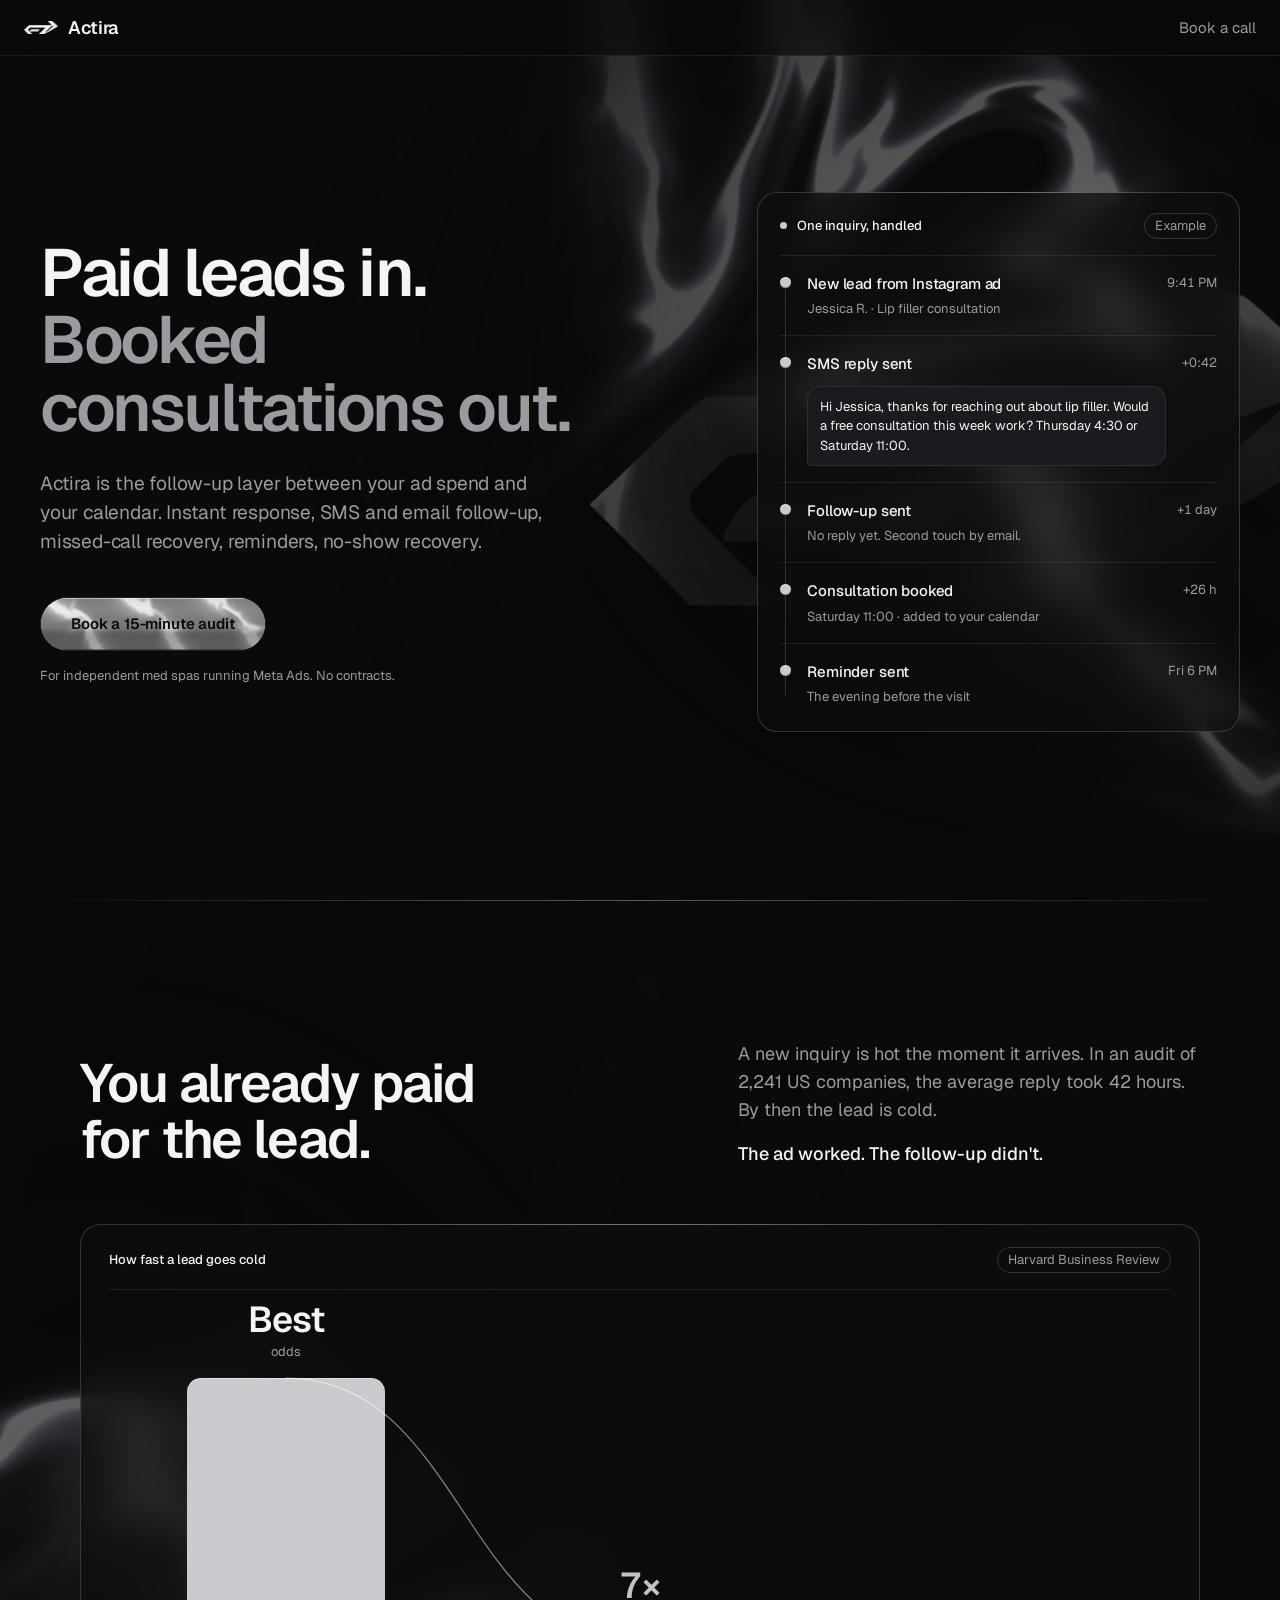
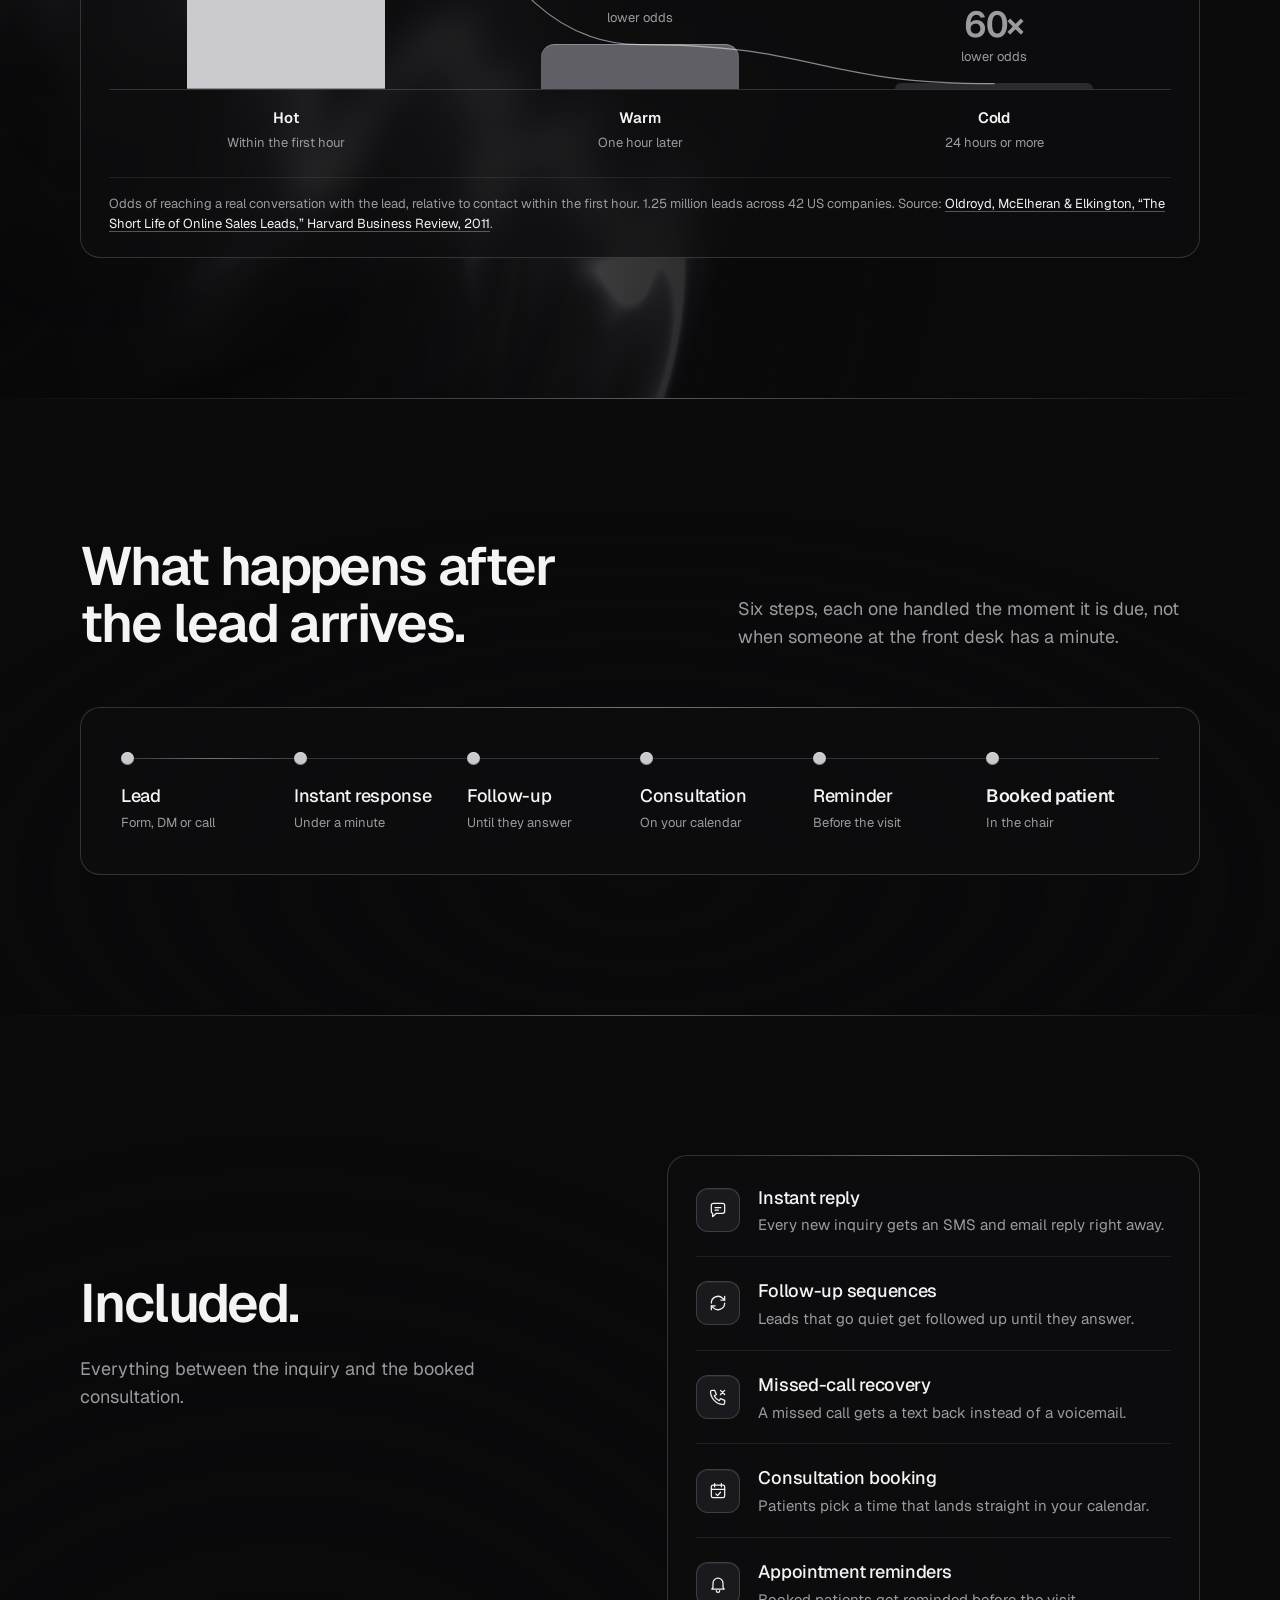
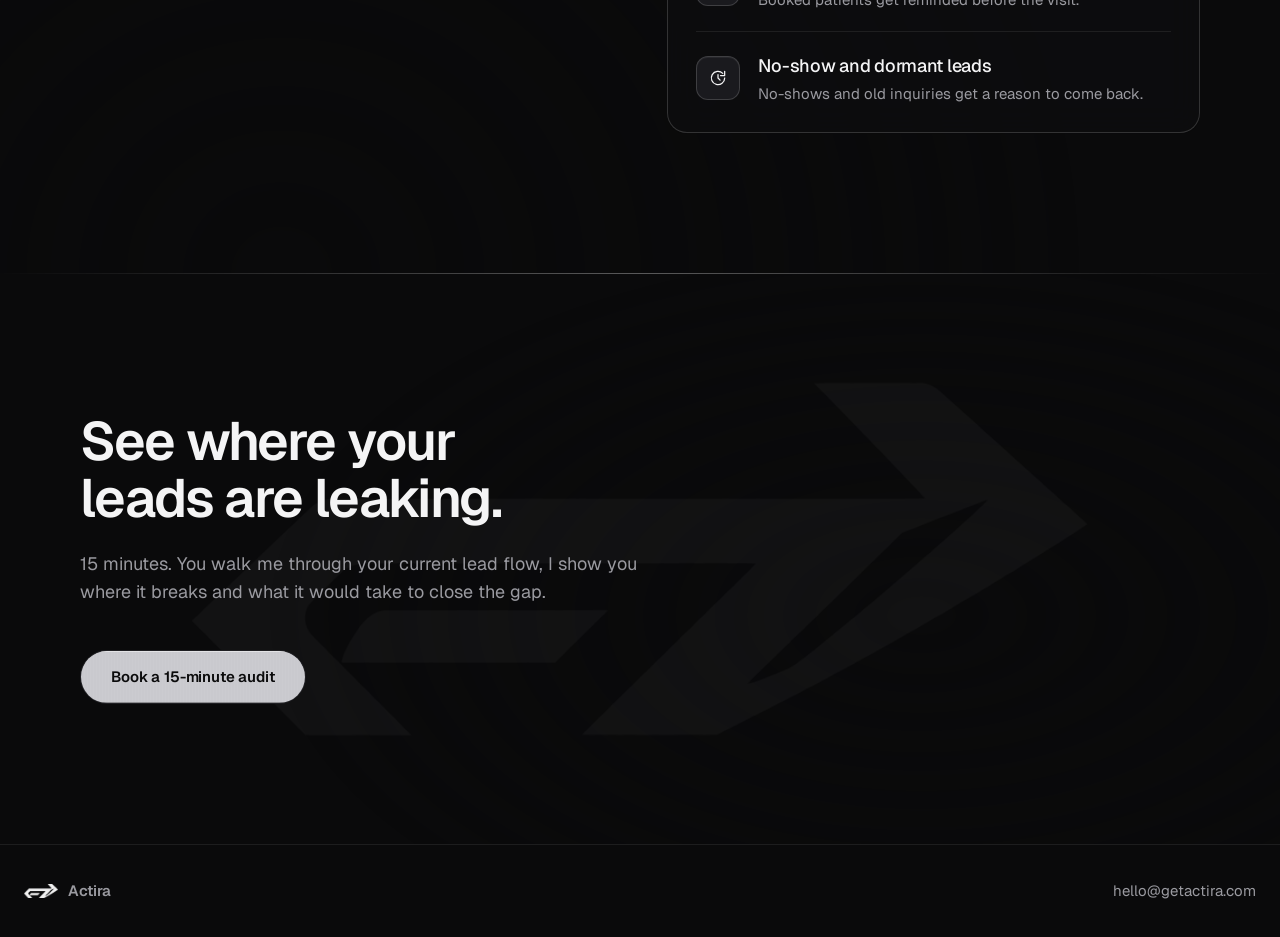
==== index.html @ 502044f7 "Show how fast a lead goes cold with the HBR speed-to-lead data Replaces the illustrative decay ribbo" ====
<!doctype html>
<html lang="en">
<head>
  <meta charset="utf-8">
  <meta name="viewport" content="width=device-width, initial-scale=1">
  <title>Actira — Paid leads in. Booked consultations out.</title>
  <meta name="description" content="Actira is the follow-up layer between a med spa's ad spend and its calendar. Instant response, SMS and email follow-up, missed-call recovery, reminders, no-show recovery.">
  <meta name="theme-color" content="#0a0a0b">
  <link rel="icon" href="/favicon.png" type="image/png">
  <link rel="canonical" href="https://getactira.com/">
  <meta property="og:title" content="Actira — Paid leads in. Booked consultations out.">
  <meta property="og:description" content="The follow-up layer between your ad spend and your calendar. For independent med spas.">
  <meta property="og:url" content="https://getactira.com/">
  <meta property="og:type" content="website">
  <meta property="og:image" content="https://getactira.com/assets/og.png">
  <meta name="twitter:card" content="summary_large_image">
  <link rel="preconnect" href="https://fonts.googleapis.com">
  <link rel="preconnect" href="https://fonts.gstatic.com" crossorigin>
  <link rel="stylesheet" href="https://fonts.googleapis.com/css2?family=Geist:wght@400;500;600&display=swap">
  <link rel="stylesheet" href="/style.css?v=6">
  <script>document.documentElement.classList.add("js");</script>
  <script src="/site.js?v=6" defer></script>
  <script type="application/ld+json">
  {
    "@context": "https://schema.org",
    "@type": "Organization",
    "name": "Actira",
    "url": "https://getactira.com/",
    "logo": "https://getactira.com/assets/mark-800.png",
    "email": "hello@getactira.com",
    "description": "Lead-to-booking follow-up systems for independent med spas."
  }
  </script>
</head>
<body>
<!--
THESIS: A follow-up layer sold like infrastructure. The hero shows the product working instead of
describing it. Refuses the agency landing page: no illustration hero, no stat row, no logo strip.
OWN-WORLD: One ground (#0a0a0b), dial-white type, one material: liquid chrome rendered live in
WebGL. Near-black with silver veins as the field behind every section, each field placed
differently; brushed silver on the actions and the hot bar of the lead temperature chart.
Frosted panels sit over the chrome. Sections meet on a single fading chrome beam. Geist, two weights.
STORY: You already paid for the lead. It goes cold within the hour (HBR 2011: 7x lower odds one
hour later, 60x after a day). Actira handles every step the moment it is due. Book 15 minutes.
FIRST VIEWPORT: Full-height liquid chrome field, Actira mark cut out of chrome at right. Left:
two-line display headline, lead, silver CTA, qualifier. Right: live example of one inquiry going
from form to booked consultation.
FORM: Instrument panel / product datasheet, brief-pinned by the founder, no roll.
FINISH: unreviewed and undocumented is unfinished; this build ends with a batched inspection,
the detector pass, and PRODUCT.md.
-->

<header class="nav">
  <a class="brand" href="/" aria-label="Actira home">
    <img class="brand-mark" src="/assets/mark-160.png" width="34" height="13" alt="">
    <span class="wordmark">Actira</span>
  </a>
  <a class="nav-link" href="https://calendly.com/actira">Book a call</a>
</header>

<main>
  <section class="hero" aria-labelledby="hero-title">
    <div class="hero-chrome" data-liquid-chrome="hero" aria-hidden="true"></div>
    <div class="hero-mark" data-liquid-chrome="mark" aria-hidden="true"></div>

    <div class="hero-inner">
      <div class="hero-copy">
        <h1 id="hero-title" class="display">
          <span class="line">Paid leads in.</span>
          <span class="line">Booked consultations out.</span>
        </h1>
        <p class="lead">
          Actira is the follow-up layer between your ad spend and your calendar.
          Instant response, SMS and email follow-up, missed-call recovery,
          reminders, no-show recovery.
        </p>
        <div class="actions">
          <a class="btn-chrome" href="https://calendly.com/actira">
            <span class="btn-chrome-fx" data-liquid-chrome="button" aria-hidden="true"></span>
            <span class="btn-chrome-label">Book a 15-minute audit</span>
          </a>
          <p class="qualifier">For independent med spas running Meta Ads. No contracts.</p>
        </div>
      </div>

      <figure class="demo glass" data-demo aria-label="Example: one inquiry handled from form to booked consultation">
        <figcaption class="card-head">
          <span class="demo-pulse" aria-hidden="true"></span>
          <span class="card-title">One inquiry, handled</span>
          <span class="tag">Example</span>
        </figcaption>
        <ol class="demo-feed">
          <li class="demo-row" data-step>
            <span class="demo-node" aria-hidden="true"></span>
            <div class="demo-body">
              <span class="demo-title">New lead from Instagram ad</span>
              <span class="demo-meta">Jessica R. · Lip filler consultation</span>
            </div>
            <span class="demo-time">9:41 PM</span>
          </li>
          <li class="demo-row" data-step>
            <span class="demo-node" aria-hidden="true"></span>
            <div class="demo-body">
              <span class="demo-title">SMS reply sent</span>
              <p class="demo-bubble">Hi Jessica, thanks for reaching out about lip filler. Would a free consultation this week work? Thursday 4:30 or Saturday 11:00.</p>
            </div>
            <span class="demo-time">+0:42</span>
          </li>
          <li class="demo-row" data-step>
            <span class="demo-node" aria-hidden="true"></span>
            <div class="demo-body">
              <span class="demo-title">Follow-up sent</span>
              <span class="demo-meta">No reply yet. Second touch by email.</span>
            </div>
            <span class="demo-time">+1 day</span>
          </li>
          <li class="demo-row" data-step>
            <span class="demo-node" aria-hidden="true"></span>
            <div class="demo-body">
              <span class="demo-title">Consultation booked</span>
              <span class="demo-meta">Saturday 11:00 · added to your calendar</span>
            </div>
            <span class="demo-time">+26 h</span>
          </li>
          <li class="demo-row" data-step>
            <span class="demo-node" aria-hidden="true"></span>
            <div class="demo-body">
              <span class="demo-title">Reminder sent</span>
              <span class="demo-meta">The evening before the visit</span>
            </div>
            <span class="demo-time">Fri 6 PM</span>
          </li>
        </ol>
      </figure>
    </div>
  </section>

  <section class="band problem" aria-labelledby="problem-title">
    <div class="beam" aria-hidden="true"></div>
    <div class="field field-problem" data-liquid-chrome="field" aria-hidden="true"></div>
    <div class="col">
      <div class="section-head" data-reveal>
        <h2 id="problem-title" class="headline">You already paid for the lead.</h2>
        <div>
          <p class="body">
            A new inquiry is hot the moment it arrives. In an audit of 2,241 US
            companies, the average reply took 42 hours. By then the lead is cold.
          </p>
          <p class="body strong">The ad worked. The follow-up didn't.</p>
        </div>
      </div>

      <figure class="temp glass" data-reveal>
        <figcaption class="card-head">
          <span class="card-title">How fast a lead goes cold</span>
          <span class="tag"><span class="tag-long">Harvard Business Review</span><span class="tag-short">HBR 2011</span></span>
        </figcaption>

        <div class="temp-chart" role="img" aria-label="Leads contacted within the first hour have the best odds of a real conversation. One hour later the odds are nearly 7 times lower. After 24 hours they are more than 60 times lower.">
          <svg class="temp-curve" viewBox="0 0 600 100" preserveAspectRatio="none" aria-hidden="true">
            <path d="M100 0 C 200 0, 200 85.7, 300 85.7 S 400 98.3, 500 98.3" pathLength="1" vector-effect="non-scaling-stroke"/>
          </svg>
          <div class="temp-col temp-hot" style="--h:100%">
            <div class="temp-value"><span class="temp-num">Best</span><span class="temp-unit">odds</span></div>
            <div class="temp-bar"><span class="temp-bar-fx" data-liquid-chrome="bar"></span></div>
          </div>
          <div class="temp-col temp-warm" style="--h:14.3%">
            <div class="temp-value"><span class="temp-num">7×</span><span class="temp-unit">lower odds</span></div>
            <div class="temp-bar"></div>
          </div>
          <div class="temp-col temp-cold" style="--h:1.7%">
            <div class="temp-value"><span class="temp-num">60×</span><span class="temp-unit">lower odds</span></div>
            <div class="temp-bar"></div>
          </div>
        </div>

        <div class="temp-axis" aria-hidden="true">
          <div><span class="temp-stage">Hot</span><span class="temp-time">Within the first hour</span></div>
          <div><span class="temp-stage">Warm</span><span class="temp-time">One hour later</span></div>
          <div><span class="temp-stage">Cold</span><span class="temp-time">24 hours or more</span></div>
        </div>

        <p class="temp-source">
          Odds of reaching a real conversation with the lead, relative to contact within the first
          hour. 1.25 million leads across 42 US companies. Source:
          <a href="https://hbr.org/2011/03/the-short-life-of-online-sales-leads" target="_blank" rel="noopener">Oldroyd, McElheran &amp; Elkington, “The Short Life of Online Sales Leads,” Harvard Business Review, 2011</a>.
        </p>
      </figure>
    </div>
  </section>

  <section class="band flow" aria-labelledby="flow-title">
    <div class="beam" aria-hidden="true"></div>
    <div class="field field-flow" data-liquid-chrome="field" aria-hidden="true"></div>
    <div class="col">
      <div class="section-head" data-reveal>
        <h2 id="flow-title" class="headline">What happens after the lead arrives.</h2>
        <p class="body">Six steps, each one handled the moment it is due, not when someone at the front desk has a minute.</p>
      </div>
      <div class="instrument glass" data-reveal>
        <ol class="rail">
          <li style="--i:0"><span class="node"></span><span class="step">Lead</span><span class="sub">Form, DM or call</span></li>
          <li style="--i:1"><span class="node"></span><span class="step">Instant response</span><span class="sub">Under a minute</span></li>
          <li style="--i:2"><span class="node"></span><span class="step">Follow-up</span><span class="sub">Until they answer</span></li>
          <li style="--i:3"><span class="node"></span><span class="step">Consultation</span><span class="sub">On your calendar</span></li>
          <li style="--i:4"><span class="node"></span><span class="step">Reminder</span><span class="sub">Before the visit</span></li>
          <li style="--i:5"><span class="node"></span><span class="step">Booked patient</span><span class="sub">In the chair</span></li>
        </ol>
      </div>
    </div>
  </section>

  <section class="band included" aria-labelledby="included-title">
    <div class="beam" aria-hidden="true"></div>
    <div class="field field-included" data-liquid-chrome="field" aria-hidden="true"></div>
    <div class="col split split-top">
      <div class="split-copy sticky" data-reveal>
        <h2 id="included-title" class="headline">Included.</h2>
        <p class="body">Everything between the inquiry and the booked consultation.</p>
      </div>

      <ul class="features glass" data-reveal>
        <li>
          <span class="feature-icon"><svg class="ico" viewBox="0 0 24 24" aria-hidden="true"><path d="M4 6.5A2.5 2.5 0 0 1 6.5 4h11A2.5 2.5 0 0 1 20 6.5v7a2.5 2.5 0 0 1-2.5 2.5H10l-4.5 4v-4A2.5 2.5 0 0 1 4 13.5z"/><path d="M8.5 9h7M8.5 12h4"/></svg></span>
          <div><span class="feature-title">Instant reply</span><span class="feature-meta">Every new inquiry gets an SMS and email reply right away.</span></div>
        </li>
        <li>
          <span class="feature-icon"><svg class="ico" viewBox="0 0 24 24" aria-hidden="true"><path d="M4 12a8 8 0 0 1 13.7-5.6L20 8.5"/><path d="M20 4v4.5h-4.5"/><path d="M20 12a8 8 0 0 1-13.7 5.6L4 15.5"/><path d="M4 20v-4.5h4.5"/></svg></span>
          <div><span class="feature-title">Follow-up sequences</span><span class="feature-meta">Leads that go quiet get followed up until they answer.</span></div>
        </li>
        <li>
          <span class="feature-icon"><svg class="ico" viewBox="0 0 24 24" aria-hidden="true"><path d="M5 4h3l2 5-2.5 1.5a11 11 0 0 0 6 6L15 14l5 2v3a2 2 0 0 1-2 2A16 16 0 0 1 3 6a2 2 0 0 1 2-2z"/><path d="M15 4l5 5M20 4l-5 5"/></svg></span>
          <div><span class="feature-title">Missed-call recovery</span><span class="feature-meta">A missed call gets a text back instead of a voicemail.</span></div>
        </li>
        <li>
          <span class="feature-icon"><svg class="ico" viewBox="0 0 24 24" aria-hidden="true"><rect x="4" y="5" width="16" height="15" rx="2"/><path d="M4 10h16M8 3v4M16 3v4"/><path d="M9.5 15.5l2 2 3.5-4"/></svg></span>
          <div><span class="feature-title">Consultation booking</span><span class="feature-meta">Patients pick a time that lands straight in your calendar.</span></div>
        </li>
        <li>
          <span class="feature-icon"><svg class="ico" viewBox="0 0 24 24" aria-hidden="true"><path d="M6 16V11a6 6 0 0 1 12 0v5l1.5 2h-15z"/><path d="M10 20a2 2 0 0 0 4 0"/></svg></span>
          <div><span class="feature-title">Appointment reminders</span><span class="feature-meta">Booked patients get reminded before the visit.</span></div>
        </li>
        <li>
          <span class="feature-icon"><svg class="ico" viewBox="0 0 24 24" aria-hidden="true"><path d="M20 12a8 8 0 1 1-2.3-5.6"/><path d="M20 4v5h-5"/><path d="M12 8v4l2.5 2.5"/></svg></span>
          <div><span class="feature-title">No-show and dormant leads</span><span class="feature-meta">No-shows and old inquiries get a reason to come back.</span></div>
        </li>
      </ul>
    </div>
  </section>

  <section class="band close" aria-labelledby="close-title">
    <div class="beam" aria-hidden="true"></div>
    <div class="field field-close" data-liquid-chrome="field" aria-hidden="true"></div>
    <img class="close-mark" src="/assets/mark-800.png" width="800" height="315" alt="" aria-hidden="true" decoding="async" loading="lazy">
    <div class="col close-inner" data-reveal>
      <h2 id="close-title" class="headline">See where your leads are leaking.</h2>
      <p class="body">
        15 minutes. You walk me through your current lead flow, I show you where
        it breaks and what it would take to close the gap.
      </p>
      <a class="btn-chrome" href="https://calendly.com/actira">
        <span class="btn-chrome-fx" data-liquid-chrome="button" aria-hidden="true"></span>
        <span class="btn-chrome-label">Book a 15-minute audit</span>
      </a>
    </div>
  </section>
</main>

<footer class="footer">
  <span class="brand">
    <img class="brand-mark" src="/assets/mark-160.png" width="34" height="13" alt="">
    <span class="wordmark small">Actira</span>
  </span>
  <a class="footer-link" href="mailto:hello@getactira.com">hello@getactira.com</a>
</footer>
</body>
</html>
---- style.css ----
:root {
  --bg: #0a0a0b;
  --housing: #151518;
  --text: #f4f4f5;
  --dim: #9a9aa0;
  --hairline: rgba(255, 255, 255, 0.08);
  --hairline-live: rgba(255, 255, 255, 0.16);
  --silver: #c9c9ce;
  --silver-edge: inset 0 1px 0 rgba(255, 255, 255, 0.45), inset 0 -1px 0 rgba(0, 0, 0, 0.3);
  --beam: linear-gradient(90deg, transparent 0%, rgba(255, 255, 255, 0.32) 50%, transparent 100%);
  --font: "Geist", ui-sans-serif, system-ui, -apple-system, "Segoe UI", sans-serif;
  --gutter: 24px;
  --measure: 680px;
  --wide: 1120px;
  --section: 140px;
  --ease: cubic-bezier(0.16, 1, 0.3, 1);
  color-scheme: dark;
}

*,
*::before,
*::after { box-sizing: border-box; }

html {
  background: var(--bg);
  -webkit-text-size-adjust: 100%;
  scroll-behavior: smooth;
}

body {
  margin: 0;
  background: var(--bg);
  color: var(--text);
  font-family: var(--font);
  font-size: 18px;
  line-height: 1.55;
  -webkit-font-smoothing: antialiased;
  text-rendering: optimizeLegibility;
  overflow-x: clip;
}

::selection { background: var(--silver); color: #0a0a0b; }
:focus-visible { outline: 2px solid var(--silver); outline-offset: 3px; border-radius: 6px; }
a { color: inherit; text-decoration: none; }
h1, h2, p, ul, ol, figure { margin: 0; }
img { display: block; }

.col { width: 100%; max-width: var(--wide); margin-inline: auto; position: relative; }
.headline,
.lead,
.body,
.qualifier { max-width: var(--measure); }

/* ---------- Brand + nav ---------- */

.brand { display: inline-flex; align-items: center; gap: 10px; }
.brand-mark { width: 34px; height: auto; opacity: 0.95; }
.wordmark { font-weight: 600; font-size: 18px; letter-spacing: -0.02em; }
.wordmark.small { font-size: 15px; color: var(--dim); }

.nav {
  position: fixed;
  inset: 0 0 auto 0;
  height: 56px;
  display: flex;
  align-items: center;
  justify-content: space-between;
  padding: 0 var(--gutter);
  background: rgba(10, 10, 11, 0.7);
  backdrop-filter: blur(20px);
  -webkit-backdrop-filter: blur(20px);
  border-bottom: 1px solid var(--hairline);
  z-index: 10;
}

.nav-link,
.footer-link {
  font-size: 15px;
  color: var(--dim);
  min-height: 44px;
  display: inline-flex;
  align-items: center;
  transition: color 150ms var(--ease);
}
.nav-link:hover,
.footer-link:hover { color: var(--text); }

/* ---------- Type: 13 · 15 · 18 · 22 · 28 · 36 · 48 · 56 · 72 ---------- */

.display {
  font-size: clamp(44px, 5.2vw, 72px);
  font-weight: 600;
  line-height: 1.02;
  letter-spacing: -0.035em;
  text-wrap: balance;
}
.display .line { display: block; animation: settle 900ms var(--ease) both; }
.display .line:nth-child(2) { animation-delay: 90ms; color: var(--dim); }

.headline {
  font-size: clamp(32px, 4.2vw, 56px);
  font-weight: 600;
  line-height: 1.05;
  letter-spacing: -0.03em;
  text-wrap: balance;
  margin-bottom: 24px;
}

.lead {
  font-size: clamp(18px, 1.5vw, 20px);
  line-height: 1.5;
  letter-spacing: -0.01em;
  color: var(--dim);
  margin-top: 28px;
  max-width: 520px;
}

.body { color: var(--dim); max-width: 480px; }
.body + .body { margin-top: 16px; }
.body.strong { color: var(--text); font-weight: 500; }
.qualifier { font-size: 13px; line-height: 1.45; color: var(--dim); margin-top: 16px; }

/* ---------- Shared surfaces ---------- */

section { position: relative; padding: var(--section) var(--gutter); }

.band { overflow: hidden; isolation: isolate; background: var(--bg); }

.beam {
  position: absolute;
  top: 0;
  left: 0;
  right: 0;
  height: 1px;
  background: var(--beam);
  z-index: 1;
  pointer-events: none;
}

.field,
.hero-chrome {
  position: absolute;
  inset: 0;
  z-index: -1;
  background: var(--bg);
  pointer-events: none;
}
.field canvas,
.hero-chrome canvas {
  width: 100%;
  height: 100%;
  display: block;
  opacity: 0;
  transition: opacity 1200ms var(--ease);
}
.field.is-live canvas,
.hero-chrome.is-live canvas { opacity: 1; }

.glass {
  position: relative;
  background: rgba(14, 14, 16, 0.72);
  -webkit-backdrop-filter: blur(16px) saturate(120%);
  backdrop-filter: blur(16px) saturate(120%);
  border: 1px solid var(--hairline-live);
  border-radius: 20px;
}
.glass::before {
  content: "";
  position: absolute;
  top: -1px;
  left: 12%;
  right: 12%;
  height: 1px;
  background: var(--beam);
  pointer-events: none;
}

.card-head {
  display: flex;
  align-items: center;
  gap: 10px;
  padding-bottom: 16px;
  border-bottom: 1px solid var(--hairline);
  font-size: 13px;
  color: var(--dim);
}
.card-title { color: var(--text); font-weight: 500; }
.tag-short { display: none; }
.tag {
  white-space: nowrap;
  margin-left: auto;
  font-size: 13px;
  color: var(--dim);
  padding: 2px 10px;
  border: 1px solid var(--hairline-live);
  border-radius: 999px;
}

.split {
  display: grid;
  grid-template-columns: minmax(0, 1fr) minmax(0, 1.05fr);
  gap: 80px;
  align-items: center;
}
.split-top { align-items: start; }
.sticky { position: sticky; top: 120px; }

/* ---------- Liquid chrome button ---------- */

.btn-chrome {
  position: relative;
  display: inline-flex;
  align-items: center;
  justify-content: center;
  min-height: 54px;
  padding: 0 30px;
  border-radius: 999px;
  overflow: hidden;
  isolation: isolate;
  border: 1px solid #1f1f23;
  box-shadow: var(--silver-edge);
  transition: transform 90ms ease-out;
  -webkit-tap-highlight-color: transparent;
}
.btn-chrome:active { transform: scale(0.97); }

.btn-chrome-fx {
  position: absolute;
  inset: 0;
  z-index: -1;
  background:
    repeating-linear-gradient(90deg, rgba(255, 255, 255, 0.04) 0 1px, transparent 1px 3px),
    var(--silver);
}
.btn-chrome-fx canvas {
  position: absolute;
  inset: 0;
  width: 100%;
  height: 100%;
  display: block;
}
.btn-chrome-fx::after {
  content: "";
  position: absolute;
  inset: 0;
  border-radius: inherit;
  box-shadow: var(--silver-edge);
  pointer-events: none;
}

.btn-chrome-label {
  position: relative;
  color: #0a0a0b;
  font-size: 15px;
  font-weight: 600;
  letter-spacing: -0.01em;
  white-space: nowrap;
}

/* ---------- Hero ---------- */

.hero {
  min-height: 100svh;
  display: flex;
  align-items: center;
  padding-top: calc(56px + 56px);
  padding-bottom: 88px;
  overflow: hidden;
  isolation: isolate;
}

.hero-chrome {
  z-index: -2;
  -webkit-mask-image: radial-gradient(75% 95% at 82% 42%, #000 0%, rgba(0, 0, 0, 0.55) 45%, transparent 78%);
  mask-image: radial-gradient(75% 95% at 82% 42%, #000 0%, rgba(0, 0, 0, 0.55) 45%, transparent 78%);
}
.hero-chrome canvas { transition-duration: 1600ms; }

.hero-mark {
  position: absolute;
  z-index: -1;
  right: -8vw;
  top: 50%;
  width: min(62vw, 980px);
  aspect-ratio: 800 / 315;
  transform: translateY(-50%);
  background: #1a1a1d;
  -webkit-mask: url("/assets/mark-800.png") center / contain no-repeat;
  mask: url("/assets/mark-800.png") center / contain no-repeat;
  opacity: 0.22;
  pointer-events: none;
}
.hero-mark canvas { width: 100%; height: 100%; display: block; }

.hero-inner {
  width: 100%;
  max-width: 1200px;
  margin-inline: auto;
  display: grid;
  grid-template-columns: minmax(0, 1.15fr) minmax(0, 0.85fr);
  gap: 64px;
  align-items: center;
}

.actions { margin-top: 40px; }

/* ---------- Live demo ---------- */

.demo { padding: 20px 22px 8px; }

.demo-pulse {
  width: 7px;
  height: 7px;
  border-radius: 50%;
  background: var(--silver);
  animation: pulse 2s ease-in-out infinite;
}

.demo-feed { list-style: none; padding: 0; position: relative; }
.demo-feed::before {
  content: "";
  position: absolute;
  left: 5px;
  top: 26px;
  bottom: 28px;
  width: 1px;
  background: var(--hairline-live);
}

.demo-row {
  position: relative;
  display: grid;
  grid-template-columns: 11px minmax(0, 1fr) auto;
  gap: 16px;
  align-items: start;
  padding: 16px 0;
}
.demo-row + .demo-row { border-top: 1px solid var(--hairline); }

.demo-node {
  width: 11px;
  height: 11px;
  margin-top: 5px;
  border-radius: 50%;
  background: var(--silver);
  box-shadow: var(--silver-edge);
  position: relative;
  z-index: 1;
}
.demo-body { display: grid; gap: 4px; min-width: 0; }
.demo-title { font-size: 15px; font-weight: 500; color: var(--text); letter-spacing: -0.01em; }
.demo-meta { font-size: 13px; color: var(--dim); }
.demo-time {
  font-size: 13px;
  color: var(--dim);
  font-variant-numeric: tabular-nums;
  white-space: nowrap;
  padding-top: 1px;
}
.demo-bubble {
  margin-top: 6px;
  font-size: 13px;
  line-height: 1.5;
  color: var(--text);
  background: #1b1b1f;
  border: 1px solid var(--hairline);
  border-radius: 14px 14px 14px 4px;
  padding: 10px 12px;
}

.demo.is-playing .demo-row {
  opacity: 0;
  transform: translateY(8px);
  transition: opacity 500ms var(--ease), transform 700ms var(--ease);
}
.demo.is-playing .demo-row .demo-node {
  background: #2a2a2e;
  box-shadow: none;
  transition: background 500ms var(--ease) 150ms;
}
.demo.is-playing .demo-row.on { opacity: 1; transform: none; }
.demo.is-playing .demo-row.on .demo-node { background: var(--silver); box-shadow: var(--silver-edge); }
.demo.is-resetting .demo-row.on { opacity: 0; transition-duration: 400ms; }

/* ---------- Problem: temperature ---------- */

.field-problem {
  -webkit-mask-image: radial-gradient(85% 120% at 8% 70%, #000 0%, rgba(0, 0, 0, 0.6) 40%, transparent 78%);
  mask-image: radial-gradient(85% 120% at 8% 70%, #000 0%, rgba(0, 0, 0, 0.6) 40%, transparent 78%);
}

.section-head {
  display: grid;
  grid-template-columns: minmax(0, 1fr) minmax(0, 0.8fr);
  gap: 80px;
  align-items: end;
  margin-bottom: 56px;
}
.section-head .headline { margin-bottom: 0; }
.section-head > :last-child { justify-self: end; }

.temp { padding: 22px 28px 24px; }

.temp-chart {
  --pad: 88px;
  position: relative;
  display: grid;
  grid-template-columns: repeat(3, minmax(0, 1fr));
  height: 400px;
  padding-top: var(--pad);
  border-bottom: 1px solid var(--hairline-live);
}

/* bar heights are the study's ratios at true scale: 1, 1/7, 1/60 */
.temp-col {
  position: relative;
  display: flex;
  flex-direction: column;
  justify-content: flex-end;
  align-items: center;
  height: 100%;
}
.temp-bar {
  position: relative;
  width: min(56%, 200px);
  height: max(var(--h), 4px);
  border-radius: 14px 14px 0 0;
  overflow: hidden;
  transform-origin: bottom;
  transition: transform 1100ms var(--ease);
}
.temp-value {
  position: absolute;
  left: 0;
  right: 0;
  bottom: calc(var(--h) + 16px);
  display: grid;
  justify-items: center;
  gap: 4px;
  text-align: center;
  transition: opacity 700ms var(--ease);
}
.temp-num {
  font-size: 36px;
  font-weight: 600;
  line-height: 1;
  letter-spacing: -0.03em;
  font-variant-numeric: tabular-nums;
}
.temp-unit { font-size: 13px; color: var(--dim); }

.temp-hot .temp-bar {
  background:
    repeating-linear-gradient(90deg, rgba(255, 255, 255, 0.04) 0 1px, transparent 1px 3px),
    var(--silver);
  box-shadow: var(--silver-edge);
}
.temp-bar-fx { position: absolute; inset: 0; }
.temp-bar-fx canvas { width: 100%; height: 100%; display: block; }

.temp-warm .temp-bar { background: #5f5f65; box-shadow: inset 0 1px 0 rgba(255, 255, 255, 0.28); }
.temp-warm .temp-num { color: #c2c2c7; }
.temp-cold .temp-bar { background: #2a2a2f; }
.temp-cold .temp-num { color: var(--dim); }

.temp-curve {
  position: absolute;
  left: 0;
  top: var(--pad);
  width: 100%;
  height: calc(100% - var(--pad));
  overflow: visible;
  pointer-events: none;
  z-index: 2;
  clip-path: inset(-4px 0 -4px 0);
  transition: clip-path 1500ms var(--ease) 1300ms;
}
.temp-curve path {
  fill: none;
  stroke: rgba(255, 255, 255, 0.5);
  stroke-width: 1.25;
  stroke-linecap: round;
}

.js .temp:not(.in) .temp-bar { transform: scaleY(0); }
.js .temp:not(.in) .temp-value { opacity: 0; }
.js .temp:not(.in) .temp-curve { clip-path: inset(-4px 100% -4px 0); }
.temp-hot .temp-bar { transition-delay: 200ms; }
.temp-warm .temp-bar { transition-delay: 650ms; }
.temp-cold .temp-bar { transition-delay: 1000ms; }
.temp-hot .temp-value { transition-delay: 700ms; }
.temp-warm .temp-value { transition-delay: 1150ms; }
.temp-cold .temp-value { transition-delay: 1500ms; }

.temp-axis {
  display: grid;
  grid-template-columns: repeat(3, minmax(0, 1fr));
  margin-top: 16px;
  text-align: center;
}
.temp-axis > div { display: grid; gap: 4px; }
.temp-stage { font-size: 15px; font-weight: 600; color: var(--text); letter-spacing: -0.01em; }
.temp-time { font-size: 13px; color: var(--dim); }

.temp-source {
  margin-top: 24px;
  padding-top: 16px;
  border-top: 1px solid var(--hairline);
  font-size: 13px;
  line-height: 1.5;
  color: var(--dim);
}
.temp-source a {
  color: var(--text);
  text-decoration: underline;
  text-decoration-color: rgba(255, 255, 255, 0.3);
  text-underline-offset: 3px;
  transition: text-decoration-color 150ms var(--ease);
}
.temp-source a:hover { text-decoration-color: var(--text); }

/* ---------- Flow ---------- */

.field-flow {
  -webkit-mask-image: radial-gradient(70% 70% at 50% 78%, #000 0%, rgba(0, 0, 0, 0.45) 50%, transparent 85%);
  mask-image: radial-gradient(70% 70% at 50% 78%, #000 0%, rgba(0, 0, 0, 0.45) 50%, transparent 85%);
}

.instrument { padding: 44px 40px 40px; }

.rail {
  list-style: none;
  padding: 0;
  display: grid;
  grid-template-columns: repeat(6, 1fr);
  position: relative;
  overflow: hidden;
}
.rail::before {
  content: "";
  position: absolute;
  left: 0;
  right: 0;
  top: 6px;
  height: 1px;
  background: var(--hairline-live);
  transform-origin: left;
  transition: transform 1400ms var(--ease);
}
.rail::after {
  content: "";
  position: absolute;
  top: 6px;
  left: 0;
  width: 18%;
  height: 1px;
  background: var(--beam);
  animation: travel 4s linear infinite;
}
.js .instrument:not(.in) .rail::before { transform: scaleX(0); }

.rail li { position: relative; padding-top: 32px; padding-right: 16px; }
.node {
  position: absolute;
  top: 0;
  left: 0;
  width: 13px;
  height: 13px;
  border-radius: 50%;
  background: var(--silver);
  box-shadow: var(--silver-edge);
  z-index: 1;
  transition: background 500ms var(--ease), box-shadow 500ms var(--ease);
  transition-delay: calc(var(--i, 0) * 180ms + 200ms);
}
.js .instrument:not(.in) .node { background: #2a2a2e; box-shadow: none; }

.step {
  display: block;
  font-size: 18px;
  font-weight: 500;
  letter-spacing: -0.015em;
  line-height: 1.3;
  color: var(--text);
}
.sub { display: block; font-size: 13px; color: var(--dim); margin-top: 6px; }
.rail li:last-child .step { font-weight: 600; }

/* ---------- Included ---------- */

.field-included {
  -webkit-mask-image: radial-gradient(80% 110% at 22% 100%, #000 0%, rgba(0, 0, 0, 0.6) 40%, transparent 78%);
  mask-image: radial-gradient(80% 110% at 22% 100%, #000 0%, rgba(0, 0, 0, 0.6) 40%, transparent 78%);
}

.features {
  list-style: none;
  padding: 8px 28px;
}
.features li {
  display: grid;
  grid-template-columns: 44px minmax(0, 1fr);
  gap: 18px;
  align-items: center;
  padding: 20px 0;
}
.features li + li { border-top: 1px solid var(--hairline); }
.feature-icon {
  width: 44px;
  height: 44px;
  display: grid;
  place-items: center;
  border-radius: 12px;
  background: #1a1a1e;
  border: 1px solid var(--hairline-live);
  box-shadow: inset 0 1px 0 rgba(255, 255, 255, 0.06);
}
.ico {
  width: 20px;
  height: 20px;
  fill: none;
  stroke: var(--text);
  stroke-width: 1.5;
  stroke-linecap: round;
  stroke-linejoin: round;
}
.features li > div { display: grid; gap: 3px; }
.feature-title { font-size: 18px; font-weight: 500; color: var(--text); letter-spacing: -0.015em; }
.feature-meta { font-size: 15px; color: var(--dim); line-height: 1.45; }

/* ---------- Close ---------- */

.field-close {
  -webkit-mask-image: radial-gradient(60% 75% at 72% 60%, #000 0%, rgba(0, 0, 0, 0.45) 50%, transparent 85%);
  mask-image: radial-gradient(60% 75% at 72% 60%, #000 0%, rgba(0, 0, 0, 0.45) 50%, transparent 85%);
}
.close-mark {
  position: absolute;
  left: 50%;
  top: 50%;
  z-index: 0;
  width: clamp(520px, 70vw, 1100px);
  height: auto;
  transform: translate(-50%, -50%);
  opacity: 0.035;
  pointer-events: none;
}
.close-inner { z-index: 1; }
.close .body { max-width: 560px; }
.close .btn-chrome { margin-top: 44px; }

/* ---------- Footer ---------- */

.footer {
  display: flex;
  align-items: center;
  justify-content: space-between;
  padding: 24px var(--gutter);
  border-top: 1px solid var(--hairline);
}

/* ---------- Reveals ---------- */

.js [data-reveal] {
  transition: opacity 800ms var(--ease), transform 900ms var(--ease);
  transition-delay: calc(var(--i, 0) * 70ms);
}
.js [data-reveal]:not(.in) { opacity: 0; transform: translateY(16px); }

/* ---------- Motion ---------- */

@keyframes settle { from { transform: translateY(14px); } to { transform: translateY(0); } }
@keyframes travel { from { left: -18%; } to { left: 100%; } }
@keyframes pulse { 0%, 100% { opacity: 1; } 50% { opacity: 0.35; } }

@media (prefers-reduced-motion: reduce) {
  .display .line, .demo-pulse, .rail::after { animation: none; }
  .rail::after { display: none; }
  .temp-bar, .temp-value, .temp-curve { transition: none; }
  html { scroll-behavior: auto; }
}

/* ---------- Responsive ---------- */

@media (max-width: 1024px) {
  .hero-inner { grid-template-columns: 1fr; gap: 56px; max-width: 680px; }
  .hero { min-height: auto; padding-top: calc(56px + 88px); }
  .hero-chrome {
    -webkit-mask-image: radial-gradient(120% 60% at 70% 80%, #000 0%, rgba(0, 0, 0, 0.5) 45%, transparent 80%);
    mask-image: radial-gradient(120% 60% at 70% 80%, #000 0%, rgba(0, 0, 0, 0.5) 45%, transparent 80%);
  }
  .hero-mark { top: 18%; right: -30vw; width: 110vw; transform: none; opacity: 0.16; }

  .split { grid-template-columns: 1fr; gap: 48px; }
  .split > * { max-width: 680px; }
  .sticky { position: static; }
  .section-head { grid-template-columns: 1fr; gap: 20px; }
  .section-head > :last-child { justify-self: start; }
  .field-problem { -webkit-mask-image: radial-gradient(110% 55% at 20% 85%, #000 0%, rgba(0, 0, 0, 0.5) 45%, transparent 80%); mask-image: radial-gradient(110% 55% at 20% 85%, #000 0%, rgba(0, 0, 0, 0.5) 45%, transparent 80%); }
  .field-included { -webkit-mask-image: radial-gradient(110% 55% at 30% 95%, #000 0%, rgba(0, 0, 0, 0.5) 45%, transparent 80%); mask-image: radial-gradient(110% 55% at 30% 95%, #000 0%, rgba(0, 0, 0, 0.5) 45%, transparent 80%); }
}

@media (max-width: 900px) {
  .rail { grid-template-columns: repeat(3, 1fr); row-gap: 40px; }
  .rail::before, .rail::after { display: none; }
  .rail li::before {
    content: "";
    position: absolute;
    left: 0;
    right: 16px;
    top: 6px;
    height: 1px;
    background: var(--hairline-live);
  }
}

@media (max-width: 640px) {
  :root { --section: 88px; }
  .hero { padding-top: calc(56px + 48px); padding-bottom: 64px; }
  .display { font-size: clamp(40px, 11.5vw, 56px); }
  .headline { font-size: 32px; }
  .lead { font-size: 18px; margin-top: 24px; }
  .actions { margin-top: 32px; }
  .btn-chrome { width: 100%; }

  /* blur over a moving shader is the most expensive thing on a phone */
  .glass { -webkit-backdrop-filter: none; backdrop-filter: none; background: rgba(14, 14, 16, 0.9); }

  .demo { padding: 16px 16px 4px; }
  .demo-row { gap: 12px; }
  .tag-long { display: none; }
  .tag-short { display: inline; }
  .temp { padding: 18px 16px 18px; }
  .temp-chart { --pad: 72px; height: 320px; }
  .temp-bar { width: 62%; }
  .temp-num { font-size: 28px; }
  .temp-stage { font-size: 15px; }
  .temp-time { font-size: 13px; padding-inline: 4px; }
  .instrument { padding: 24px 20px; }
  .rail { grid-template-columns: 1fr; row-gap: 0; }
  .rail li { padding: 16px 0 16px 30px; border-bottom: 1px solid var(--hairline); }
  .rail li:last-child { border-bottom: 0; }
  .rail li::before { display: none; }
  .node { top: 22px; }
  .features { padding: 4px 18px; }
  .features li { grid-template-columns: 40px minmax(0, 1fr); gap: 14px; align-items: start; }
  .feature-icon { width: 40px; height: 40px; }
  .close-mark { width: 140vw; }
  .footer { flex-direction: column; align-items: flex-start; gap: 12px; }
}
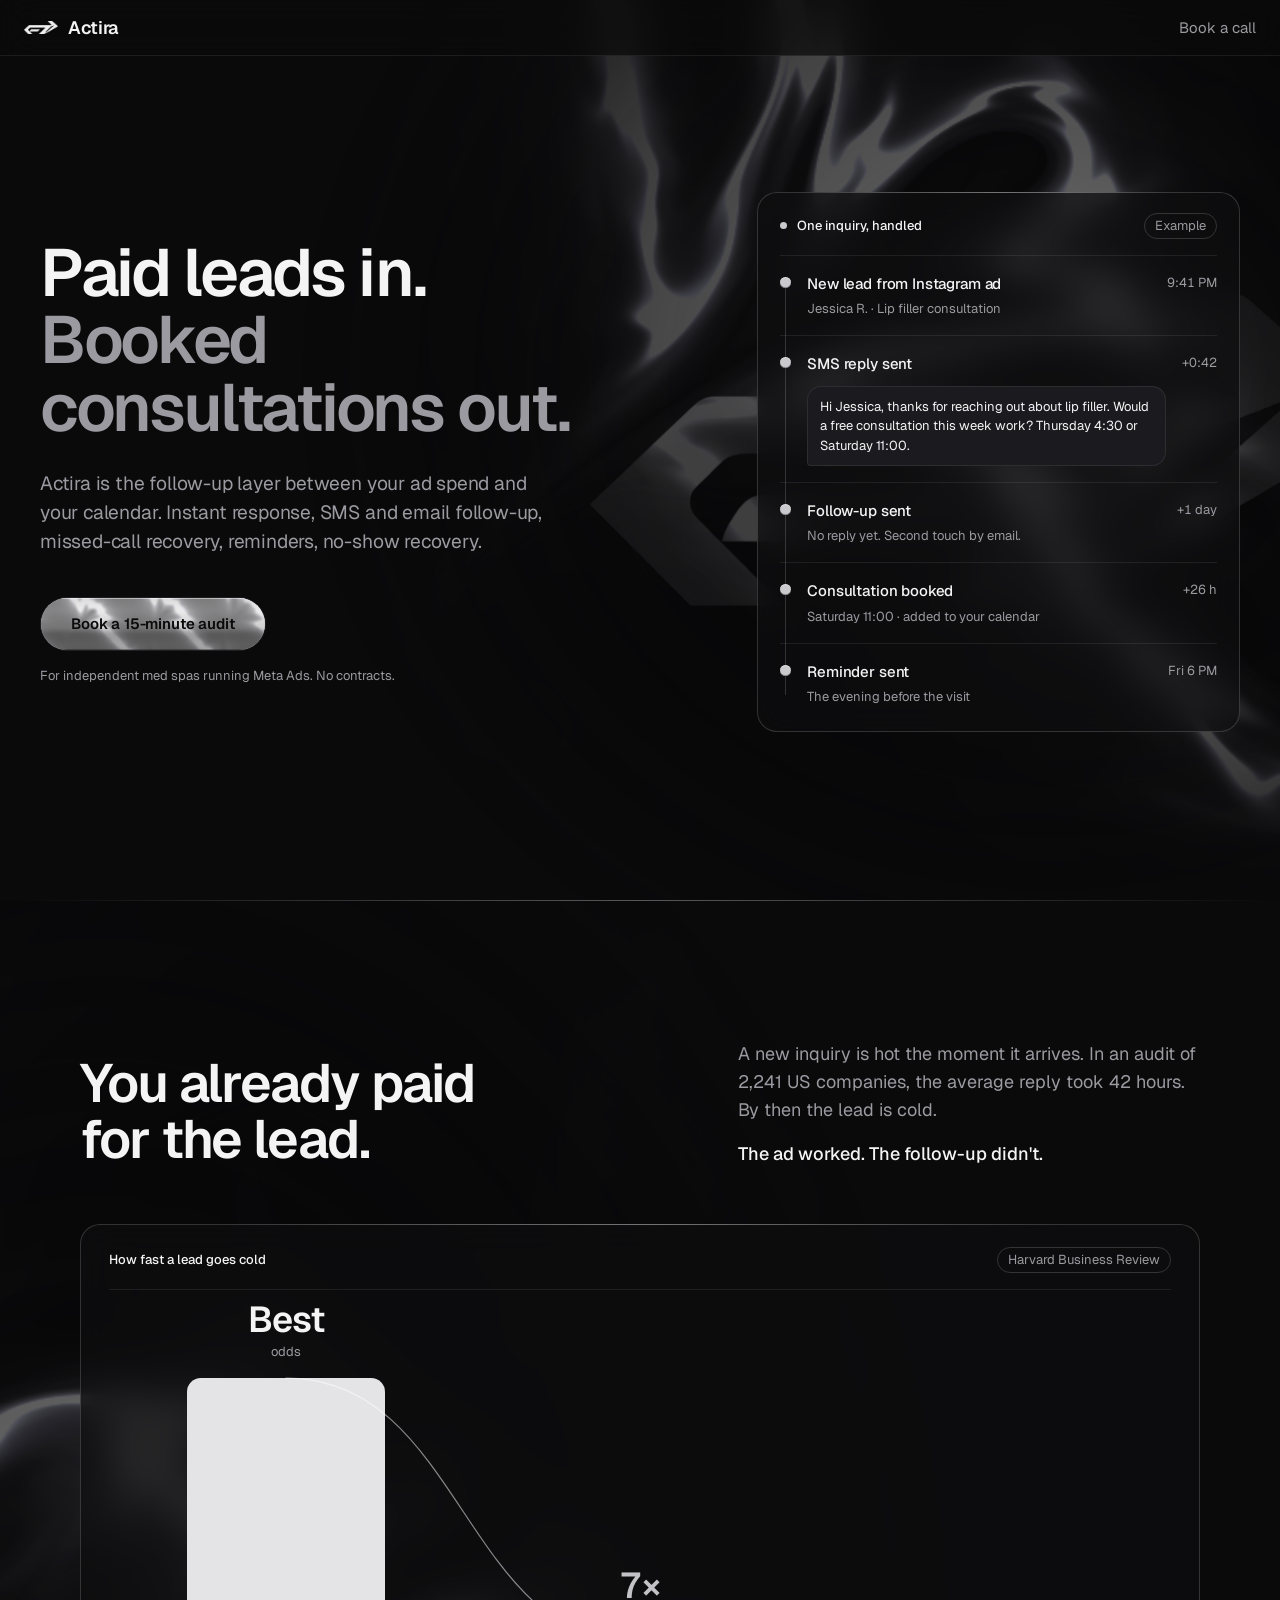
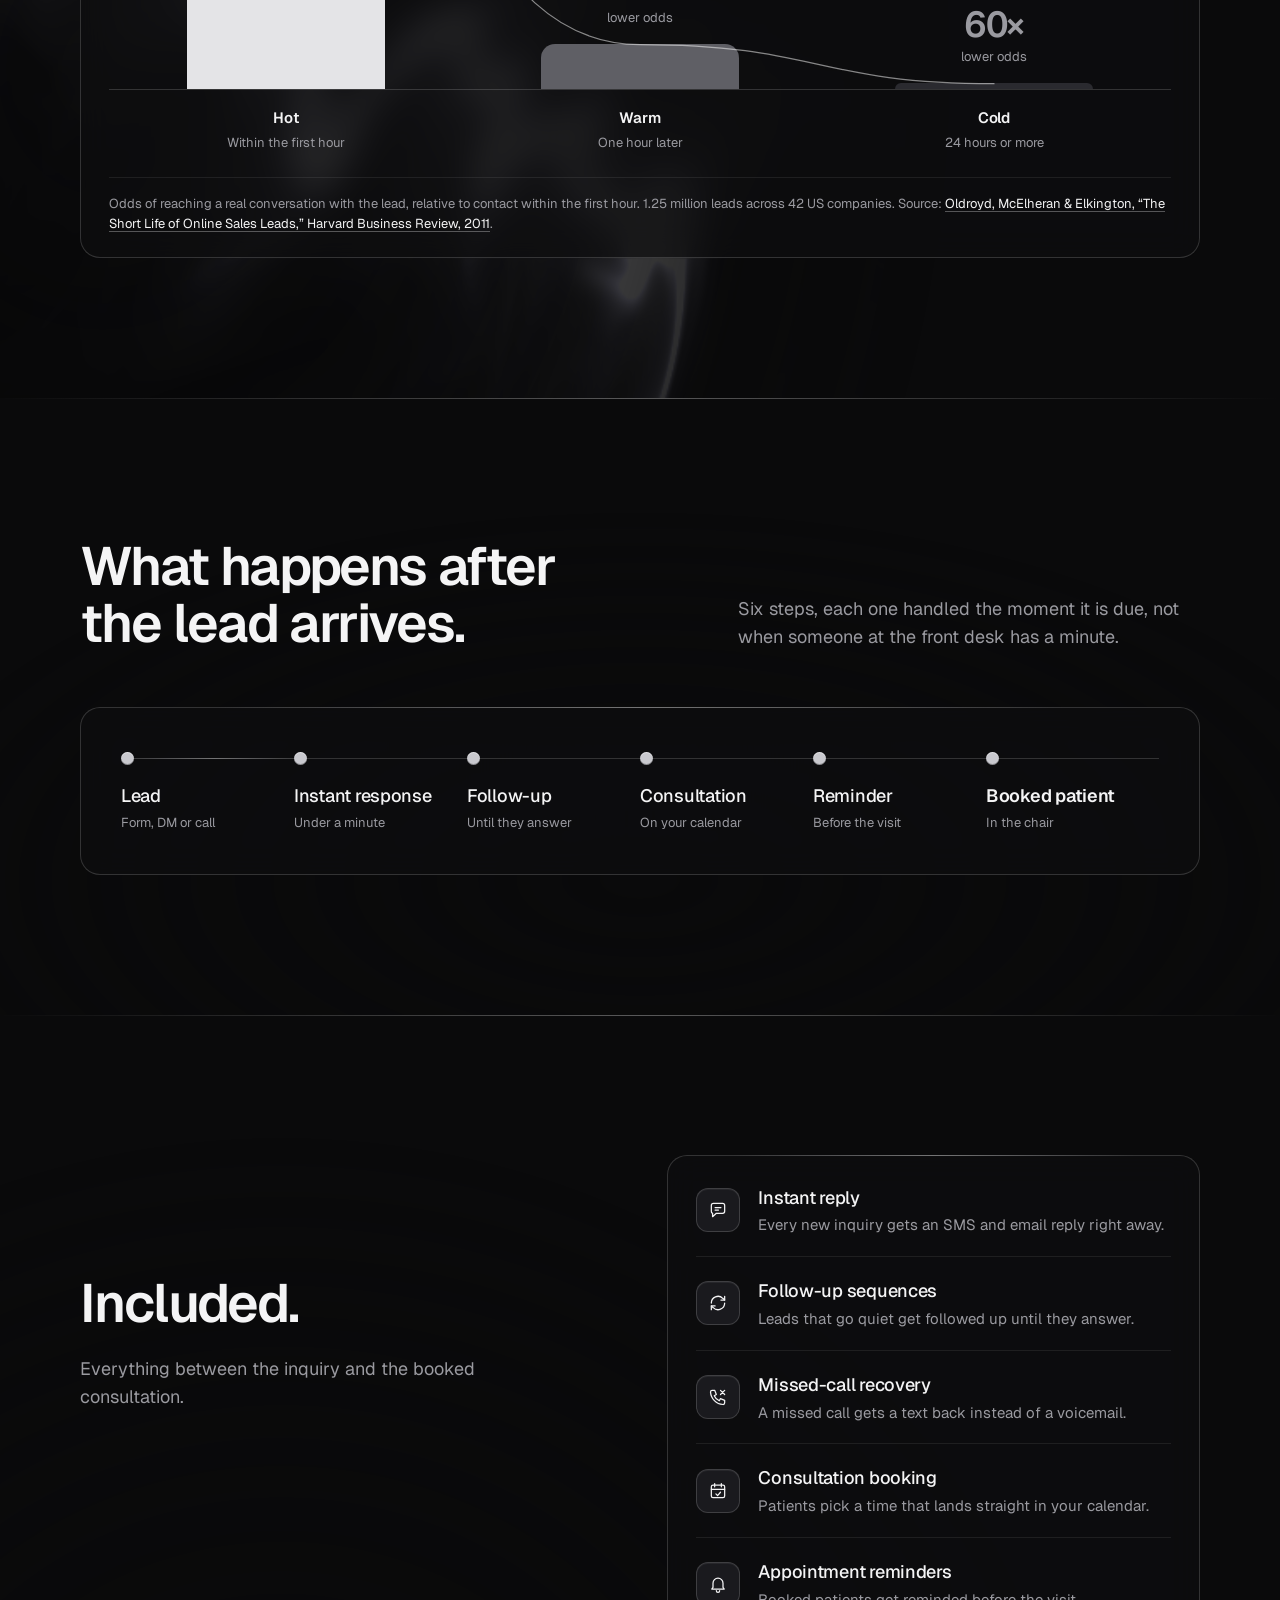
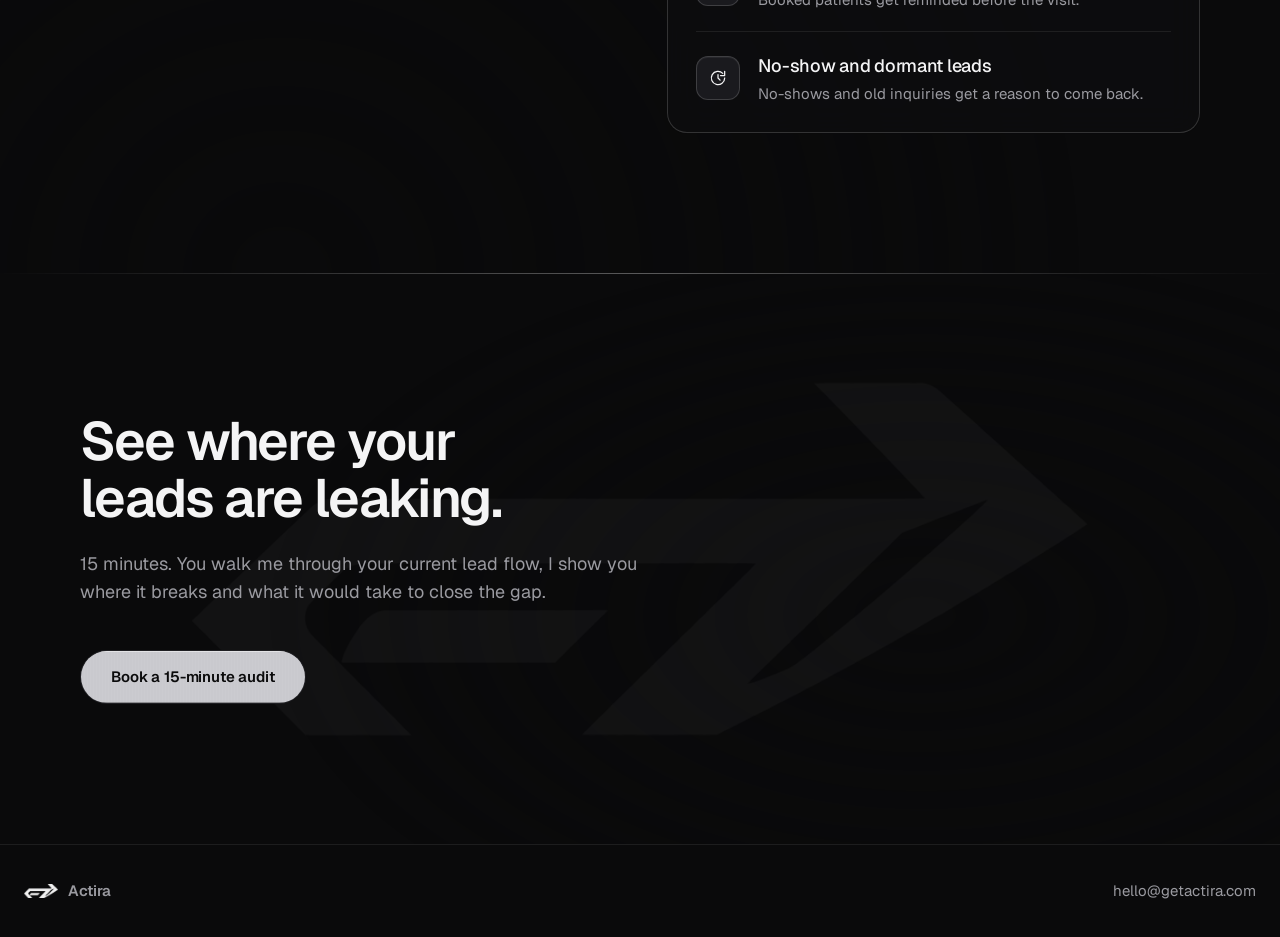
==== commit 6b14a483: "Flatten the lead temperature chart The live chrome on the hot bar competed with the data. The three " ====
--- a/index.html
+++ b/index.html
@@ -17,9 +17,9 @@
   <link rel="preconnect" href="https://fonts.googleapis.com">
   <link rel="preconnect" href="https://fonts.gstatic.com" crossorigin>
   <link rel="stylesheet" href="https://fonts.googleapis.com/css2?family=Geist:wght@400;500;600&display=swap">
-  <link rel="stylesheet" href="/style.css?v=6">
+  <link rel="stylesheet" href="/style.css?v=7">
   <script>document.documentElement.classList.add("js");</script>
-  <script src="/site.js?v=6" defer></script>
+  <script src="/site.js?v=7" defer></script>
   <script type="application/ld+json">
   {
     "@context": "https://schema.org",
@@ -38,7 +38,7 @@
 describing it. Refuses the agency landing page: no illustration hero, no stat row, no logo strip.
 OWN-WORLD: One ground (#0a0a0b), dial-white type, one material: liquid chrome rendered live in
 WebGL. Near-black with silver veins as the field behind every section, each field placed
-differently; brushed silver on the actions and the hot bar of the lead temperature chart.
+differently; brushed silver on the actions. The lead temperature chart stays flat: three tones, no material.
 Frosted panels sit over the chrome. Sections meet on a single fading chrome beam. Geist, two weights.
 STORY: You already paid for the lead. It goes cold within the hour (HBR 2011: 7x lower odds one
 hour later, 60x after a day). Actira handles every step the moment it is due. Book 15 minutes.
@@ -162,7 +162,7 @@
           </svg>
           <div class="temp-col temp-hot" style="--h:100%">
             <div class="temp-value"><span class="temp-num">Best</span><span class="temp-unit">odds</span></div>
-            <div class="temp-bar"><span class="temp-bar-fx" data-liquid-chrome="bar"></span></div>
+            <div class="temp-bar"></div>
           </div>
           <div class="temp-col temp-warm" style="--h:14.3%">
             <div class="temp-value"><span class="temp-num">7×</span><span class="temp-unit">lower odds</span></div>
--- a/style.css
+++ b/style.css
@@ -449,16 +449,8 @@
 }
 .temp-unit { font-size: 13px; color: var(--dim); }
 
-.temp-hot .temp-bar {
-  background:
-    repeating-linear-gradient(90deg, rgba(255, 255, 255, 0.04) 0 1px, transparent 1px 3px),
-    var(--silver);
-  box-shadow: var(--silver-edge);
-}
-.temp-bar-fx { position: absolute; inset: 0; }
-.temp-bar-fx canvas { width: 100%; height: 100%; display: block; }
-
-.temp-warm .temp-bar { background: #5f5f65; box-shadow: inset 0 1px 0 rgba(255, 255, 255, 0.28); }
+.temp-hot .temp-bar { background: #e4e4e7; }
+.temp-warm .temp-bar { background: #5f5f65; }
 .temp-warm .temp-num { color: #c2c2c7; }
 .temp-cold .temp-bar { background: #2a2a2f; }
 .temp-cold .temp-num { color: var(--dim); }
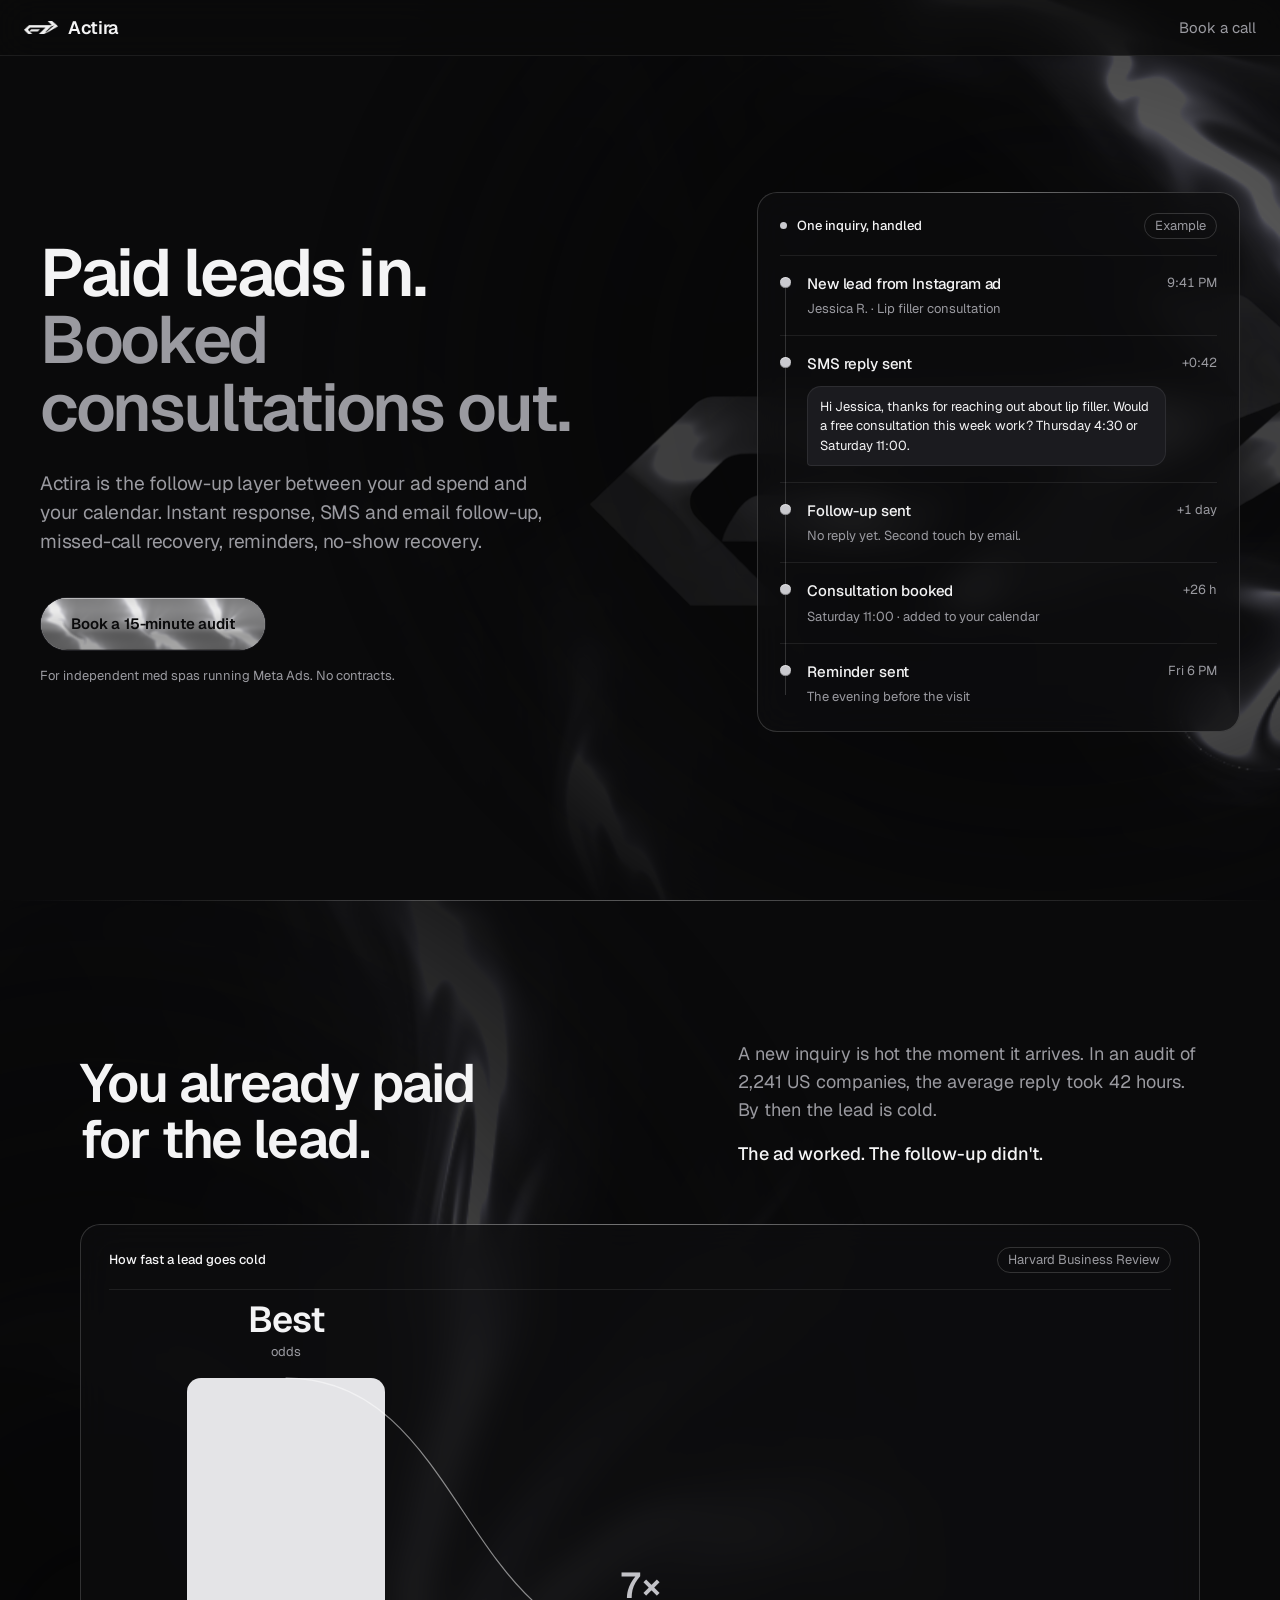
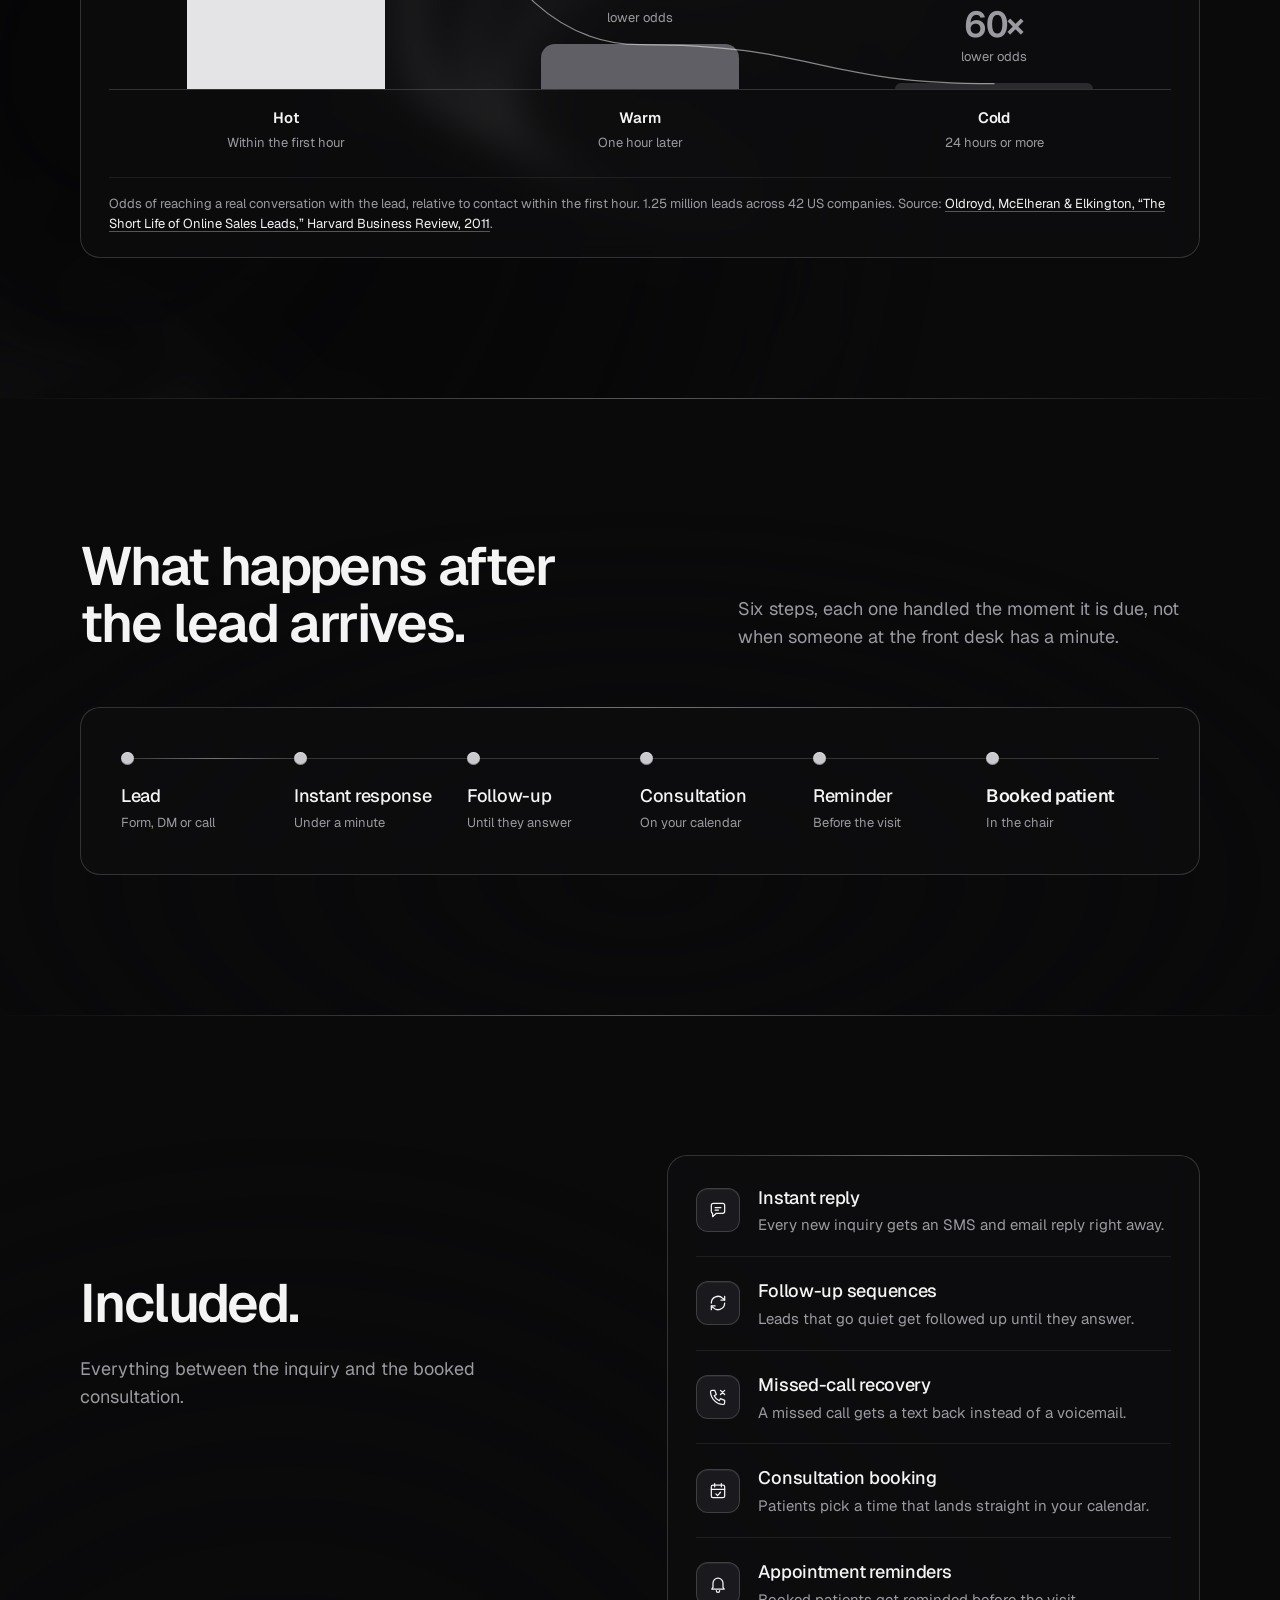
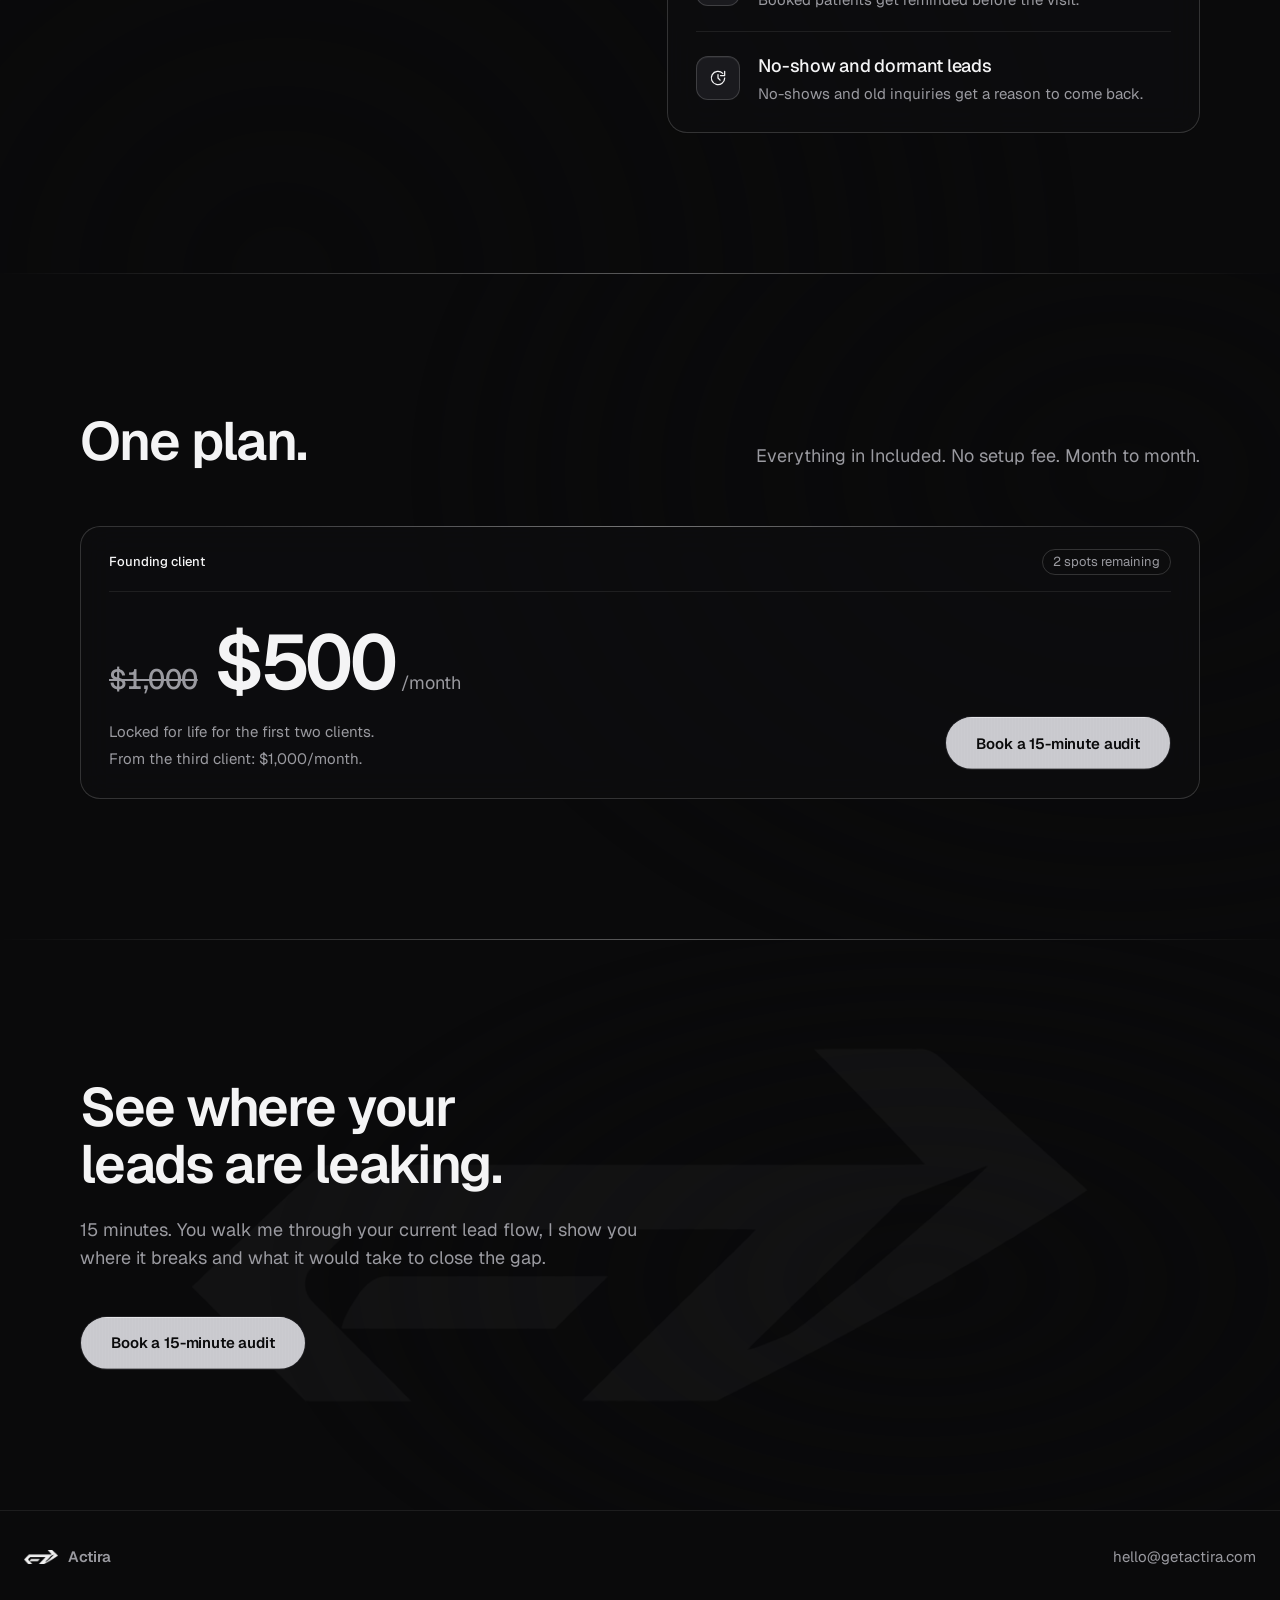
==== commit 5745fb26: "Add the founding-client pricing section A "One plan." section between Included and the close, at #pr" ====
--- a/index.html
+++ b/index.html
@@ -17,7 +17,7 @@
   <link rel="preconnect" href="https://fonts.googleapis.com">
   <link rel="preconnect" href="https://fonts.gstatic.com" crossorigin>
   <link rel="stylesheet" href="https://fonts.googleapis.com/css2?family=Geist:wght@400;500;600&display=swap">
-  <link rel="stylesheet" href="/style.css?v=7">
+  <link rel="stylesheet" href="/style.css?v=8">
   <script>document.documentElement.classList.add("js");</script>
   <script src="/site.js?v=7" defer></script>
   <script type="application/ld+json">
@@ -248,6 +248,46 @@
     </div>
   </section>
 
+  <section class="band pricing" id="pricing" aria-labelledby="pricing-title">
+    <div class="beam" aria-hidden="true"></div>
+    <div class="field field-pricing" data-liquid-chrome="field" aria-hidden="true"></div>
+    <div class="col">
+      <div class="section-head" data-reveal>
+        <h2 id="pricing-title" class="headline">One plan.</h2>
+        <p class="body">Everything in Included. No setup fee. Month to month.</p>
+      </div>
+
+      <div class="plan glass" data-reveal>
+        <div class="card-head">
+          <span class="card-title">Founding client</span>
+          <!-- Update by hand when a founding client signs. At 0, switch to the $1,000 plan and link. -->
+          <span class="tag">2 spots remaining</span>
+        </div>
+        <div class="plan-body">
+          <div class="plan-offer">
+            <p class="plan-price">
+              <s class="plan-was"><span class="sr-only">Regular price </span>$1,000</s><span class="sr-only">,</span>
+              <span class="plan-new">
+                <span class="plan-now"><span class="sr-only">Founding price </span>$500</span>
+                <span class="plan-per"><span aria-hidden="true">/month</span><span class="sr-only">per month</span></span>
+              </span>
+            </p>
+            <p class="plan-line">Locked for life for the first two clients.</p>
+            <p class="plan-line">From the third client: $1,000/month.</p>
+          </div>
+          <div class="plan-actions">
+            <a class="btn-chrome" href="https://cal.com/getactira/30min" data-cal-link="getactira/30min" data-cal-config='{"layout":"month_view","theme":"dark"}'>
+              <span class="btn-chrome-fx" data-liquid-chrome="button" aria-hidden="true"></span>
+              <span class="btn-chrome-label">Book a 15-minute audit</span>
+            </a>
+            <!-- Stripe button goes here once ticket 06 gives the link:
+                 <a class="btn-line" href="STRIPE_FOUNDING_LINK">Start your subscription</a> -->
+          </div>
+        </div>
+      </div>
+    </div>
+  </section>
+
   <section class="band close" aria-labelledby="close-title">
     <div class="beam" aria-hidden="true"></div>
     <div class="field field-close" data-liquid-chrome="field" aria-hidden="true"></div>
--- a/style.css
+++ b/style.css
@@ -186,6 +186,17 @@
 }
 .card-title { color: var(--text); font-weight: 500; }
 .tag-short { display: none; }
+.sr-only {
+  position: absolute;
+  width: 1px;
+  height: 1px;
+  padding: 0;
+  margin: -1px;
+  overflow: hidden;
+  clip: rect(0, 0, 0, 0);
+  white-space: nowrap;
+  border: 0;
+}
 .tag {
   white-space: nowrap;
   margin-left: auto;
@@ -620,6 +631,71 @@
 .feature-title { font-size: 18px; font-weight: 500; color: var(--text); letter-spacing: -0.015em; }
 .feature-meta { font-size: 15px; color: var(--dim); line-height: 1.45; }
 
+/* ---------- Pricing ---------- */
+
+.field-pricing {
+  -webkit-mask-image: radial-gradient(70% 100% at 88% 30%, #000 0%, rgba(0, 0, 0, 0.5) 45%, transparent 80%);
+  mask-image: radial-gradient(70% 100% at 88% 30%, #000 0%, rgba(0, 0, 0, 0.5) 45%, transparent 80%);
+}
+
+.plan { padding: 22px 28px 28px; }
+
+.plan-body {
+  display: grid;
+  grid-template-columns: minmax(0, 1fr) auto;
+  gap: 40px 64px;
+  align-items: end;
+  padding-top: 32px;
+}
+
+/* flat like the temperature chart: type and tone only, no material */
+.plan-price {
+  display: flex;
+  flex-wrap: wrap;
+  align-items: baseline;
+  gap: 4px 16px;
+  margin-bottom: 20px;
+}
+.plan-was {
+  font-size: 28px;
+  font-weight: 500;
+  letter-spacing: -0.02em;
+  color: var(--dim);
+  text-decoration-thickness: 2px;
+  font-variant-numeric: tabular-nums;
+}
+.plan-now {
+  font-size: clamp(56px, 6vw, 80px);
+  font-weight: 600;
+  line-height: 1;
+  letter-spacing: -0.04em;
+  font-variant-numeric: tabular-nums;
+}
+.plan-new { display: inline-flex; align-items: baseline; gap: 6px; white-space: nowrap; }
+.plan-per { font-size: 18px; color: var(--dim); }
+.plan-line { font-size: 15px; line-height: 1.5; color: var(--dim); }
+.plan-line:first-of-type { color: var(--text); font-weight: 500; }
+.plan-line + .plan-line { margin-top: 4px; }
+
+.plan-actions { display: flex; flex-direction: column; gap: 12px; }
+
+.btn-line {
+  display: inline-flex;
+  align-items: center;
+  justify-content: center;
+  min-height: 54px;
+  padding: 0 30px;
+  border-radius: 999px;
+  border: 1px solid rgba(255, 255, 255, 0.4);
+  color: var(--text);
+  font-size: 15px;
+  font-weight: 600;
+  letter-spacing: -0.01em;
+  white-space: nowrap;
+  transition: border-color 150ms var(--ease), background-color 150ms var(--ease);
+}
+.btn-line:hover { border-color: var(--text); background: rgba(255, 255, 255, 0.05); }
+
 /* ---------- Close ---------- */
 
 .field-close {
@@ -689,6 +765,8 @@
   .section-head { grid-template-columns: 1fr; gap: 20px; }
   .section-head > :last-child { justify-self: start; }
   .field-problem { -webkit-mask-image: radial-gradient(110% 55% at 20% 85%, #000 0%, rgba(0, 0, 0, 0.5) 45%, transparent 80%); mask-image: radial-gradient(110% 55% at 20% 85%, #000 0%, rgba(0, 0, 0, 0.5) 45%, transparent 80%); }
+  .plan-body { grid-template-columns: 1fr; align-items: start; }
+  .plan-actions { flex-direction: row; flex-wrap: wrap; }
   .field-included { -webkit-mask-image: radial-gradient(110% 55% at 30% 95%, #000 0%, rgba(0, 0, 0, 0.5) 45%, transparent 80%); mask-image: radial-gradient(110% 55% at 30% 95%, #000 0%, rgba(0, 0, 0, 0.5) 45%, transparent 80%); }
 }
 
@@ -737,6 +815,12 @@
   .features { padding: 4px 18px; }
   .features li { grid-template-columns: 40px minmax(0, 1fr); gap: 14px; align-items: start; }
   .feature-icon { width: 40px; height: 40px; }
+  .plan { padding: 18px 18px 20px; }
+  .plan-body { gap: 28px; padding-top: 24px; }
+  .plan-was { font-size: 22px; }
+  .plan-per { font-size: 15px; }
+  .plan-actions { flex-direction: column; }
+  .btn-line { width: 100%; }
   .close-mark { width: 140vw; }
   .footer { flex-direction: column; align-items: flex-start; gap: 12px; }
 }
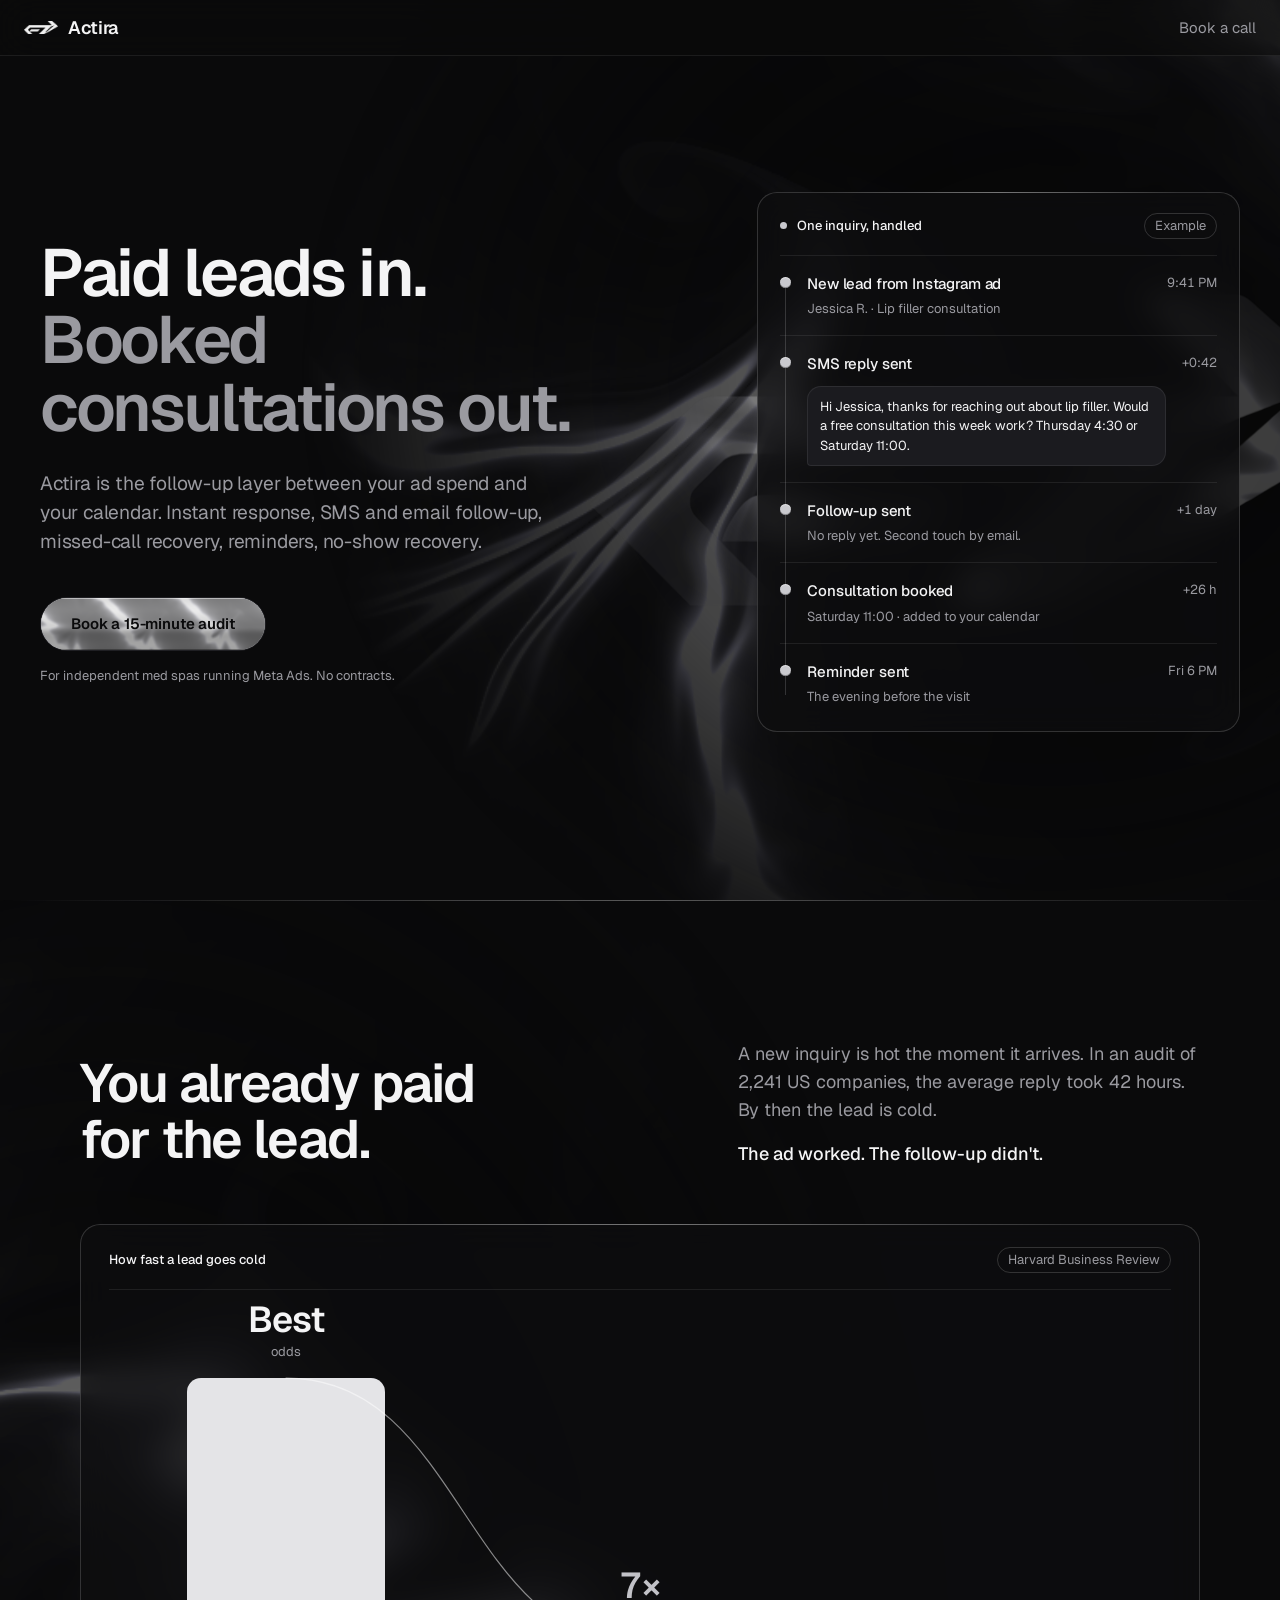
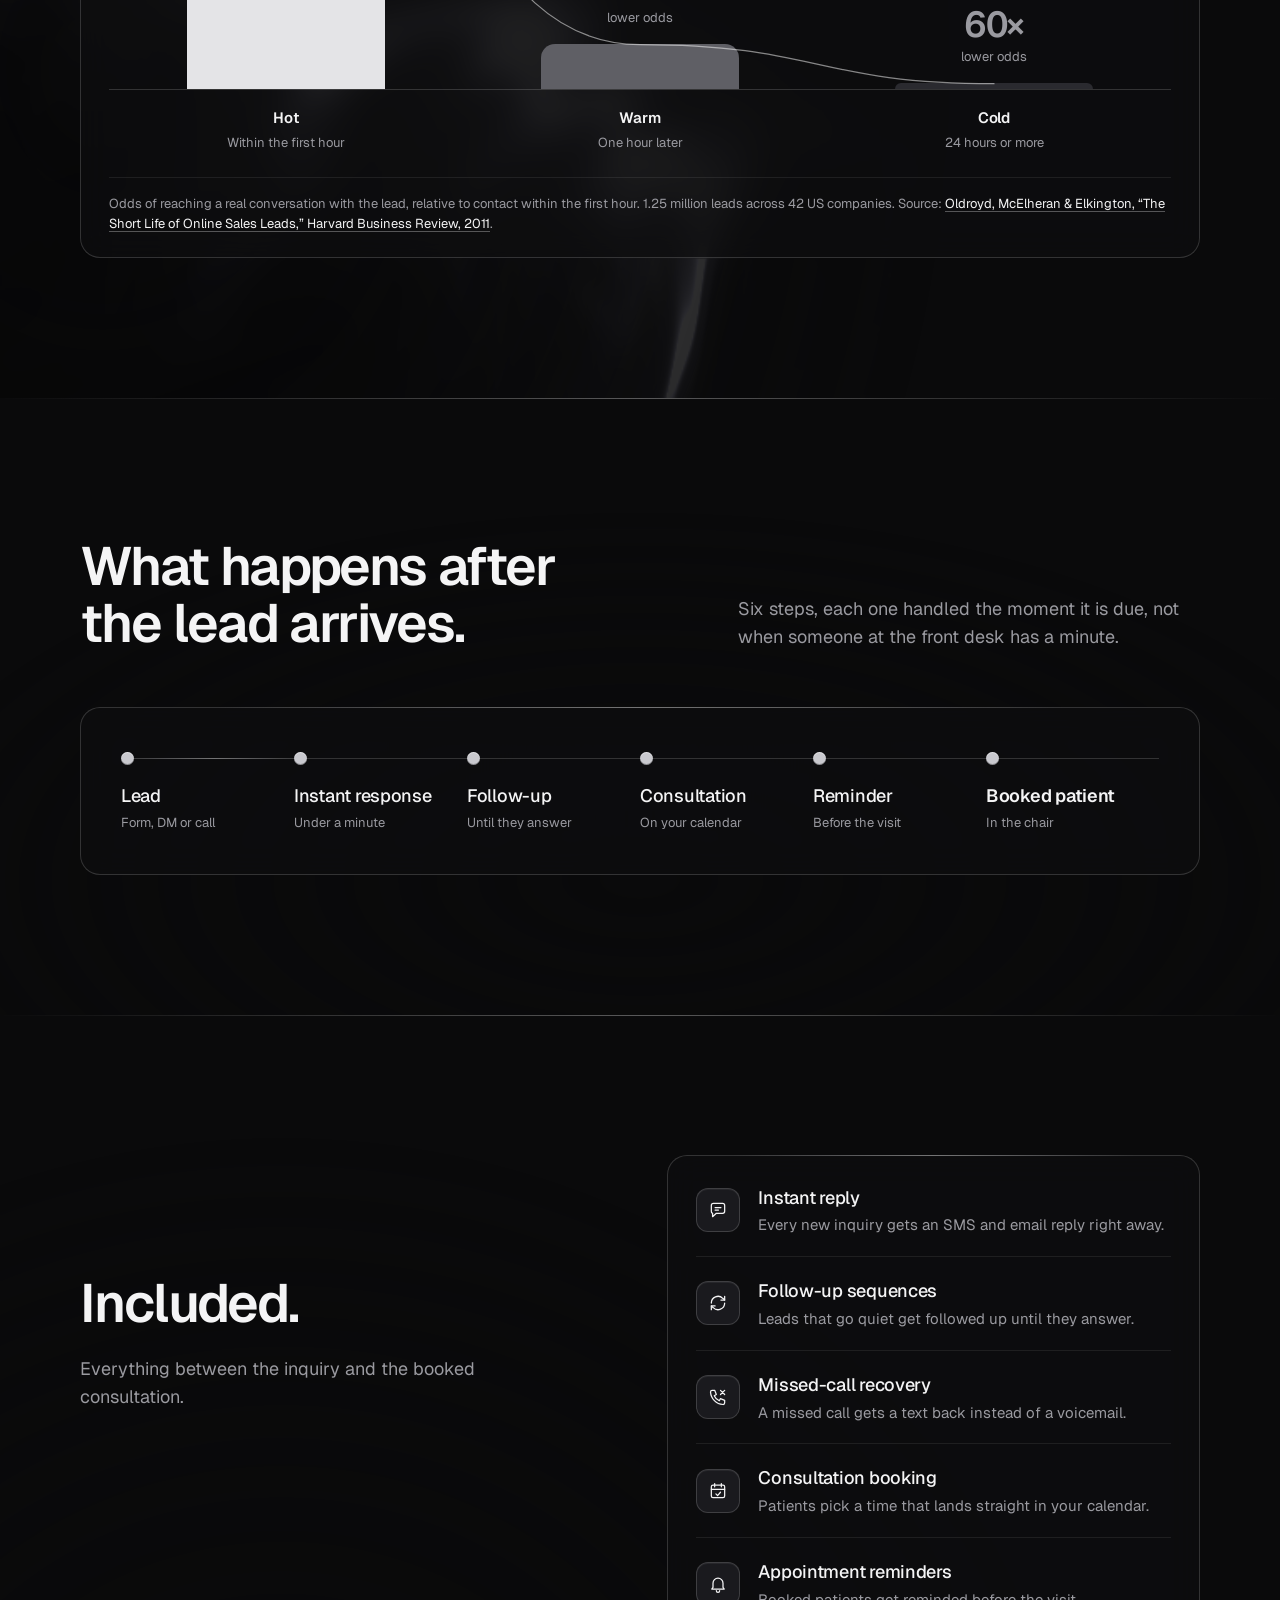
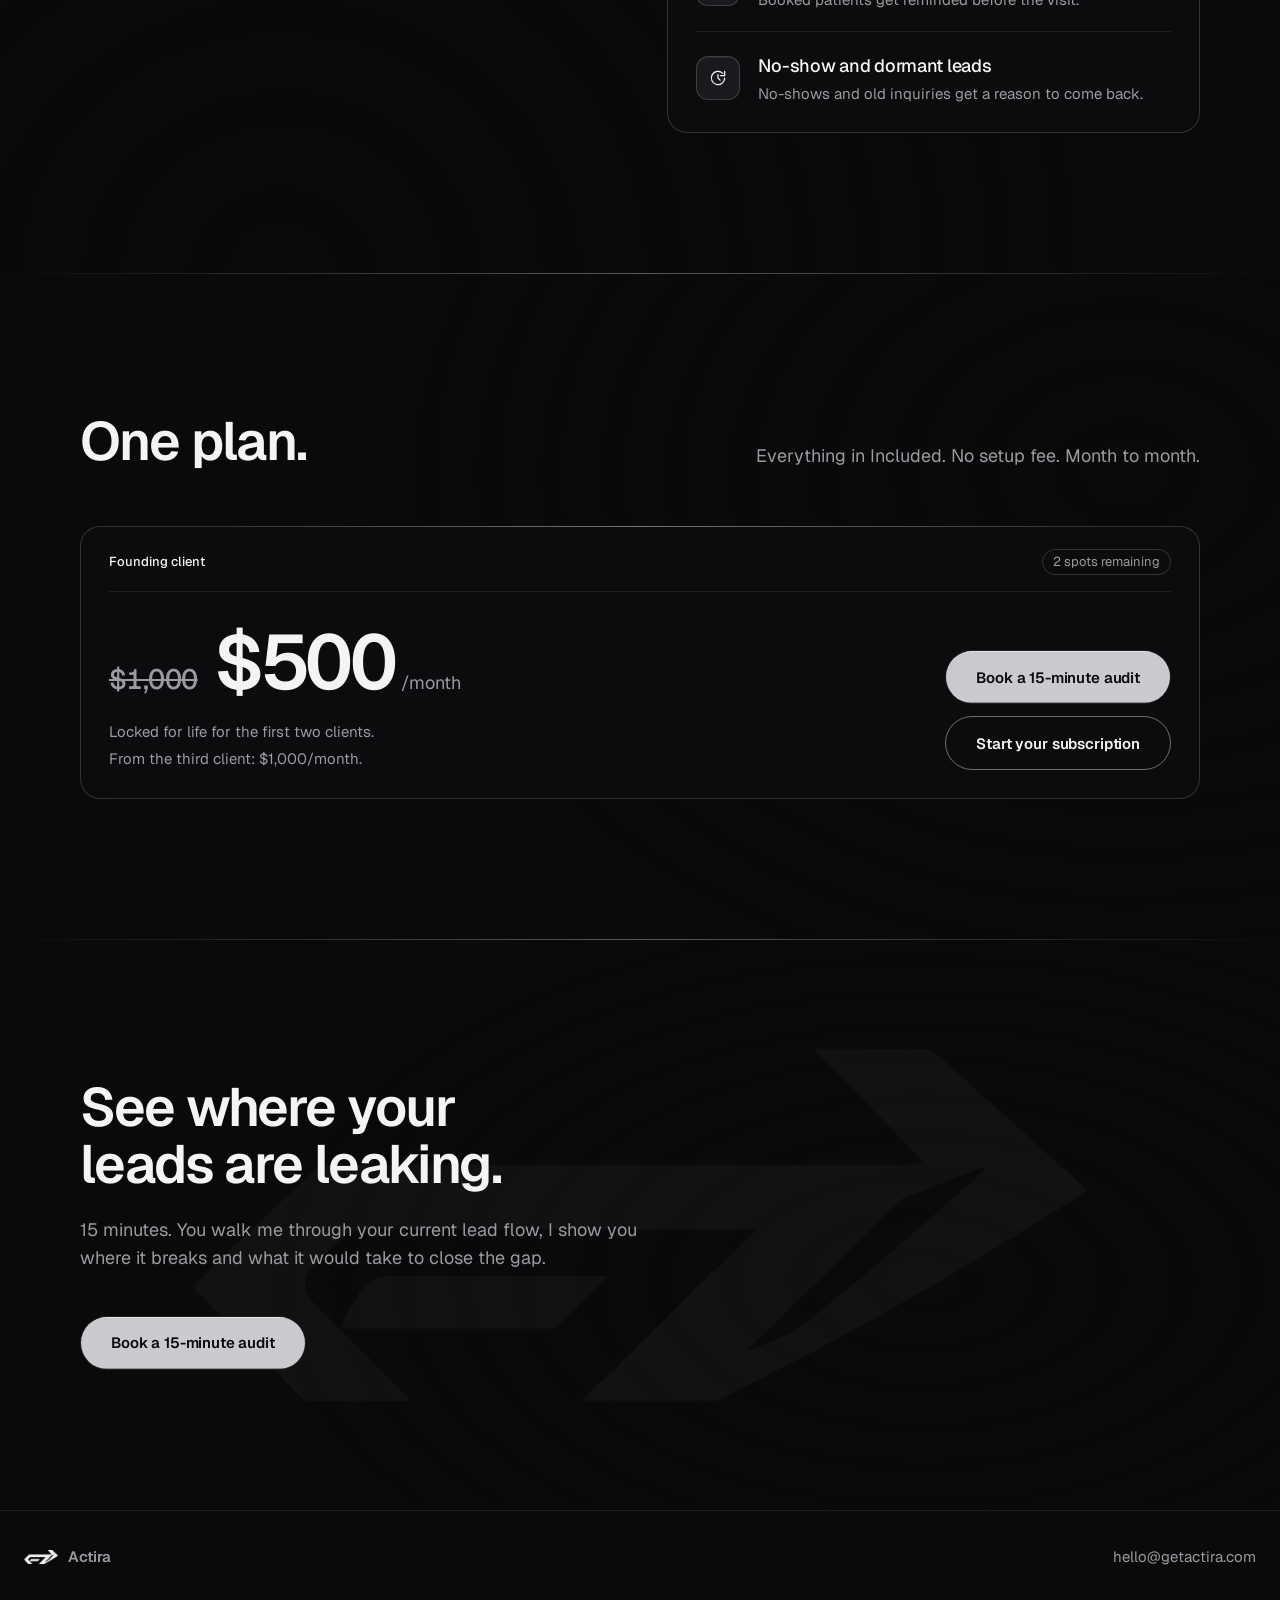
==== commit ef9e0c1b: "Add the Stripe subscription button to the pricing card "Start your subscription" opens the $500/mont" ====
--- a/index.html
+++ b/index.html
@@ -280,8 +280,7 @@
               <span class="btn-chrome-fx" data-liquid-chrome="button" aria-hidden="true"></span>
               <span class="btn-chrome-label">Book a 15-minute audit</span>
             </a>
-            <!-- Stripe button goes here once ticket 06 gives the link:
-                 <a class="btn-line" href="STRIPE_FOUNDING_LINK">Start your subscription</a> -->
+            <a class="btn-line" href="https://buy.stripe.com/28EfZg90ReT516Y71e1Fe00">Start your subscription</a>
           </div>
         </div>
       </div>
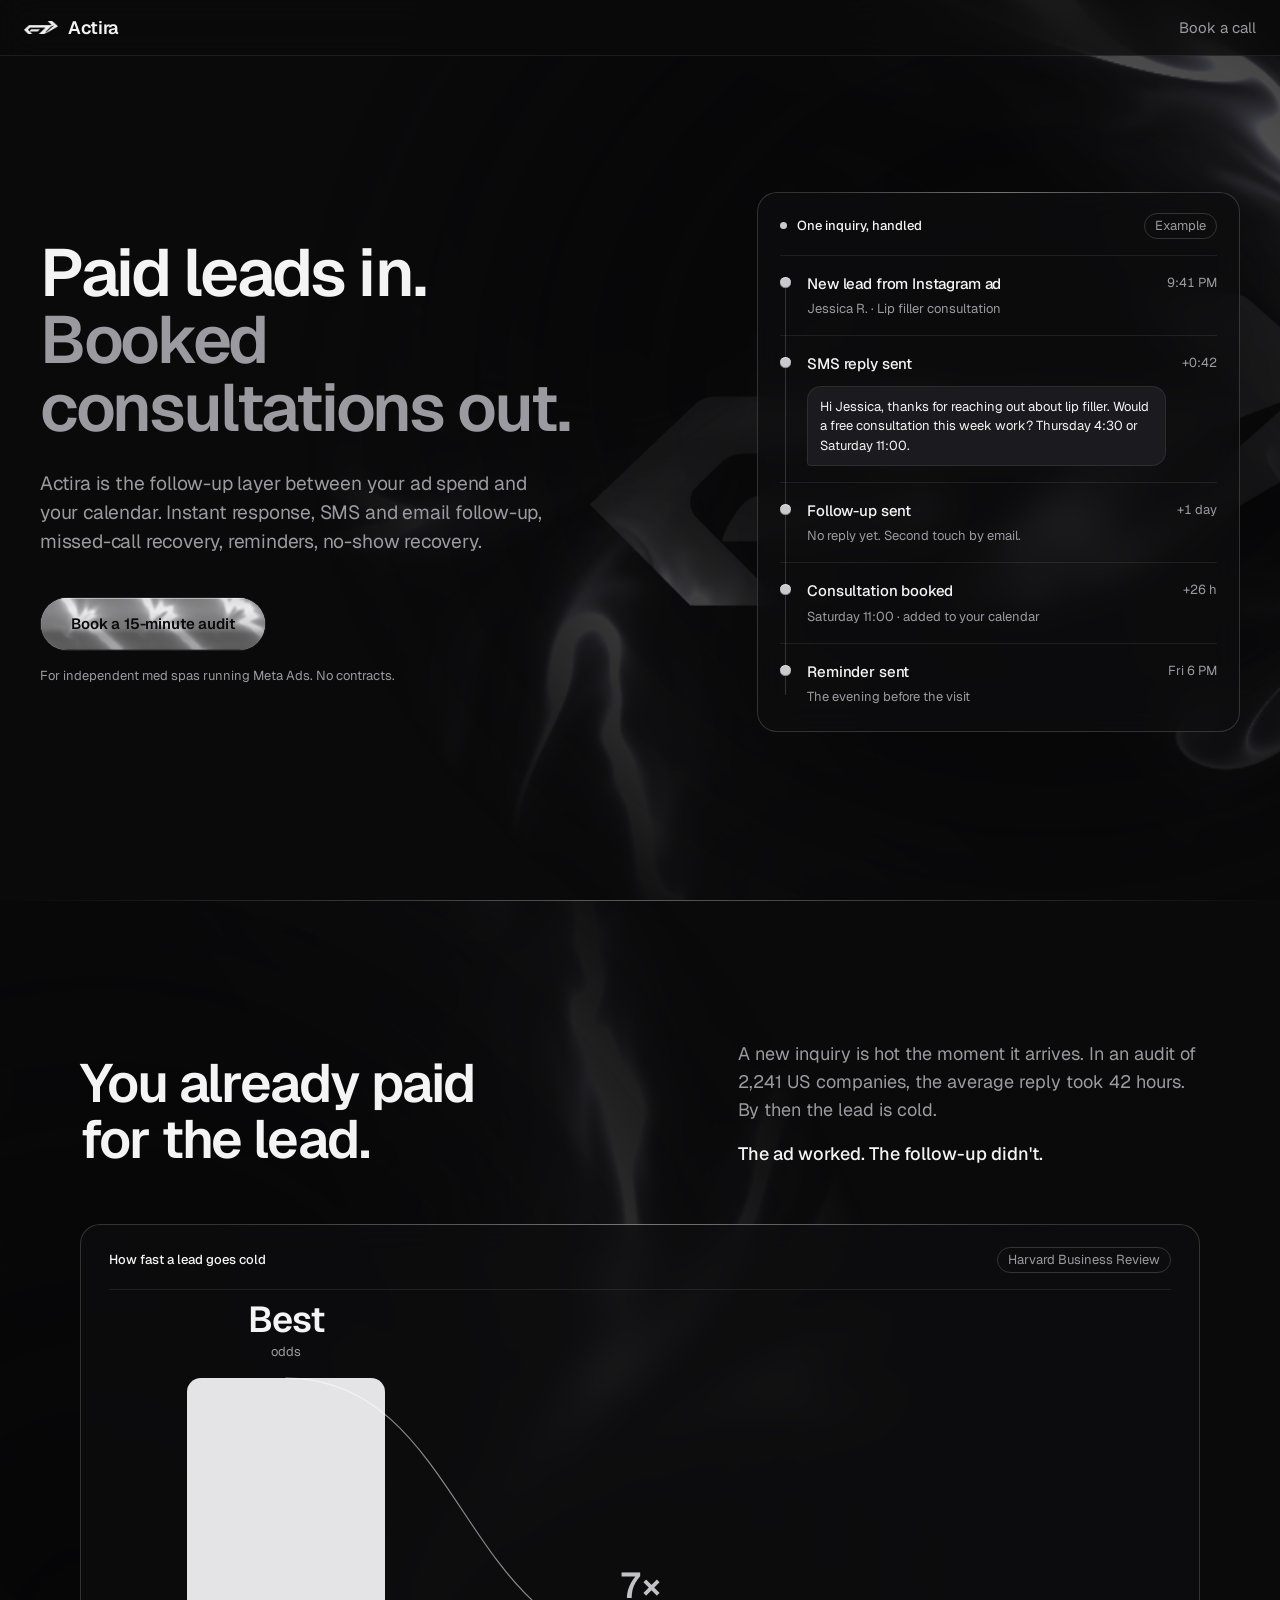
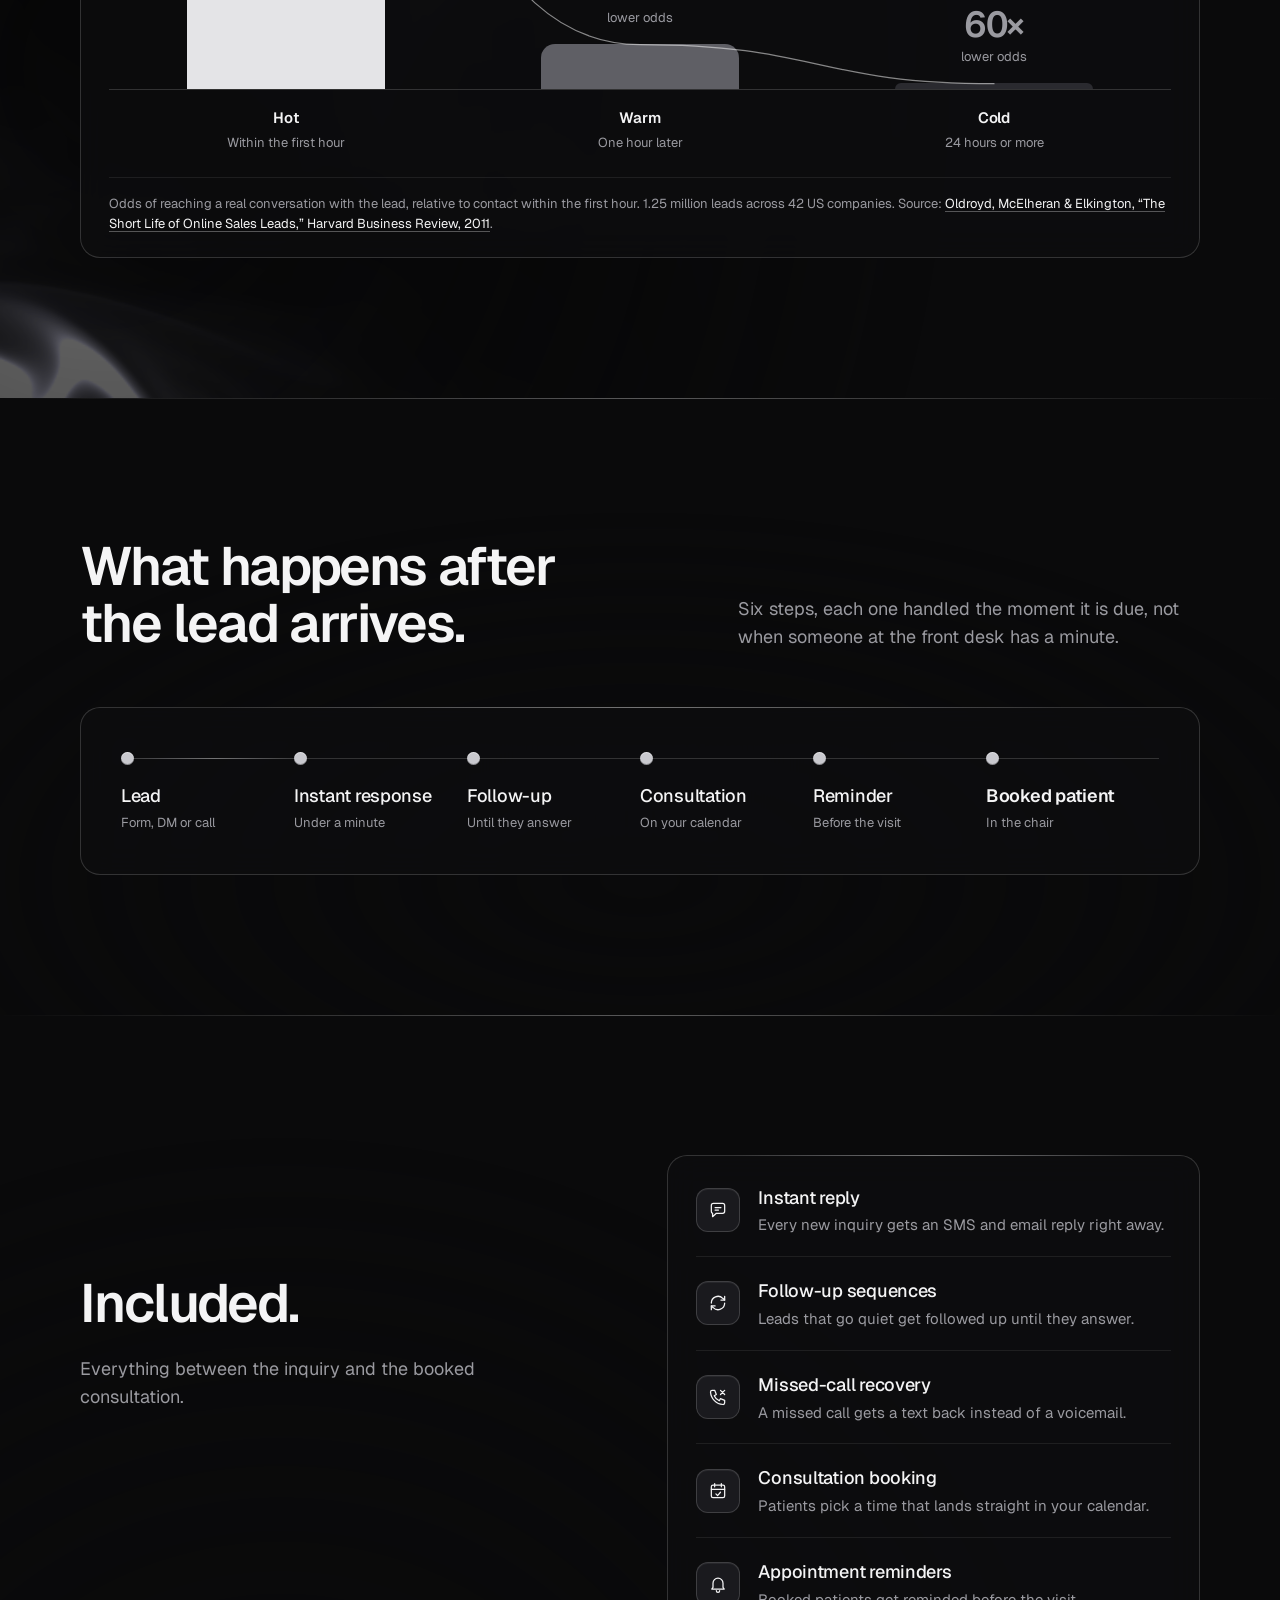
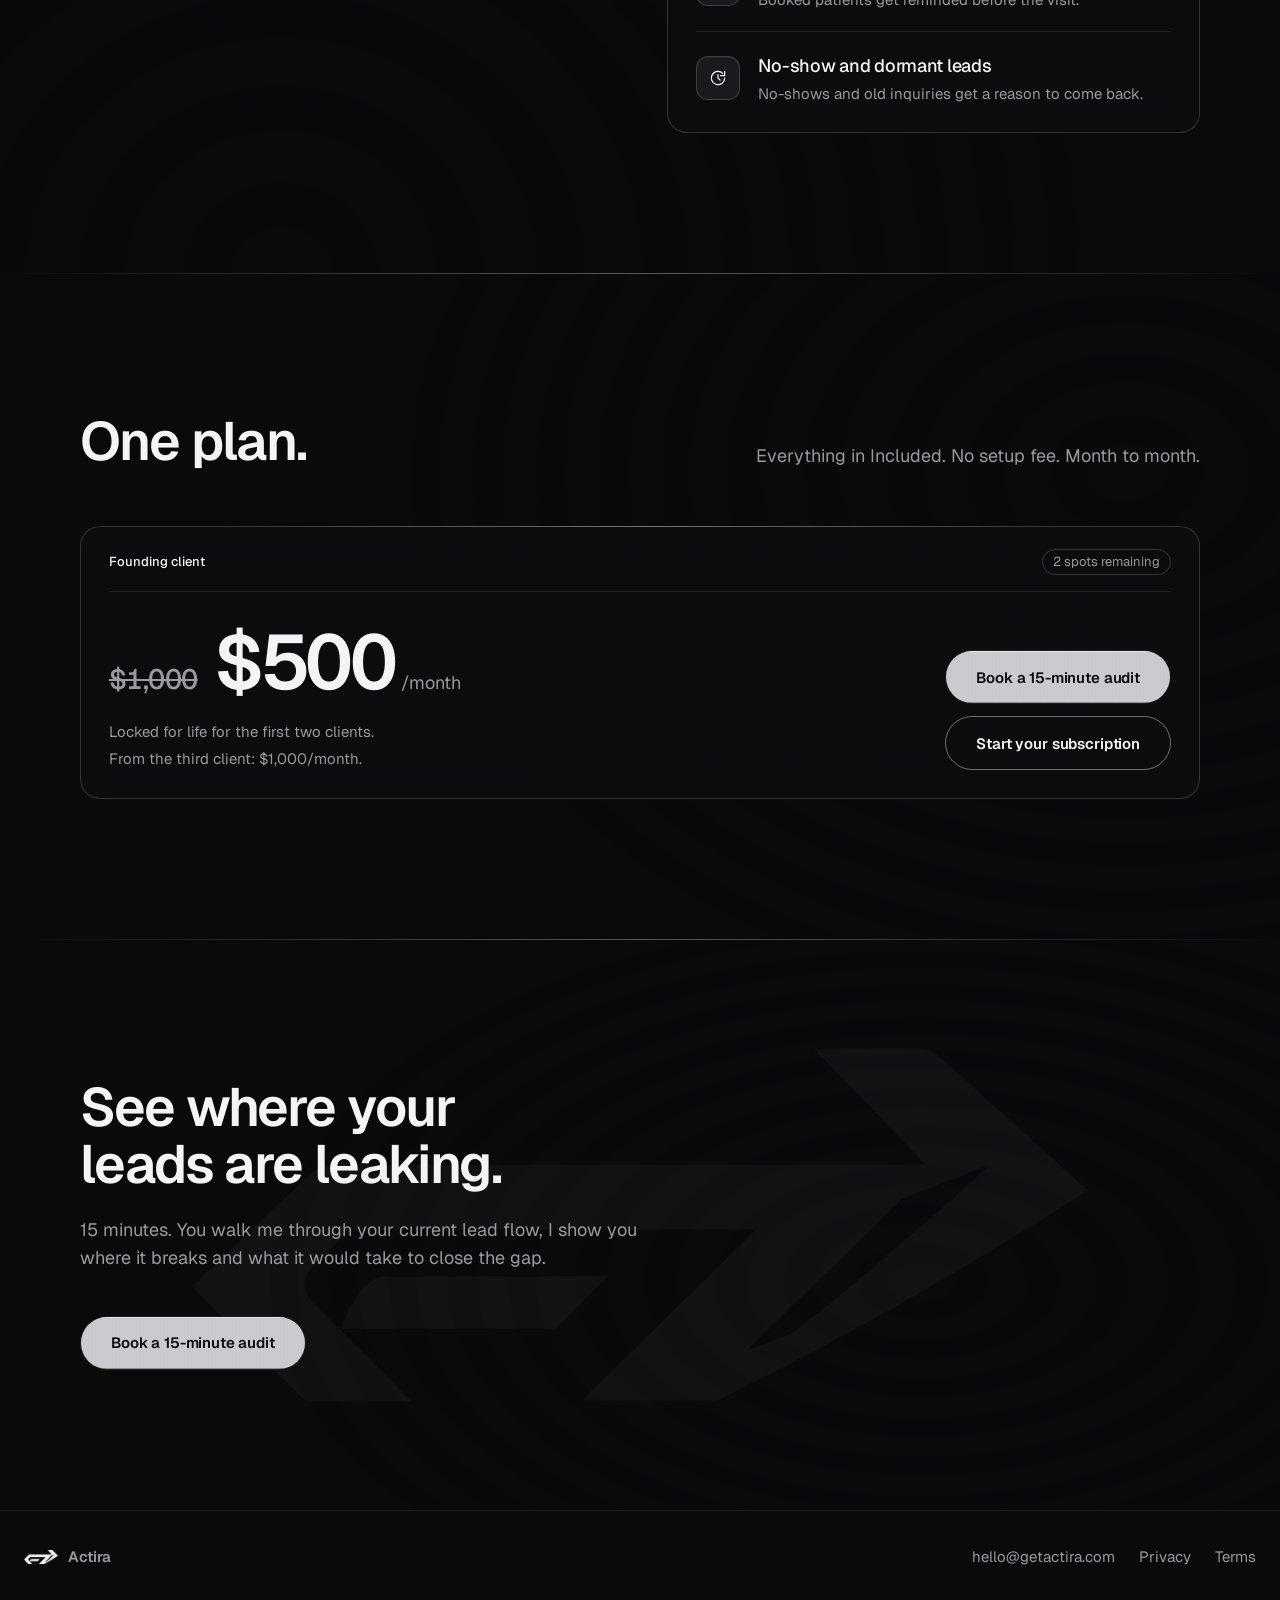
==== commit 50718694: "Switch booking to a Cal.com pop-up and add privacy and terms pages All four CTAs open the getactira/" ====
--- a/index.html
+++ b/index.html
@@ -17,9 +17,9 @@
   <link rel="preconnect" href="https://fonts.googleapis.com">
   <link rel="preconnect" href="https://fonts.gstatic.com" crossorigin>
   <link rel="stylesheet" href="https://fonts.googleapis.com/css2?family=Geist:wght@400;500;600&display=swap">
-  <link rel="stylesheet" href="/style.css?v=8">
+  <link rel="stylesheet" href="/style.css?v=9">
   <script>document.documentElement.classList.add("js");</script>
-  <script src="/site.js?v=7" defer></script>
+  <script src="/site.js?v=9" defer></script>
   <script type="application/ld+json">
   {
     "@context": "https://schema.org",
@@ -55,7 +55,7 @@
     <img class="brand-mark" src="/assets/mark-160.png" width="34" height="13" alt="">
     <span class="wordmark">Actira</span>
   </a>
-  <a class="nav-link" href="https://calendly.com/actira">Book a call</a>
+  <a class="nav-link" href="https://cal.com/getactira/30min" data-cal-link="getactira/30min" data-cal-namespace="30min" data-cal-config='{"layout":"month_view","theme":"dark"}'>Book a call</a>
 </header>
 
 <main>
@@ -75,7 +75,7 @@
           reminders, no-show recovery.
         </p>
         <div class="actions">
-          <a class="btn-chrome" href="https://calendly.com/actira">
+          <a class="btn-chrome" href="https://cal.com/getactira/30min" data-cal-link="getactira/30min" data-cal-namespace="30min" data-cal-config='{"layout":"month_view","theme":"dark"}'>
             <span class="btn-chrome-fx" data-liquid-chrome="button" aria-hidden="true"></span>
             <span class="btn-chrome-label">Book a 15-minute audit</span>
           </a>
@@ -276,7 +276,7 @@
             <p class="plan-line">From the third client: $1,000/month.</p>
           </div>
           <div class="plan-actions">
-            <a class="btn-chrome" href="https://cal.com/getactira/30min" data-cal-link="getactira/30min" data-cal-config='{"layout":"month_view","theme":"dark"}'>
+            <a class="btn-chrome" href="https://cal.com/getactira/30min" data-cal-link="getactira/30min" data-cal-namespace="30min" data-cal-config='{"layout":"month_view","theme":"dark"}'>
               <span class="btn-chrome-fx" data-liquid-chrome="button" aria-hidden="true"></span>
               <span class="btn-chrome-label">Book a 15-minute audit</span>
             </a>
@@ -297,7 +297,7 @@
         15 minutes. You walk me through your current lead flow, I show you where
         it breaks and what it would take to close the gap.
       </p>
-      <a class="btn-chrome" href="https://calendly.com/actira">
+      <a class="btn-chrome" href="https://cal.com/getactira/30min" data-cal-link="getactira/30min" data-cal-namespace="30min" data-cal-config='{"layout":"month_view","theme":"dark"}'>
         <span class="btn-chrome-fx" data-liquid-chrome="button" aria-hidden="true"></span>
         <span class="btn-chrome-label">Book a 15-minute audit</span>
       </a>
@@ -310,7 +310,23 @@
     <img class="brand-mark" src="/assets/mark-160.png" width="34" height="13" alt="">
     <span class="wordmark small">Actira</span>
   </span>
-  <a class="footer-link" href="mailto:hello@getactira.com">hello@getactira.com</a>
+  <nav class="footer-links" aria-label="Legal">
+    <a class="footer-link" href="mailto:hello@getactira.com">hello@getactira.com</a>
+    <a class="footer-link" href="/privacy">Privacy</a>
+    <a class="footer-link" href="/terms">Terms</a>
+  </nav>
 </footer>
+<!-- Cal.com element-click embed: the CTAs keep a plain href, so booking still works without JS -->
+<script>
+(function (C, A, L) { let p = function (a, ar) { a.q.push(ar); }; let d = C.document; C.Cal = C.Cal || function () { let cal = C.Cal; let ar = arguments; if (!cal.loaded) { cal.ns = {}; cal.q = cal.q || []; d.head.appendChild(d.createElement("script")).src = A; cal.loaded = true; } if (ar[0] === L) { const api = function () { p(api, arguments); }; const namespace = ar[1]; api.q = api.q || []; if(typeof namespace === "string"){cal.ns[namespace] = cal.ns[namespace] || api;p(cal.ns[namespace], ar);p(cal, ["initNamespace", namespace]);} else p(cal, ar); return;} p(cal, ar); }; })(window, "https://app.cal.com/embed/embed.js", "init");
+Cal("init", "30min", {origin:"https://cal.com"});
+Cal.ns["30min"]("ui", {"theme":"dark","cssVarsPerTheme":{"light":{"cal-brand":"#0a0a0b"},"dark":{"cal-brand":"#c9c9ce"}},"hideEventTypeDetails":false,"layout":"month_view"});
+// the embed opens its pop-up but leaves the link's default alone, so the page would also navigate
+// away; cancel it only once embed.js has loaded (Cal.instance), otherwise the plain link still books
+document.addEventListener("click", function (e) {
+  if (e.button !== 0 || e.metaKey || e.ctrlKey || e.shiftKey || e.altKey) return;
+  if (e.target.closest("a[data-cal-link]") && window.Cal && Cal.instance) e.preventDefault();
+});
+</script>
 </body>
 </html>
--- a/style.css
+++ b/style.css
@@ -726,6 +726,43 @@
   padding: 24px var(--gutter);
   border-top: 1px solid var(--hairline);
 }
+.footer-links { display: flex; flex-wrap: wrap; column-gap: 24px; }
+
+/* ---------- Legal pages ---------- */
+
+.legal {
+  max-width: var(--measure);
+  margin-inline: auto;
+  padding: calc(56px + 88px) var(--gutter) 120px;
+}
+.legal h1 {
+  font-size: clamp(36px, 4.2vw, 48px);
+  font-weight: 600;
+  line-height: 1.05;
+  letter-spacing: -0.03em;
+}
+.legal .updated { font-size: 15px; color: var(--dim); margin-top: 16px; }
+.legal h2 {
+  font-size: 22px;
+  font-weight: 600;
+  letter-spacing: -0.015em;
+  line-height: 1.3;
+  margin: 56px 0 16px;
+}
+.legal p,
+.legal li { font-size: 16px; line-height: 1.65; color: var(--dim); }
+.legal p + p { margin-top: 12px; }
+.legal ul { padding-left: 20px; margin: 12px 0 0; }
+.legal li + li { margin-top: 8px; }
+.legal strong { color: var(--text); font-weight: 500; }
+.legal a {
+  color: var(--text);
+  text-decoration: underline;
+  text-decoration-color: rgba(255, 255, 255, 0.3);
+  text-underline-offset: 3px;
+  transition: text-decoration-color 150ms var(--ease);
+}
+.legal a:hover { text-decoration-color: var(--text); }
 
 /* ---------- Reveals ---------- */
 
@@ -823,4 +860,5 @@
   .btn-line { width: 100%; }
   .close-mark { width: 140vw; }
   .footer { flex-direction: column; align-items: flex-start; gap: 12px; }
-}
+  .legal { padding-top: calc(56px + 56px); padding-bottom: 88px; }
+}
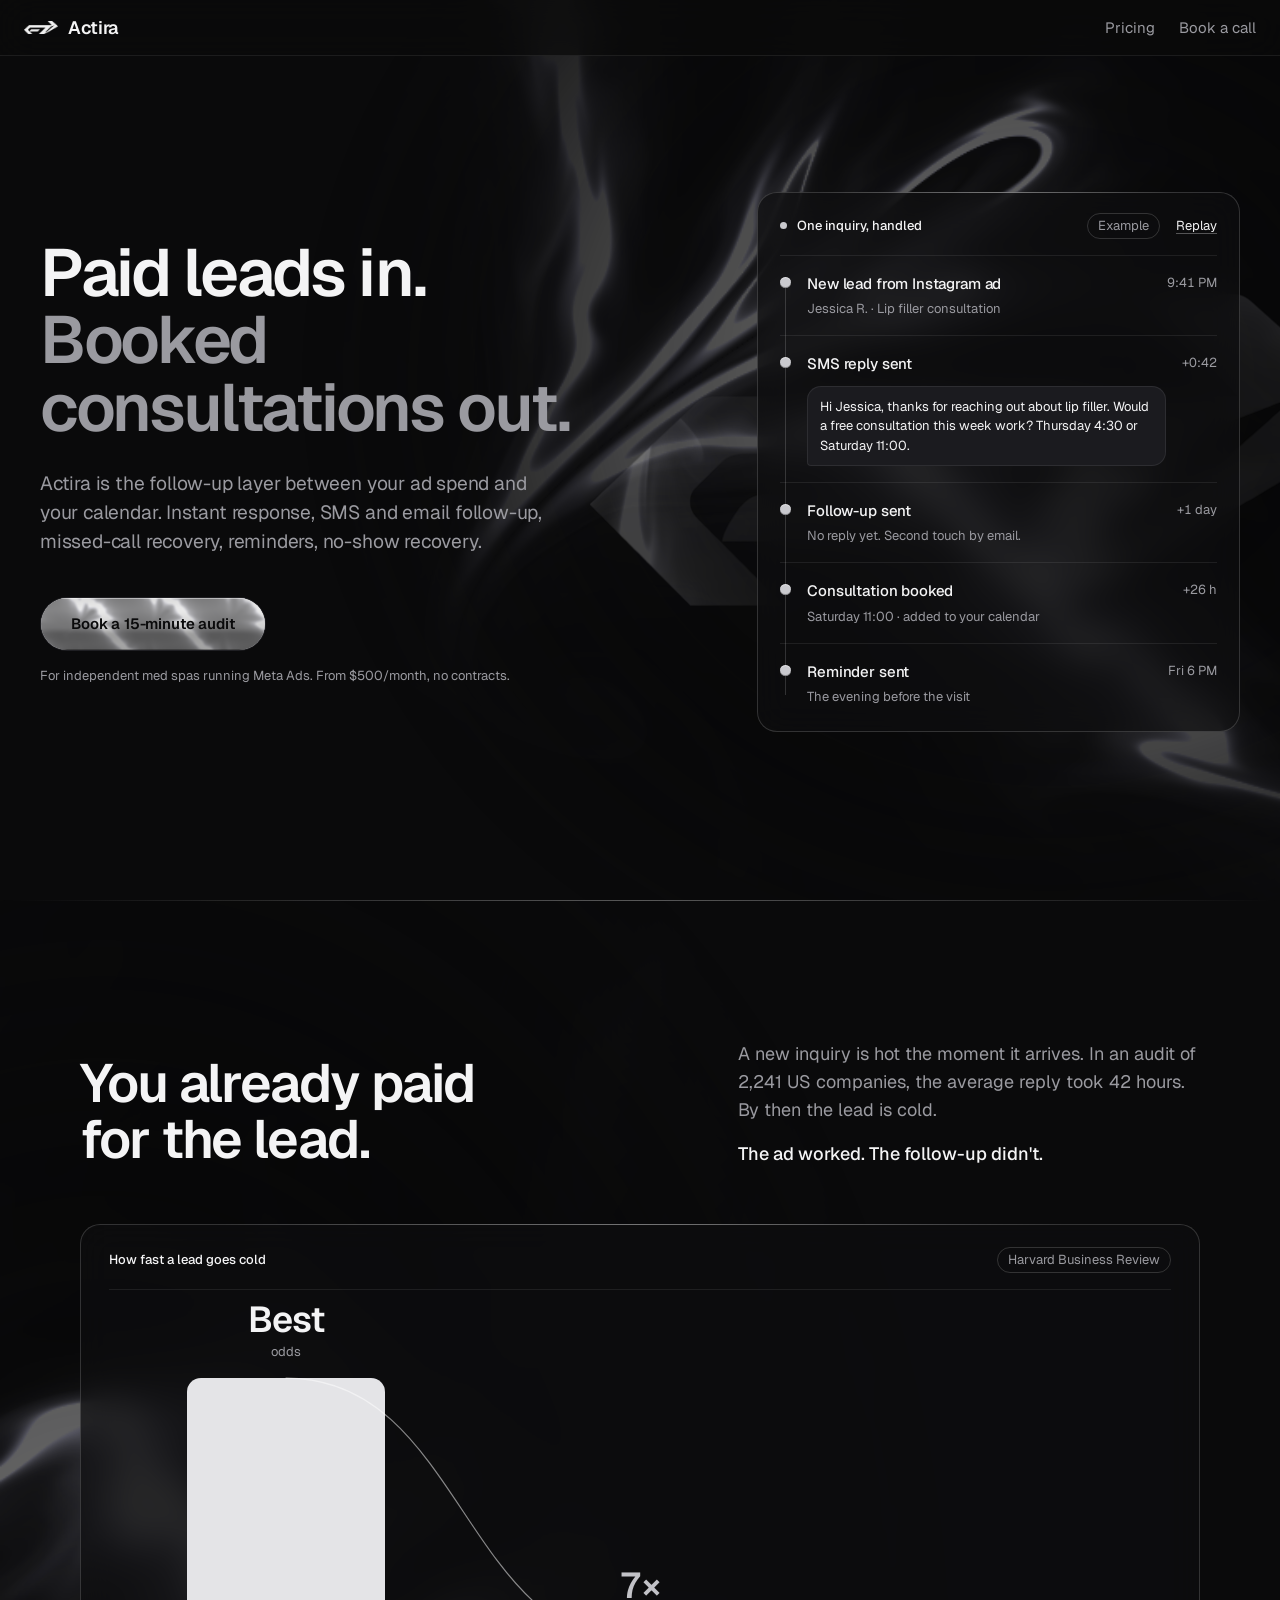
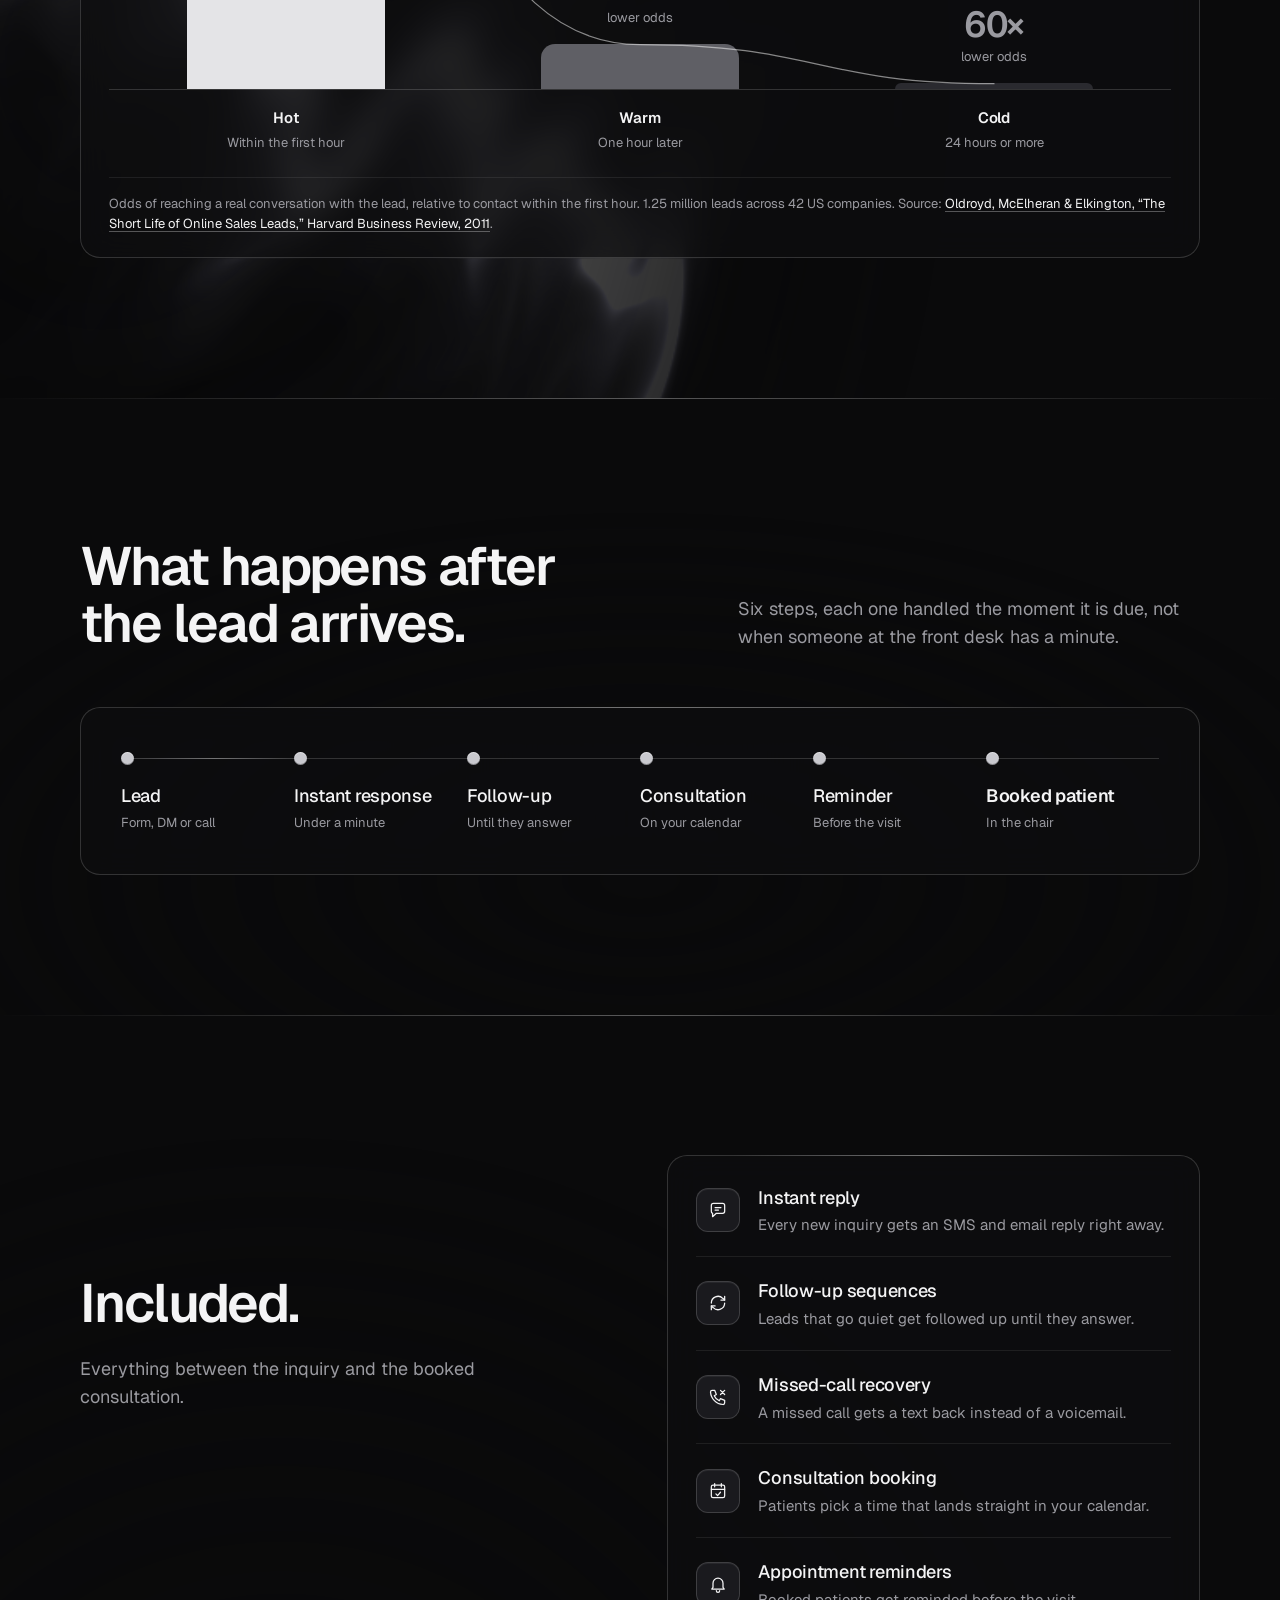
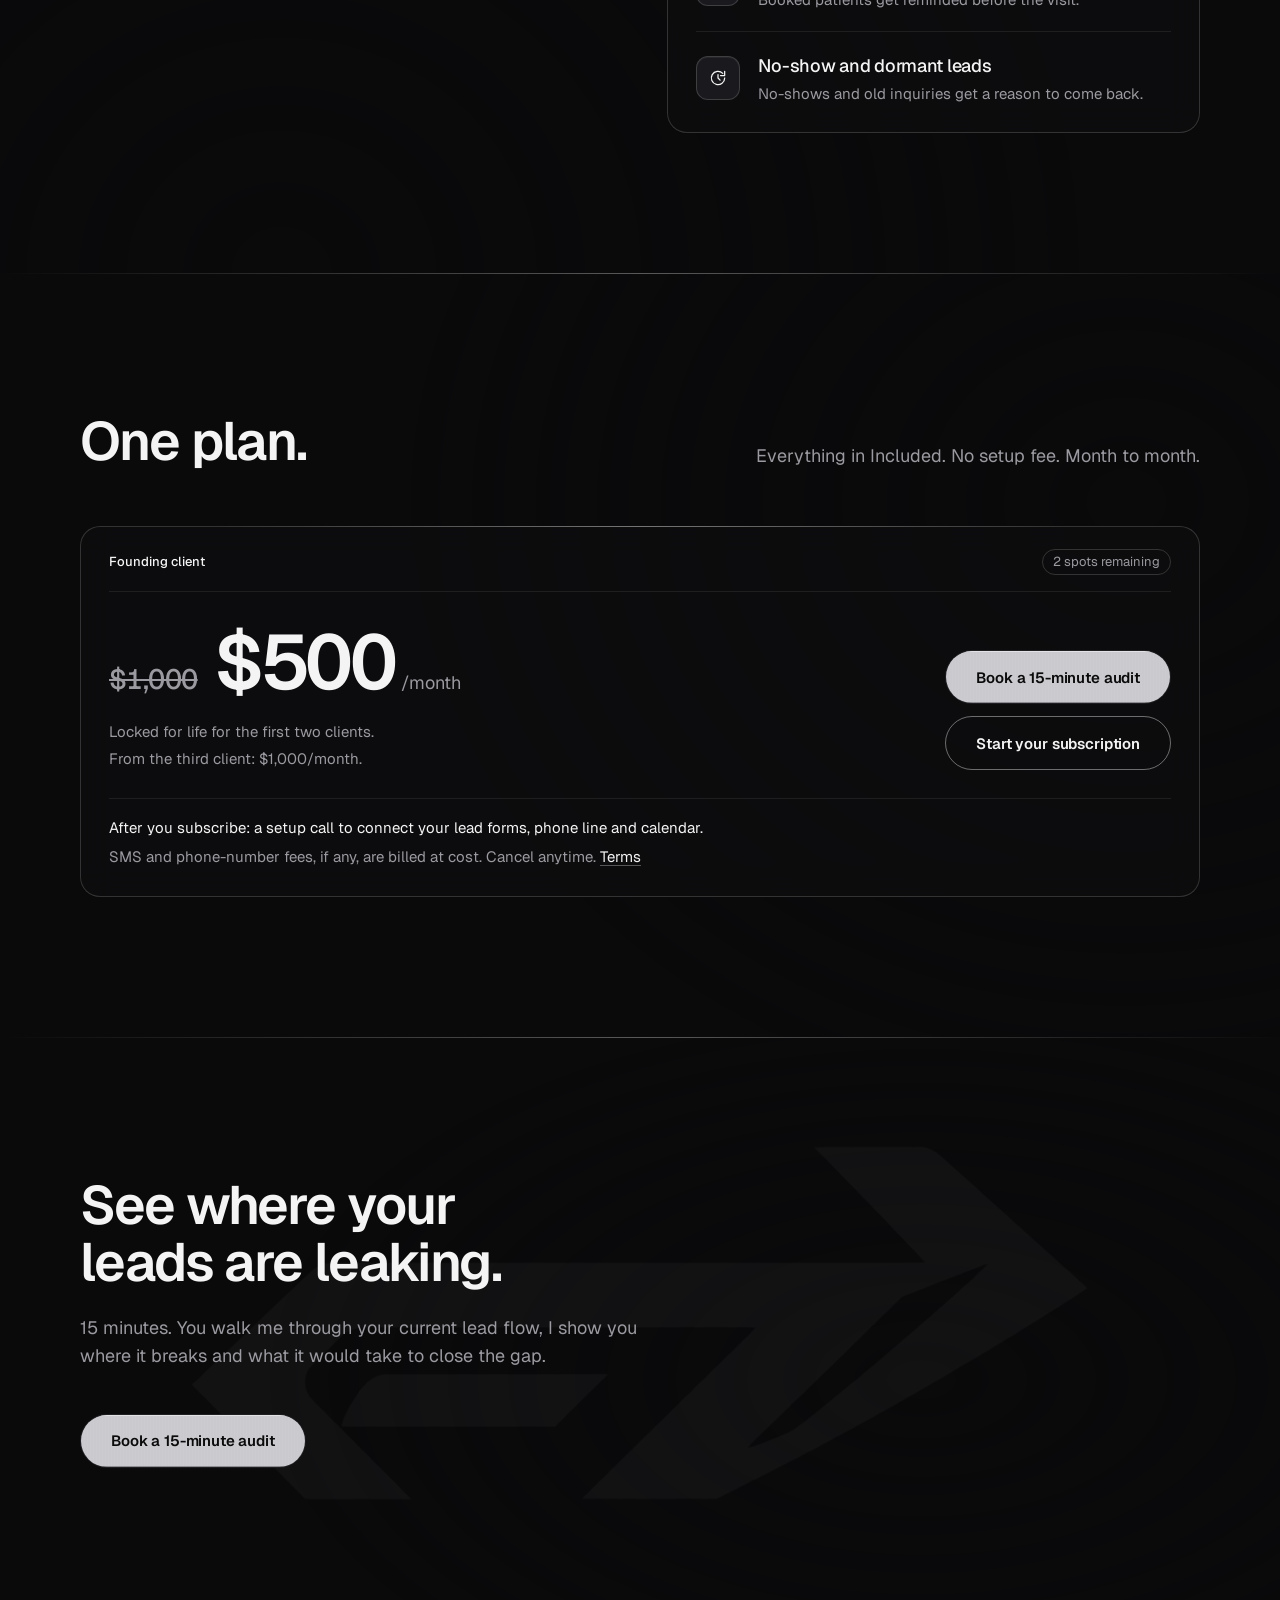
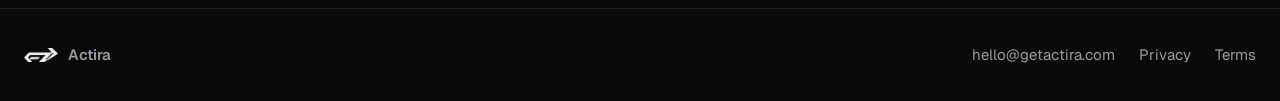
==== commit ad308ec5: "Surface the price earlier and calm the motion From the UI/UX audit: - A Pricing link in the nav on a" ====
--- a/index.html
+++ b/index.html
@@ -17,9 +17,9 @@
   <link rel="preconnect" href="https://fonts.googleapis.com">
   <link rel="preconnect" href="https://fonts.gstatic.com" crossorigin>
   <link rel="stylesheet" href="https://fonts.googleapis.com/css2?family=Geist:wght@400;500;600&display=swap">
-  <link rel="stylesheet" href="/style.css?v=9">
+  <link rel="stylesheet" href="/style.css?v=10">
   <script>document.documentElement.classList.add("js");</script>
-  <script src="/site.js?v=9" defer></script>
+  <script src="/site.js?v=10" defer></script>
   <script type="application/ld+json">
   {
     "@context": "https://schema.org",
@@ -55,7 +55,10 @@
     <img class="brand-mark" src="/assets/mark-160.png" width="34" height="13" alt="">
     <span class="wordmark">Actira</span>
   </a>
-  <a class="nav-link" href="https://cal.com/getactira/30min" data-cal-link="getactira/30min" data-cal-namespace="30min" data-cal-config='{"layout":"month_view","theme":"dark"}'>Book a call</a>
+  <nav class="nav-links" aria-label="Main">
+    <a class="nav-link" href="#pricing">Pricing</a>
+    <a class="nav-link" href="https://cal.com/getactira/30min" data-cal-link="getactira/30min" data-cal-namespace="30min" data-cal-config='{"layout":"month_view","theme":"dark"}'>Book a call</a>
+  </nav>
 </header>
 
 <main>
@@ -79,15 +82,17 @@
             <span class="btn-chrome-fx" data-liquid-chrome="button" aria-hidden="true"></span>
             <span class="btn-chrome-label">Book a 15-minute audit</span>
           </a>
-          <p class="qualifier">For independent med spas running Meta Ads. No contracts.</p>
-        </div>
-      </div>
-
-      <figure class="demo glass" data-demo aria-label="Example: one inquiry handled from form to booked consultation">
+          <!-- Founding price: when both founding spots are taken, change to "From $1,000/month" (see the pricing card). -->
+          <p class="qualifier">For independent med spas running Meta Ads. From $500/month, no contracts.</p>
+        </div>
+      </div>
+
+      <figure class="demo glass" data-demo tabindex="-1" aria-label="Example: one inquiry handled from form to booked consultation">
         <figcaption class="card-head">
           <span class="demo-pulse" aria-hidden="true"></span>
           <span class="card-title">One inquiry, handled</span>
           <span class="tag">Example</span>
+          <button type="button" class="demo-replay" data-demo-replay hidden>Replay</button>
         </figcaption>
         <ol class="demo-feed">
           <li class="demo-row" data-step>
@@ -137,7 +142,7 @@
 
   <section class="band problem" aria-labelledby="problem-title">
     <div class="beam" aria-hidden="true"></div>
-    <div class="field field-problem" data-liquid-chrome="field" aria-hidden="true"></div>
+    <div class="field field-problem" data-liquid-chrome="still" aria-hidden="true"></div>
     <div class="col">
       <div class="section-head" data-reveal>
         <h2 id="problem-title" class="headline">You already paid for the lead.</h2>
@@ -191,7 +196,7 @@
 
   <section class="band flow" aria-labelledby="flow-title">
     <div class="beam" aria-hidden="true"></div>
-    <div class="field field-flow" data-liquid-chrome="field" aria-hidden="true"></div>
+    <div class="field field-flow" data-liquid-chrome="still" aria-hidden="true"></div>
     <div class="col">
       <div class="section-head" data-reveal>
         <h2 id="flow-title" class="headline">What happens after the lead arrives.</h2>
@@ -212,7 +217,7 @@
 
   <section class="band included" aria-labelledby="included-title">
     <div class="beam" aria-hidden="true"></div>
-    <div class="field field-included" data-liquid-chrome="field" aria-hidden="true"></div>
+    <div class="field field-included" data-liquid-chrome="still" aria-hidden="true"></div>
     <div class="col split split-top">
       <div class="split-copy sticky" data-reveal>
         <h2 id="included-title" class="headline">Included.</h2>
@@ -250,17 +255,17 @@
 
   <section class="band pricing" id="pricing" aria-labelledby="pricing-title">
     <div class="beam" aria-hidden="true"></div>
-    <div class="field field-pricing" data-liquid-chrome="field" aria-hidden="true"></div>
+    <div class="field field-pricing" data-liquid-chrome="still" aria-hidden="true"></div>
     <div class="col">
-      <div class="section-head" data-reveal>
+      <div class="section-head">
         <h2 id="pricing-title" class="headline">One plan.</h2>
         <p class="body">Everything in Included. No setup fee. Month to month.</p>
       </div>
 
-      <div class="plan glass" data-reveal>
+      <div class="plan glass">
         <div class="card-head">
           <span class="card-title">Founding client</span>
-          <!-- Update by hand when a founding client signs. At 0, switch to the $1,000 plan and link. -->
+          <!-- Update by hand when a founding client signs. At 0, switch to the $1,000 plan and link, and the hero qualifier to "From $1,000/month". -->
           <span class="tag">2 spots remaining</span>
         </div>
         <div class="plan-body">
@@ -282,6 +287,10 @@
             </a>
             <a class="btn-line" href="https://buy.stripe.com/28EfZg90ReT516Y71e1Fe00">Start your subscription</a>
           </div>
+        </div>
+        <div class="plan-foot">
+          <p class="plan-next">After you subscribe: a setup call to connect your lead forms, phone line and calendar.</p>
+          <p class="plan-fine">SMS and phone-number fees, if any, are billed at cost. Cancel anytime. <a href="/terms">Terms</a></p>
         </div>
       </div>
     </div>
--- a/style.css
+++ b/style.css
@@ -73,6 +73,8 @@
   z-index: 10;
 }
 
+.nav-links { display: flex; align-items: center; gap: 24px; }
+
 .nav-link,
 .footer-link {
   font-size: 15px;
@@ -319,6 +321,28 @@
 
 .demo { padding: 20px 22px 8px; }
 
+.demo:focus { outline: none; }
+.demo:focus-visible { outline: 2px solid var(--silver); outline-offset: 3px; border-radius: 20px; }
+
+.demo-replay {
+  display: inline-flex;
+  align-items: center;
+  min-height: 44px;
+  margin: -12px -6px -12px 0;
+  padding: 0 6px;
+  border: 0;
+  background: none;
+  font: inherit;
+  font-size: 13px;
+  color: var(--text);
+  text-decoration: underline;
+  text-decoration-color: rgba(255, 255, 255, 0.3);
+  text-underline-offset: 3px;
+  cursor: pointer;
+}
+.demo-replay:hover { text-decoration-color: var(--text); }
+.demo-replay[hidden] { display: none; }
+
 .demo-pulse {
   width: 7px;
   height: 7px;
@@ -391,7 +415,7 @@
 }
 .demo.is-playing .demo-row.on { opacity: 1; transform: none; }
 .demo.is-playing .demo-row.on .demo-node { background: var(--silver); box-shadow: var(--silver-edge); }
-.demo.is-resetting .demo-row.on { opacity: 0; transition-duration: 400ms; }
+.demo.is-done .demo-pulse { animation: none; }
 
 /* ---------- Problem: temperature ---------- */
 
@@ -678,6 +702,23 @@
 .plan-line + .plan-line { margin-top: 4px; }
 
 .plan-actions { display: flex; flex-direction: column; gap: 12px; }
+
+.plan-foot {
+  display: grid;
+  gap: 6px;
+  margin-top: 28px;
+  padding-top: 18px;
+  border-top: 1px solid var(--hairline);
+}
+.plan-next { font-size: 15px; line-height: 1.5; color: var(--text); }
+.plan-fine { font-size: 15px; line-height: 1.5; color: var(--dim); }
+.plan-fine a {
+  color: var(--text);
+  text-decoration: underline;
+  text-decoration-color: rgba(255, 255, 255, 0.3);
+  text-underline-offset: 3px;
+}
+.plan-fine a:hover { text-decoration-color: var(--text); }
 
 .btn-line {
   display: inline-flex;
@@ -766,11 +807,12 @@
 
 /* ---------- Reveals ---------- */
 
+/* short on purpose: a fast thumb-scroll on a phone should never pass through empty sections */
 .js [data-reveal] {
-  transition: opacity 800ms var(--ease), transform 900ms var(--ease);
-  transition-delay: calc(var(--i, 0) * 70ms);
-}
-.js [data-reveal]:not(.in) { opacity: 0; transform: translateY(16px); }
+  transition: opacity 300ms var(--ease), transform 400ms var(--ease);
+  transition-delay: calc(var(--i, 0) * 50ms);
+}
+.js [data-reveal]:not(.in) { opacity: 0; transform: translateY(8px); }
 
 /* ---------- Motion ---------- */
 
@@ -853,6 +895,8 @@
   .features li { grid-template-columns: 40px minmax(0, 1fr); gap: 14px; align-items: start; }
   .feature-icon { width: 40px; height: 40px; }
   .plan { padding: 18px 18px 20px; }
+  .plan-foot { margin-top: 24px; }
+  .nav-links { gap: 18px; }
   .plan-body { gap: 28px; padding-top: 24px; }
   .plan-was { font-size: 22px; }
   .plan-per { font-size: 15px; }
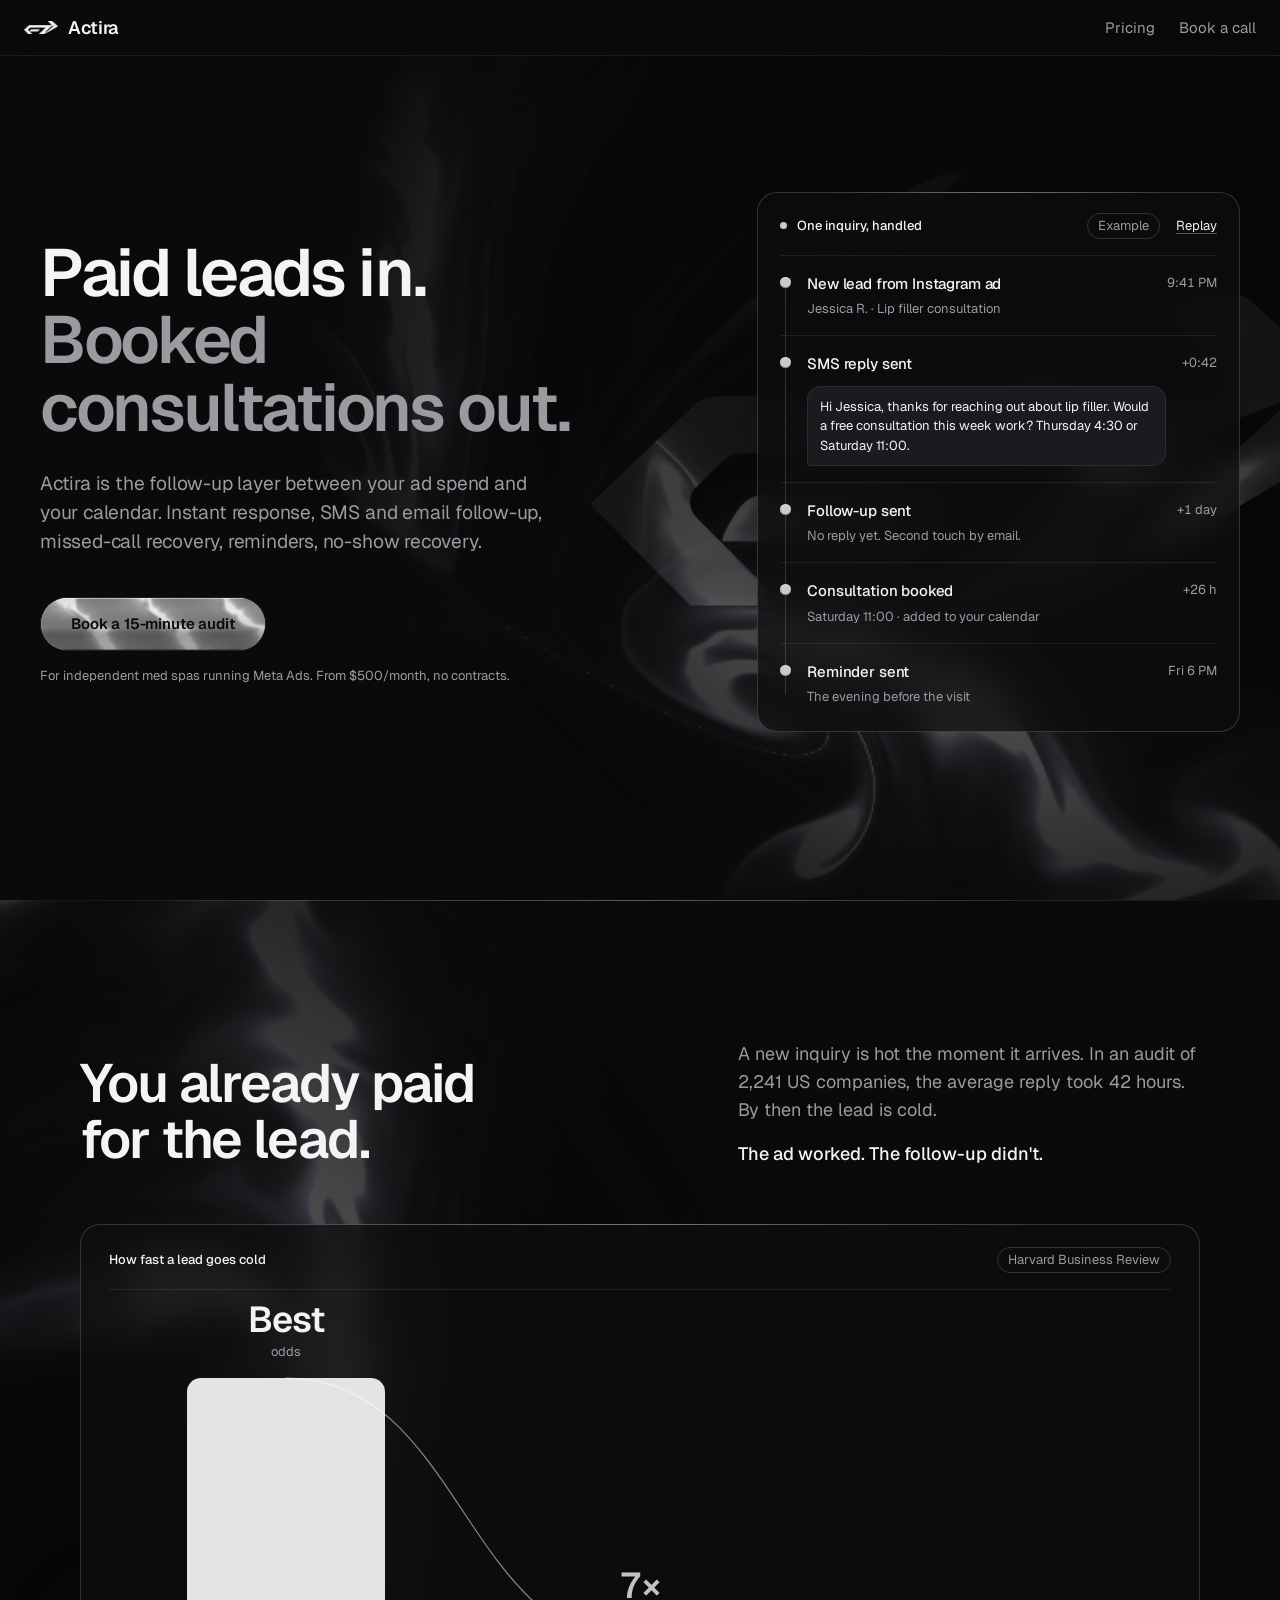
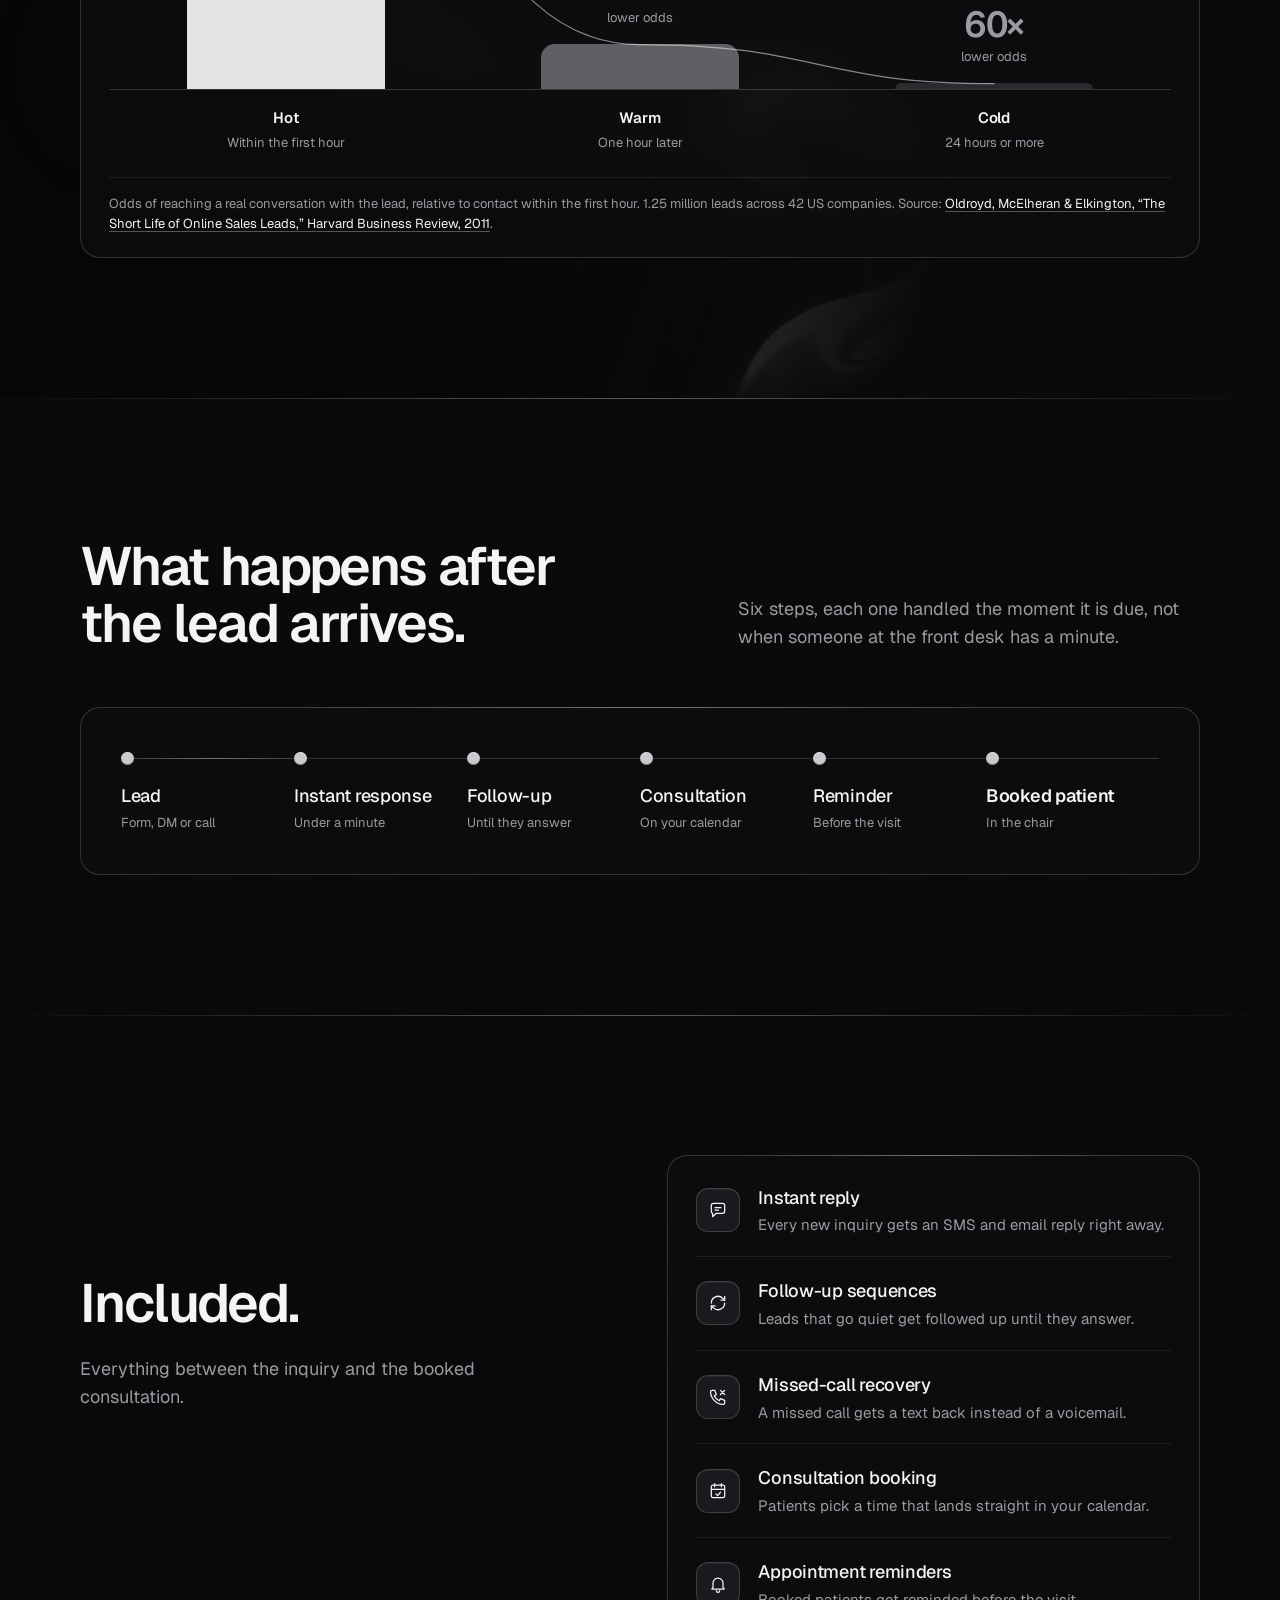
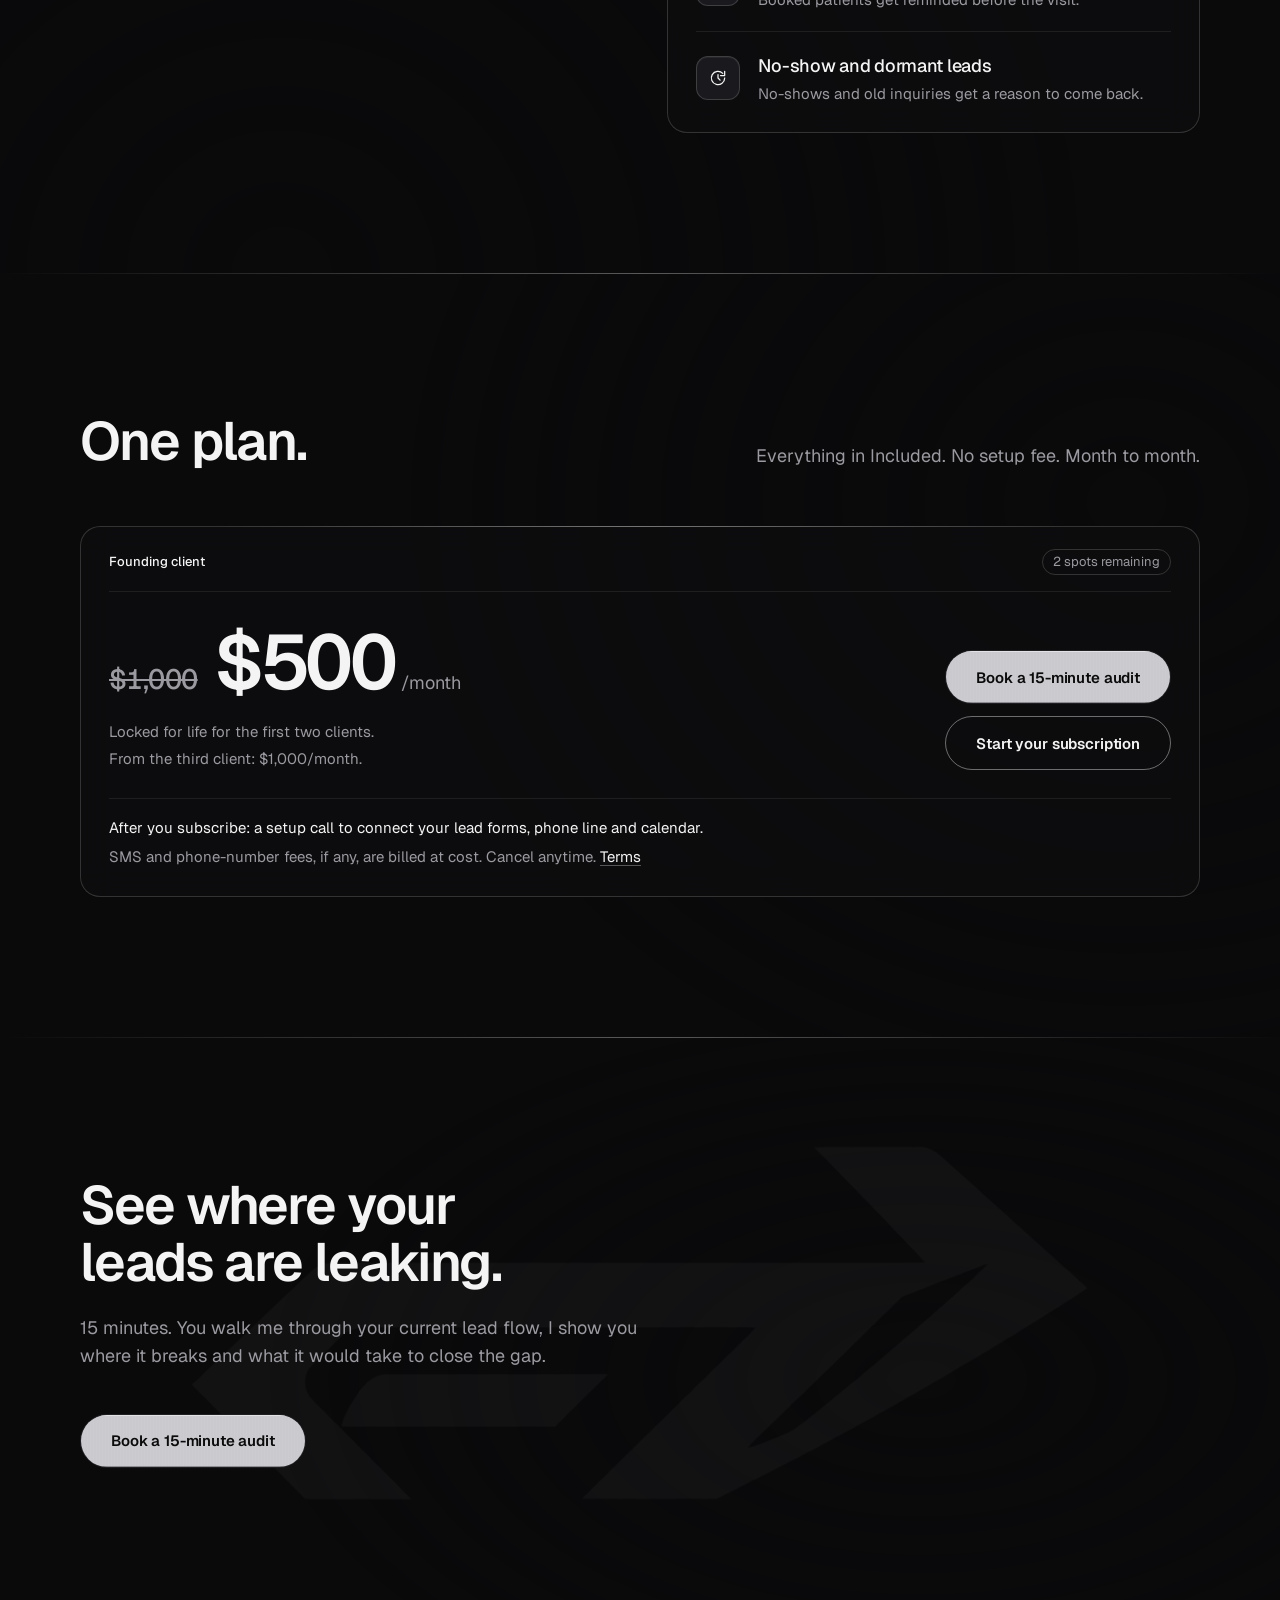
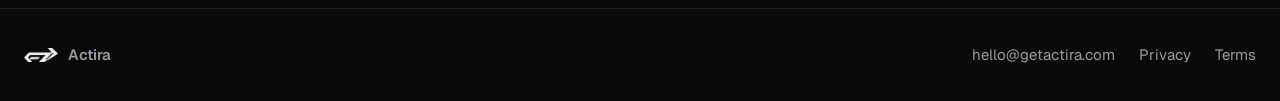
==== commit 50dca822: "Point booking at the 15-minute Cal.com event The event moved from getactira/30min (now a 404) to get" ====
--- a/index.html
+++ b/index.html
@@ -57,7 +57,7 @@
   </a>
   <nav class="nav-links" aria-label="Main">
     <a class="nav-link" href="#pricing">Pricing</a>
-    <a class="nav-link" href="https://cal.com/getactira/30min" data-cal-link="getactira/30min" data-cal-namespace="30min" data-cal-config='{"layout":"month_view","theme":"dark"}'>Book a call</a>
+    <a class="nav-link" href="https://cal.com/getactira/15" data-cal-link="getactira/15" data-cal-namespace="audit" data-cal-config='{"layout":"month_view","theme":"dark"}'>Book a call</a>
   </nav>
 </header>
 
@@ -78,7 +78,7 @@
           reminders, no-show recovery.
         </p>
         <div class="actions">
-          <a class="btn-chrome" href="https://cal.com/getactira/30min" data-cal-link="getactira/30min" data-cal-namespace="30min" data-cal-config='{"layout":"month_view","theme":"dark"}'>
+          <a class="btn-chrome" href="https://cal.com/getactira/15" data-cal-link="getactira/15" data-cal-namespace="audit" data-cal-config='{"layout":"month_view","theme":"dark"}'>
             <span class="btn-chrome-fx" data-liquid-chrome="button" aria-hidden="true"></span>
             <span class="btn-chrome-label">Book a 15-minute audit</span>
           </a>
@@ -281,7 +281,7 @@
             <p class="plan-line">From the third client: $1,000/month.</p>
           </div>
           <div class="plan-actions">
-            <a class="btn-chrome" href="https://cal.com/getactira/30min" data-cal-link="getactira/30min" data-cal-namespace="30min" data-cal-config='{"layout":"month_view","theme":"dark"}'>
+            <a class="btn-chrome" href="https://cal.com/getactira/15" data-cal-link="getactira/15" data-cal-namespace="audit" data-cal-config='{"layout":"month_view","theme":"dark"}'>
               <span class="btn-chrome-fx" data-liquid-chrome="button" aria-hidden="true"></span>
               <span class="btn-chrome-label">Book a 15-minute audit</span>
             </a>
@@ -306,7 +306,7 @@
         15 minutes. You walk me through your current lead flow, I show you where
         it breaks and what it would take to close the gap.
       </p>
-      <a class="btn-chrome" href="https://cal.com/getactira/30min" data-cal-link="getactira/30min" data-cal-namespace="30min" data-cal-config='{"layout":"month_view","theme":"dark"}'>
+      <a class="btn-chrome" href="https://cal.com/getactira/15" data-cal-link="getactira/15" data-cal-namespace="audit" data-cal-config='{"layout":"month_view","theme":"dark"}'>
         <span class="btn-chrome-fx" data-liquid-chrome="button" aria-hidden="true"></span>
         <span class="btn-chrome-label">Book a 15-minute audit</span>
       </a>
@@ -328,8 +328,8 @@
 <!-- Cal.com element-click embed: the CTAs keep a plain href, so booking still works without JS -->
 <script>
 (function (C, A, L) { let p = function (a, ar) { a.q.push(ar); }; let d = C.document; C.Cal = C.Cal || function () { let cal = C.Cal; let ar = arguments; if (!cal.loaded) { cal.ns = {}; cal.q = cal.q || []; d.head.appendChild(d.createElement("script")).src = A; cal.loaded = true; } if (ar[0] === L) { const api = function () { p(api, arguments); }; const namespace = ar[1]; api.q = api.q || []; if(typeof namespace === "string"){cal.ns[namespace] = cal.ns[namespace] || api;p(cal.ns[namespace], ar);p(cal, ["initNamespace", namespace]);} else p(cal, ar); return;} p(cal, ar); }; })(window, "https://app.cal.com/embed/embed.js", "init");
-Cal("init", "30min", {origin:"https://cal.com"});
-Cal.ns["30min"]("ui", {"theme":"dark","cssVarsPerTheme":{"light":{"cal-brand":"#0a0a0b"},"dark":{"cal-brand":"#c9c9ce"}},"hideEventTypeDetails":false,"layout":"month_view"});
+Cal("init", "audit", {origin:"https://cal.com"});
+Cal.ns["audit"]("ui", {"theme":"dark","cssVarsPerTheme":{"light":{"cal-brand":"#0a0a0b"},"dark":{"cal-brand":"#c9c9ce"}},"hideEventTypeDetails":false,"layout":"month_view"});
 // the embed opens its pop-up but leaves the link's default alone, so the page would also navigate
 // away; cancel it only once embed.js has loaded (Cal.instance), otherwise the plain link still books
 document.addEventListener("click", function (e) {
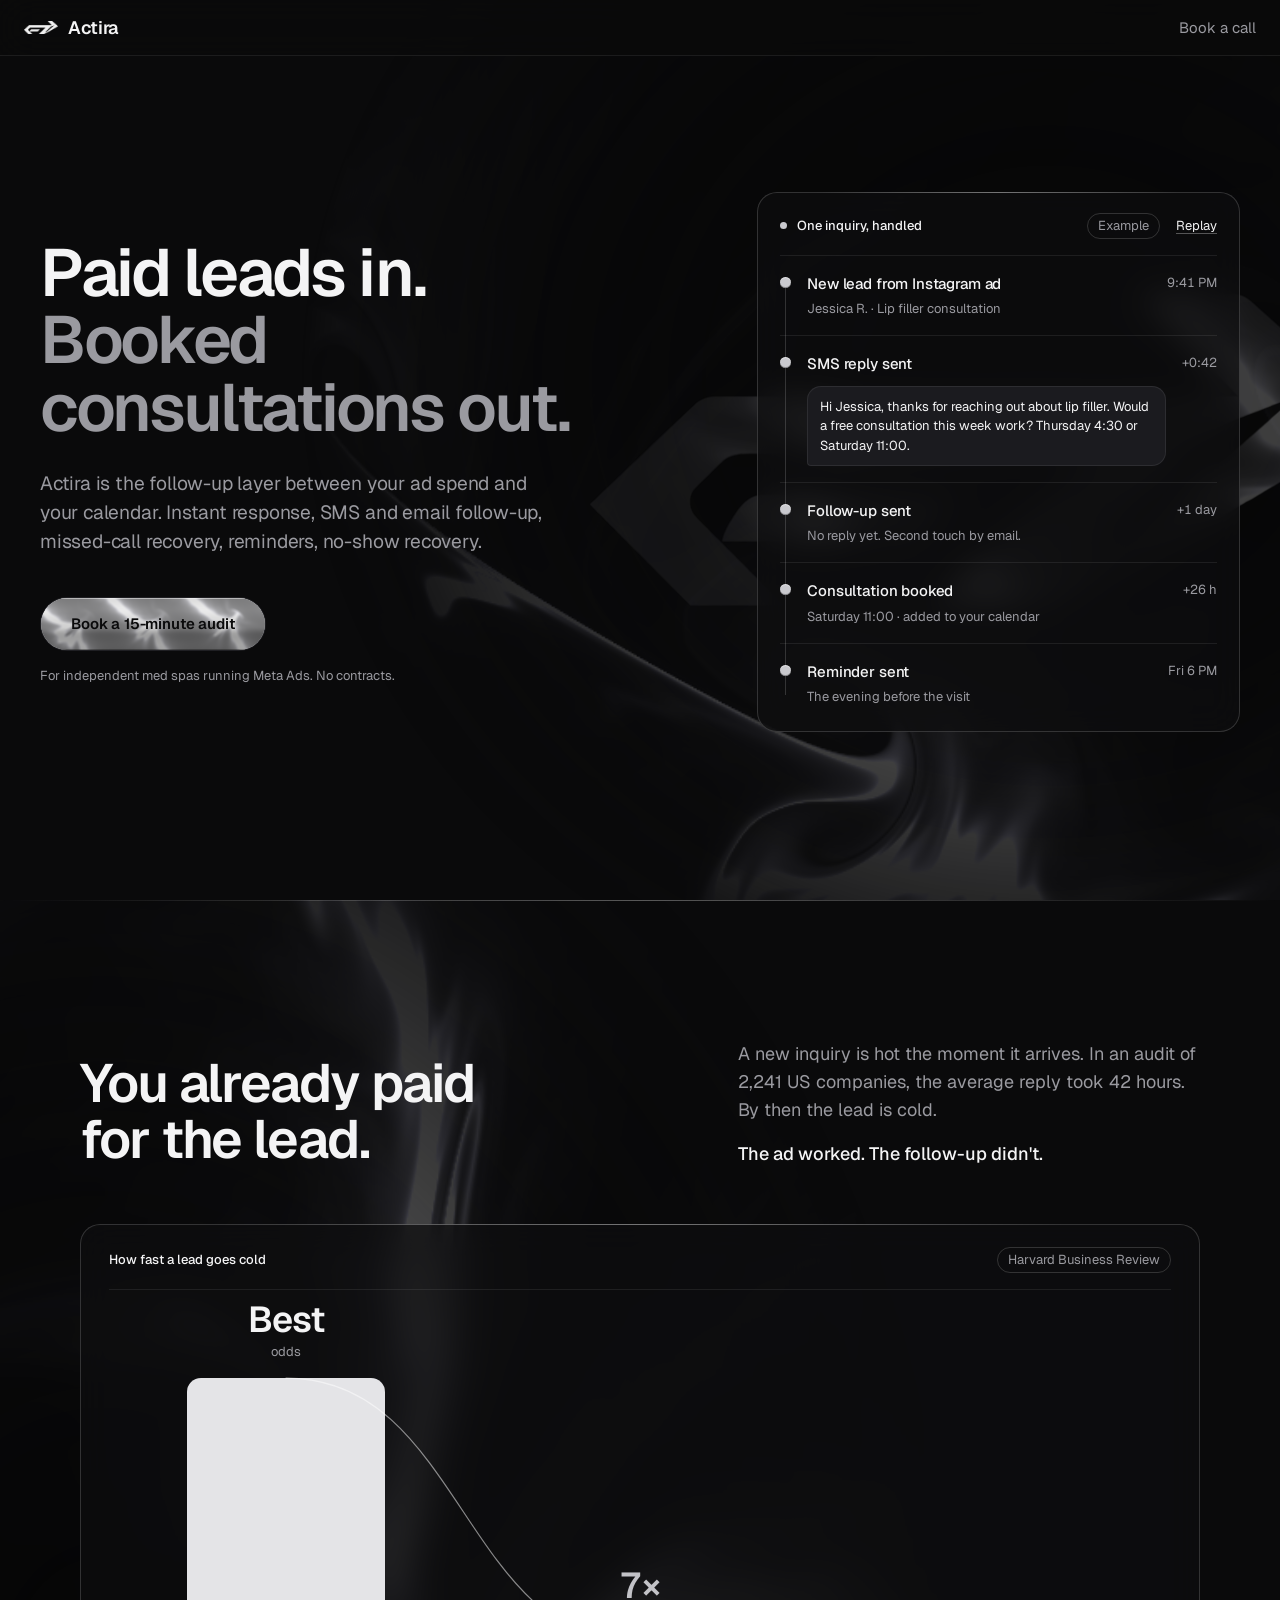
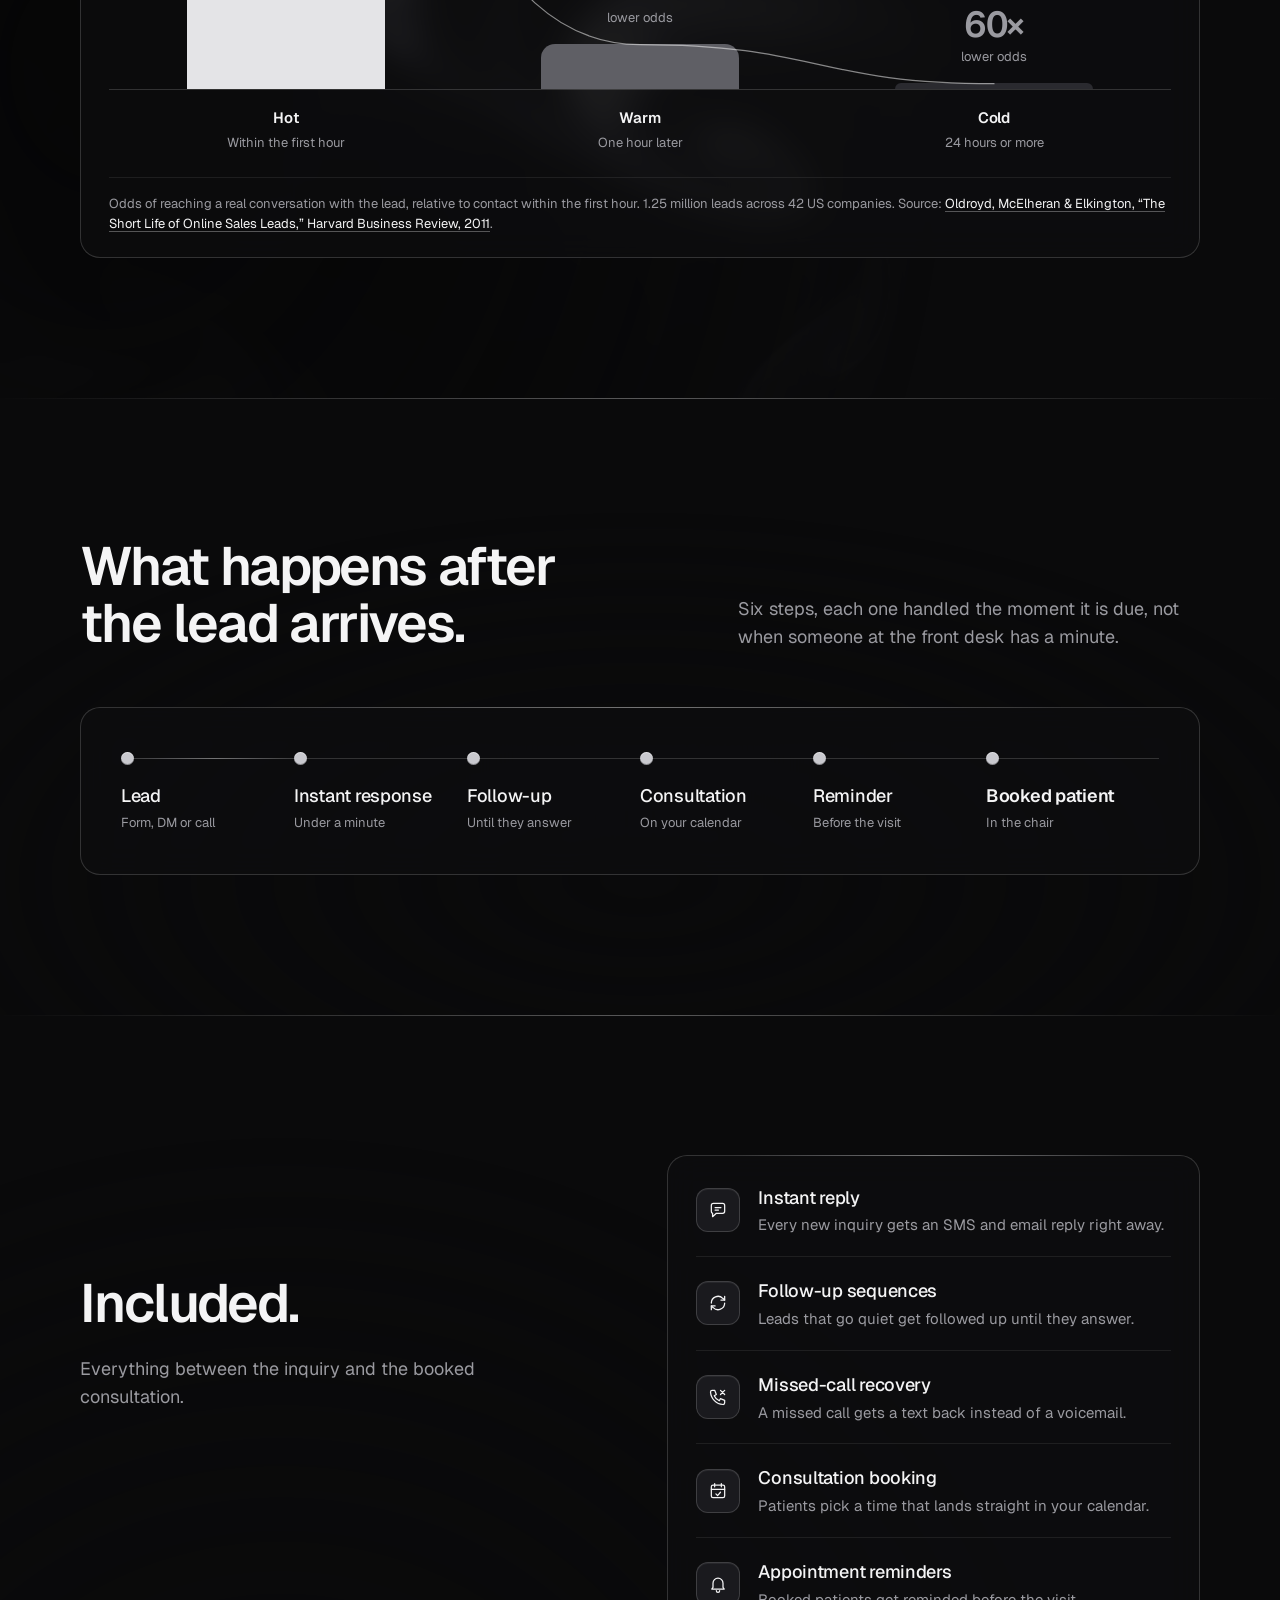
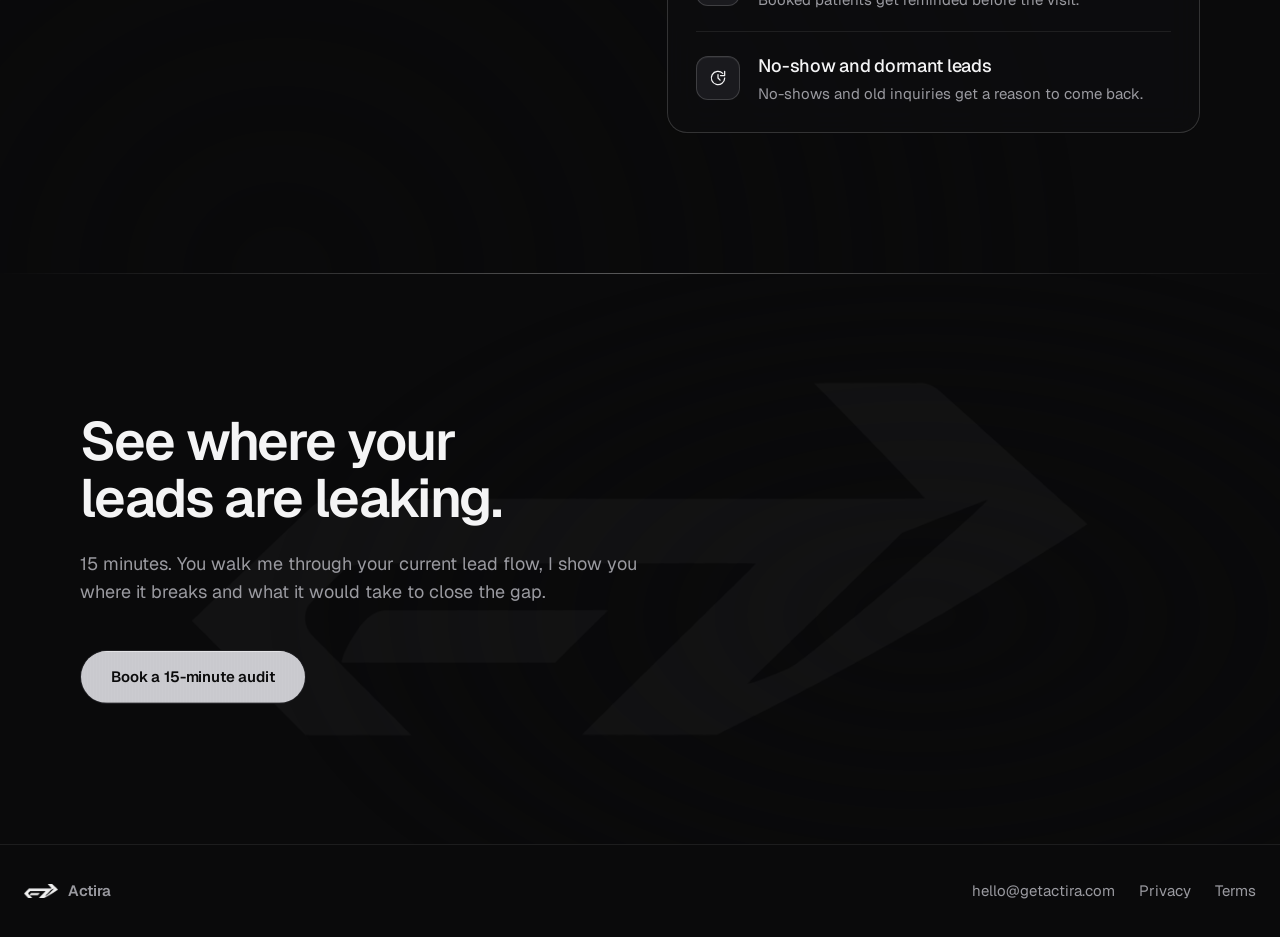
==== commit 4d0fab4c: "Take the price and the Stripe button off the site The page now has one action: book the audit call. " ====
--- a/index.html
+++ b/index.html
@@ -17,7 +17,7 @@
   <link rel="preconnect" href="https://fonts.googleapis.com">
   <link rel="preconnect" href="https://fonts.gstatic.com" crossorigin>
   <link rel="stylesheet" href="https://fonts.googleapis.com/css2?family=Geist:wght@400;500;600&display=swap">
-  <link rel="stylesheet" href="/style.css?v=10">
+  <link rel="stylesheet" href="/style.css?v=11">
   <script>document.documentElement.classList.add("js");</script>
   <script src="/site.js?v=10" defer></script>
   <script type="application/ld+json">
@@ -56,7 +56,6 @@
     <span class="wordmark">Actira</span>
   </a>
   <nav class="nav-links" aria-label="Main">
-    <a class="nav-link" href="#pricing">Pricing</a>
     <a class="nav-link" href="https://cal.com/getactira/15" data-cal-link="getactira/15" data-cal-namespace="audit" data-cal-config='{"layout":"month_view","theme":"dark"}'>Book a call</a>
   </nav>
 </header>
@@ -82,8 +81,7 @@
             <span class="btn-chrome-fx" data-liquid-chrome="button" aria-hidden="true"></span>
             <span class="btn-chrome-label">Book a 15-minute audit</span>
           </a>
-          <!-- Founding price: when both founding spots are taken, change to "From $1,000/month" (see the pricing card). -->
-          <p class="qualifier">For independent med spas running Meta Ads. From $500/month, no contracts.</p>
+          <p class="qualifier">For independent med spas running Meta Ads. No contracts.</p>
         </div>
       </div>
 
@@ -250,49 +248,6 @@
           <div><span class="feature-title">No-show and dormant leads</span><span class="feature-meta">No-shows and old inquiries get a reason to come back.</span></div>
         </li>
       </ul>
-    </div>
-  </section>
-
-  <section class="band pricing" id="pricing" aria-labelledby="pricing-title">
-    <div class="beam" aria-hidden="true"></div>
-    <div class="field field-pricing" data-liquid-chrome="still" aria-hidden="true"></div>
-    <div class="col">
-      <div class="section-head">
-        <h2 id="pricing-title" class="headline">One plan.</h2>
-        <p class="body">Everything in Included. No setup fee. Month to month.</p>
-      </div>
-
-      <div class="plan glass">
-        <div class="card-head">
-          <span class="card-title">Founding client</span>
-          <!-- Update by hand when a founding client signs. At 0, switch to the $1,000 plan and link, and the hero qualifier to "From $1,000/month". -->
-          <span class="tag">2 spots remaining</span>
-        </div>
-        <div class="plan-body">
-          <div class="plan-offer">
-            <p class="plan-price">
-              <s class="plan-was"><span class="sr-only">Regular price </span>$1,000</s><span class="sr-only">,</span>
-              <span class="plan-new">
-                <span class="plan-now"><span class="sr-only">Founding price </span>$500</span>
-                <span class="plan-per"><span aria-hidden="true">/month</span><span class="sr-only">per month</span></span>
-              </span>
-            </p>
-            <p class="plan-line">Locked for life for the first two clients.</p>
-            <p class="plan-line">From the third client: $1,000/month.</p>
-          </div>
-          <div class="plan-actions">
-            <a class="btn-chrome" href="https://cal.com/getactira/15" data-cal-link="getactira/15" data-cal-namespace="audit" data-cal-config='{"layout":"month_view","theme":"dark"}'>
-              <span class="btn-chrome-fx" data-liquid-chrome="button" aria-hidden="true"></span>
-              <span class="btn-chrome-label">Book a 15-minute audit</span>
-            </a>
-            <a class="btn-line" href="https://buy.stripe.com/28EfZg90ReT516Y71e1Fe00">Start your subscription</a>
-          </div>
-        </div>
-        <div class="plan-foot">
-          <p class="plan-next">After you subscribe: a setup call to connect your lead forms, phone line and calendar.</p>
-          <p class="plan-fine">SMS and phone-number fees, if any, are billed at cost. Cancel anytime. <a href="/terms">Terms</a></p>
-        </div>
-      </div>
     </div>
   </section>
 
--- a/style.css
+++ b/style.css
@@ -655,88 +655,6 @@
 .feature-title { font-size: 18px; font-weight: 500; color: var(--text); letter-spacing: -0.015em; }
 .feature-meta { font-size: 15px; color: var(--dim); line-height: 1.45; }
 
-/* ---------- Pricing ---------- */
-
-.field-pricing {
-  -webkit-mask-image: radial-gradient(70% 100% at 88% 30%, #000 0%, rgba(0, 0, 0, 0.5) 45%, transparent 80%);
-  mask-image: radial-gradient(70% 100% at 88% 30%, #000 0%, rgba(0, 0, 0, 0.5) 45%, transparent 80%);
-}
-
-.plan { padding: 22px 28px 28px; }
-
-.plan-body {
-  display: grid;
-  grid-template-columns: minmax(0, 1fr) auto;
-  gap: 40px 64px;
-  align-items: end;
-  padding-top: 32px;
-}
-
-/* flat like the temperature chart: type and tone only, no material */
-.plan-price {
-  display: flex;
-  flex-wrap: wrap;
-  align-items: baseline;
-  gap: 4px 16px;
-  margin-bottom: 20px;
-}
-.plan-was {
-  font-size: 28px;
-  font-weight: 500;
-  letter-spacing: -0.02em;
-  color: var(--dim);
-  text-decoration-thickness: 2px;
-  font-variant-numeric: tabular-nums;
-}
-.plan-now {
-  font-size: clamp(56px, 6vw, 80px);
-  font-weight: 600;
-  line-height: 1;
-  letter-spacing: -0.04em;
-  font-variant-numeric: tabular-nums;
-}
-.plan-new { display: inline-flex; align-items: baseline; gap: 6px; white-space: nowrap; }
-.plan-per { font-size: 18px; color: var(--dim); }
-.plan-line { font-size: 15px; line-height: 1.5; color: var(--dim); }
-.plan-line:first-of-type { color: var(--text); font-weight: 500; }
-.plan-line + .plan-line { margin-top: 4px; }
-
-.plan-actions { display: flex; flex-direction: column; gap: 12px; }
-
-.plan-foot {
-  display: grid;
-  gap: 6px;
-  margin-top: 28px;
-  padding-top: 18px;
-  border-top: 1px solid var(--hairline);
-}
-.plan-next { font-size: 15px; line-height: 1.5; color: var(--text); }
-.plan-fine { font-size: 15px; line-height: 1.5; color: var(--dim); }
-.plan-fine a {
-  color: var(--text);
-  text-decoration: underline;
-  text-decoration-color: rgba(255, 255, 255, 0.3);
-  text-underline-offset: 3px;
-}
-.plan-fine a:hover { text-decoration-color: var(--text); }
-
-.btn-line {
-  display: inline-flex;
-  align-items: center;
-  justify-content: center;
-  min-height: 54px;
-  padding: 0 30px;
-  border-radius: 999px;
-  border: 1px solid rgba(255, 255, 255, 0.4);
-  color: var(--text);
-  font-size: 15px;
-  font-weight: 600;
-  letter-spacing: -0.01em;
-  white-space: nowrap;
-  transition: border-color 150ms var(--ease), background-color 150ms var(--ease);
-}
-.btn-line:hover { border-color: var(--text); background: rgba(255, 255, 255, 0.05); }
-
 /* ---------- Close ---------- */
 
 .field-close {
@@ -844,8 +762,6 @@
   .section-head { grid-template-columns: 1fr; gap: 20px; }
   .section-head > :last-child { justify-self: start; }
   .field-problem { -webkit-mask-image: radial-gradient(110% 55% at 20% 85%, #000 0%, rgba(0, 0, 0, 0.5) 45%, transparent 80%); mask-image: radial-gradient(110% 55% at 20% 85%, #000 0%, rgba(0, 0, 0, 0.5) 45%, transparent 80%); }
-  .plan-body { grid-template-columns: 1fr; align-items: start; }
-  .plan-actions { flex-direction: row; flex-wrap: wrap; }
   .field-included { -webkit-mask-image: radial-gradient(110% 55% at 30% 95%, #000 0%, rgba(0, 0, 0, 0.5) 45%, transparent 80%); mask-image: radial-gradient(110% 55% at 30% 95%, #000 0%, rgba(0, 0, 0, 0.5) 45%, transparent 80%); }
 }
 
@@ -894,14 +810,7 @@
   .features { padding: 4px 18px; }
   .features li { grid-template-columns: 40px minmax(0, 1fr); gap: 14px; align-items: start; }
   .feature-icon { width: 40px; height: 40px; }
-  .plan { padding: 18px 18px 20px; }
-  .plan-foot { margin-top: 24px; }
   .nav-links { gap: 18px; }
-  .plan-body { gap: 28px; padding-top: 24px; }
-  .plan-was { font-size: 22px; }
-  .plan-per { font-size: 15px; }
-  .plan-actions { flex-direction: column; }
-  .btn-line { width: 100%; }
   .close-mark { width: 140vw; }
   .footer { flex-direction: column; align-items: flex-start; gap: 12px; }
   .legal { padding-top: calc(56px + 56px); padding-bottom: 88px; }
